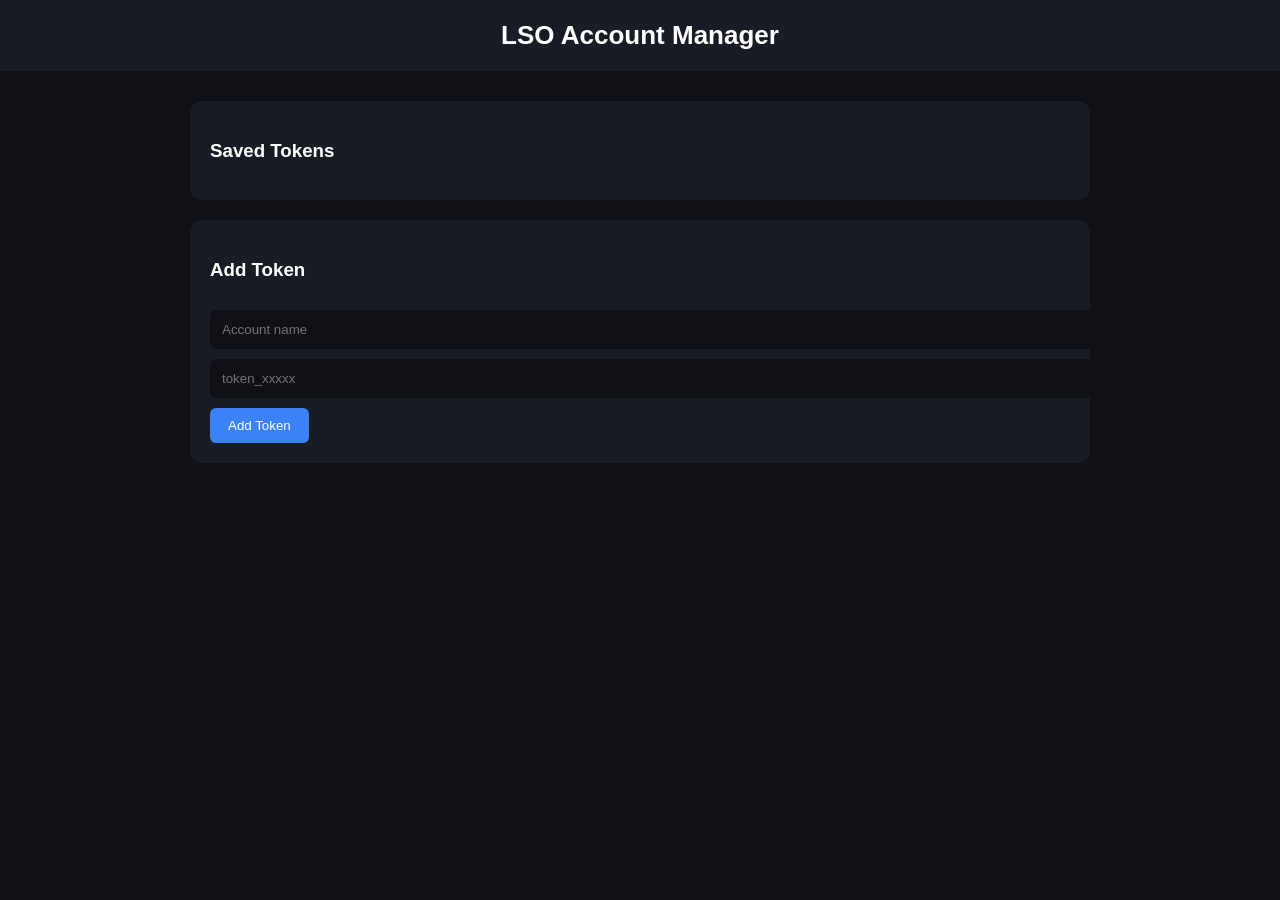
==== index.html @ 69affd27 "Update index.html" ====
<!DOCTYPE html>
<html>
<head>
<meta charset="utf-8">
<title>LSO Account Manager</title>

<style>
body{
background:#0f1116;
color:white;
font-family:Arial;
margin:0;
}

header{
background:#181c25;
padding:20px;
text-align:center;
font-size:26px;
font-weight:bold;
}

.container{
max-width:900px;
margin:auto;
padding:30px;
}

.card{
background:#181c25;
border-radius:12px;
padding:20px;
margin-bottom:20px;
}

input{
width:100%;
padding:12px;
margin-top:10px;
border:none;
border-radius:6px;
background:#0f1116;
color:white;
}

button{
padding:10px 18px;
border:none;
border-radius:6px;
background:#3b82f6;
color:white;
cursor:pointer;
margin-top:10px;
}

.token{
display:flex;
justify-content:space-between;
background:#0f1116;
padding:12px;
border-radius:8px;
margin-top:10px;
}
</style>
</head>

<body>

<header>LSO Account Manager</header>

<div class="container">

<div class="card">
<h3>Saved Tokens</h3>
<div id="list"></div>
</div>

<div class="card">
<h3>Add Token</h3>
<input id="name" placeholder="Account name">
<input id="token" placeholder="token_xxxxx">
<button onclick="addToken()">Add Token</button>
</div>

</div>

<script>

function getTokens(){
return JSON.parse(localStorage.getItem("tokens")||"[]");
}

function saveTokens(t){
localStorage.setItem("tokens",JSON.stringify(t));
}

function render(){

let tokens=getTokens();
let list=document.getElementById("list");
list.innerHTML="";

tokens.forEach((t,i)=>{

let div=document.createElement("div");
div.className="token";

div.innerHTML=`
<div>${t.name}</div>
<div>
<button onclick="activate(${i})">Activate</button>
<button onclick="del(${i})">Delete</button>
</div>
`;

list.appendChild(div);

});

}

function addToken(){

let name=document.getElementById("name").value;
let token=document.getElementById("token").value;

let tokens=getTokens();

tokens.push({name,token});

saveTokens(tokens);

render();

}

function del(i){

let tokens=getTokens();
tokens.splice(i,1);
saveTokens(tokens);

render();

}

function activate(i){

let tokens=getTokens();
let token=tokens[i].token;

/* start exploit */

startExploit(token);

}

render();

</script>

<script src="exploit.js"></script>

</body>
</html>
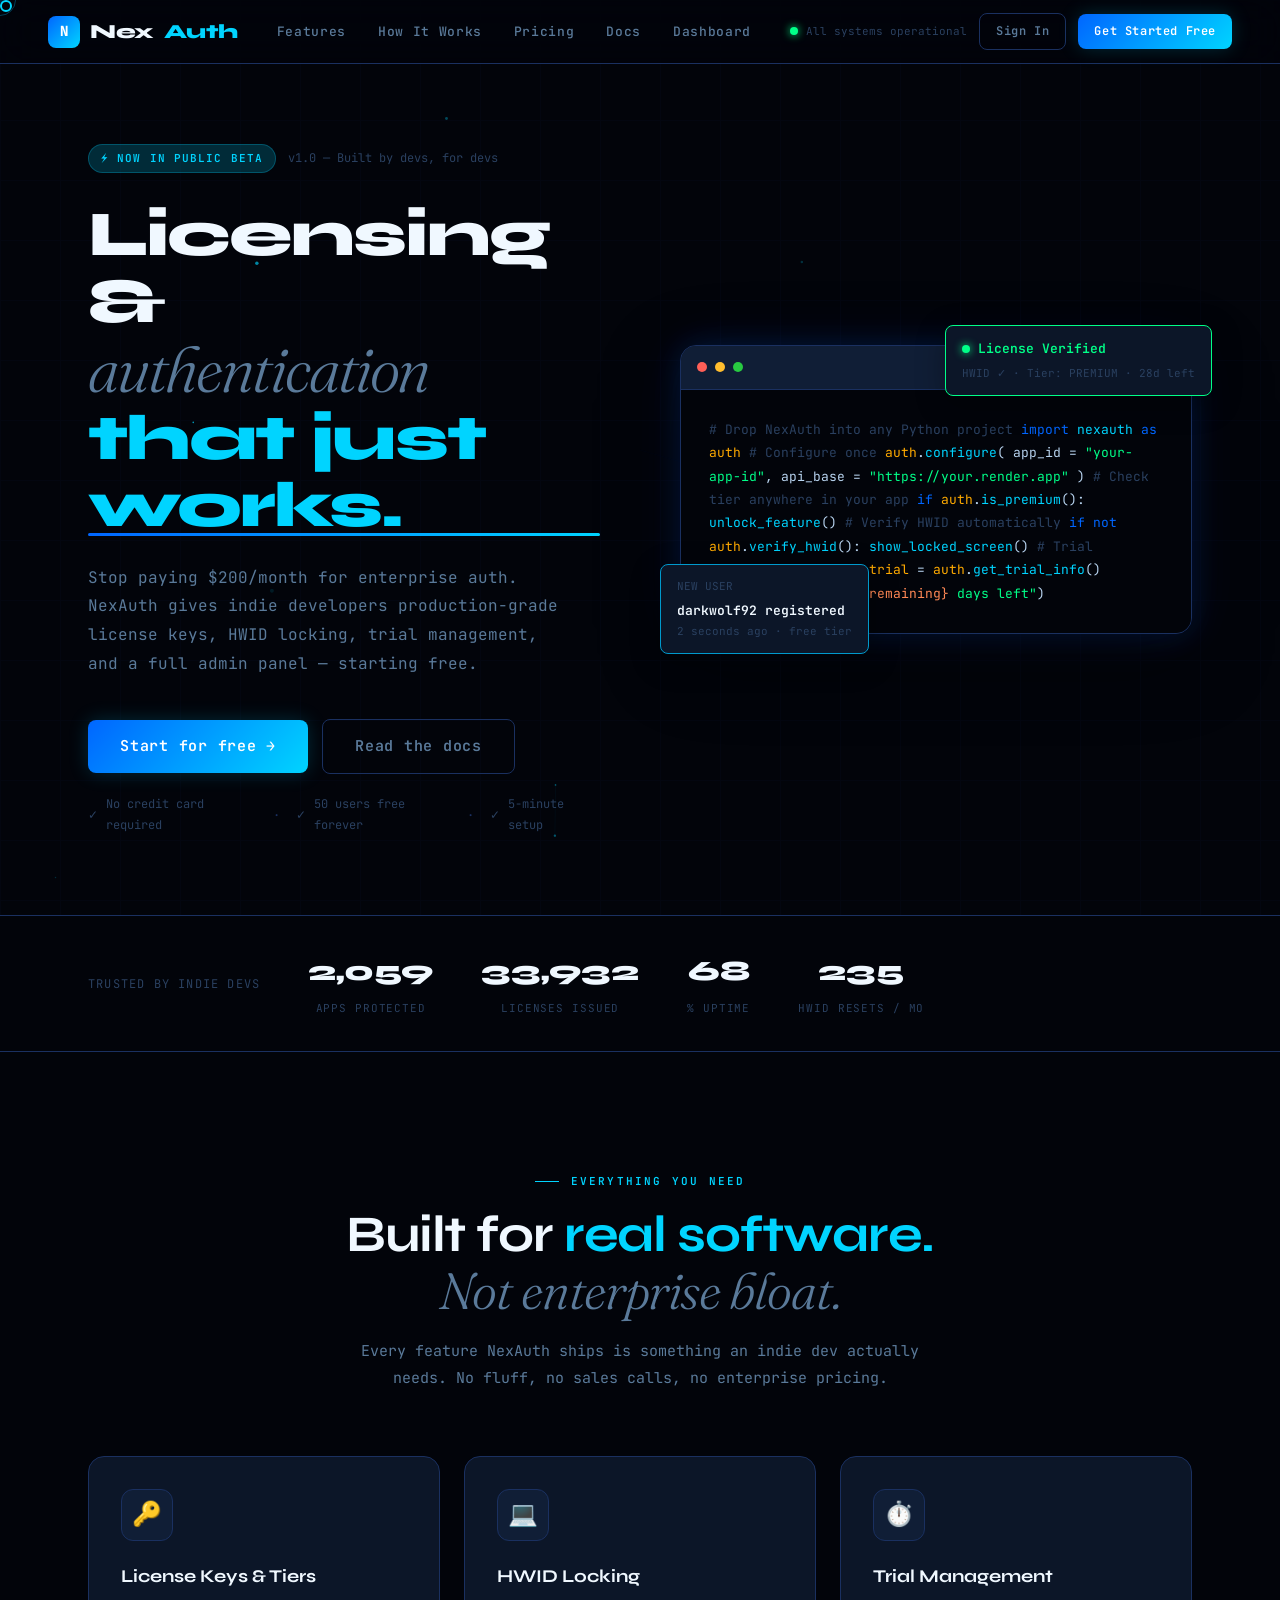
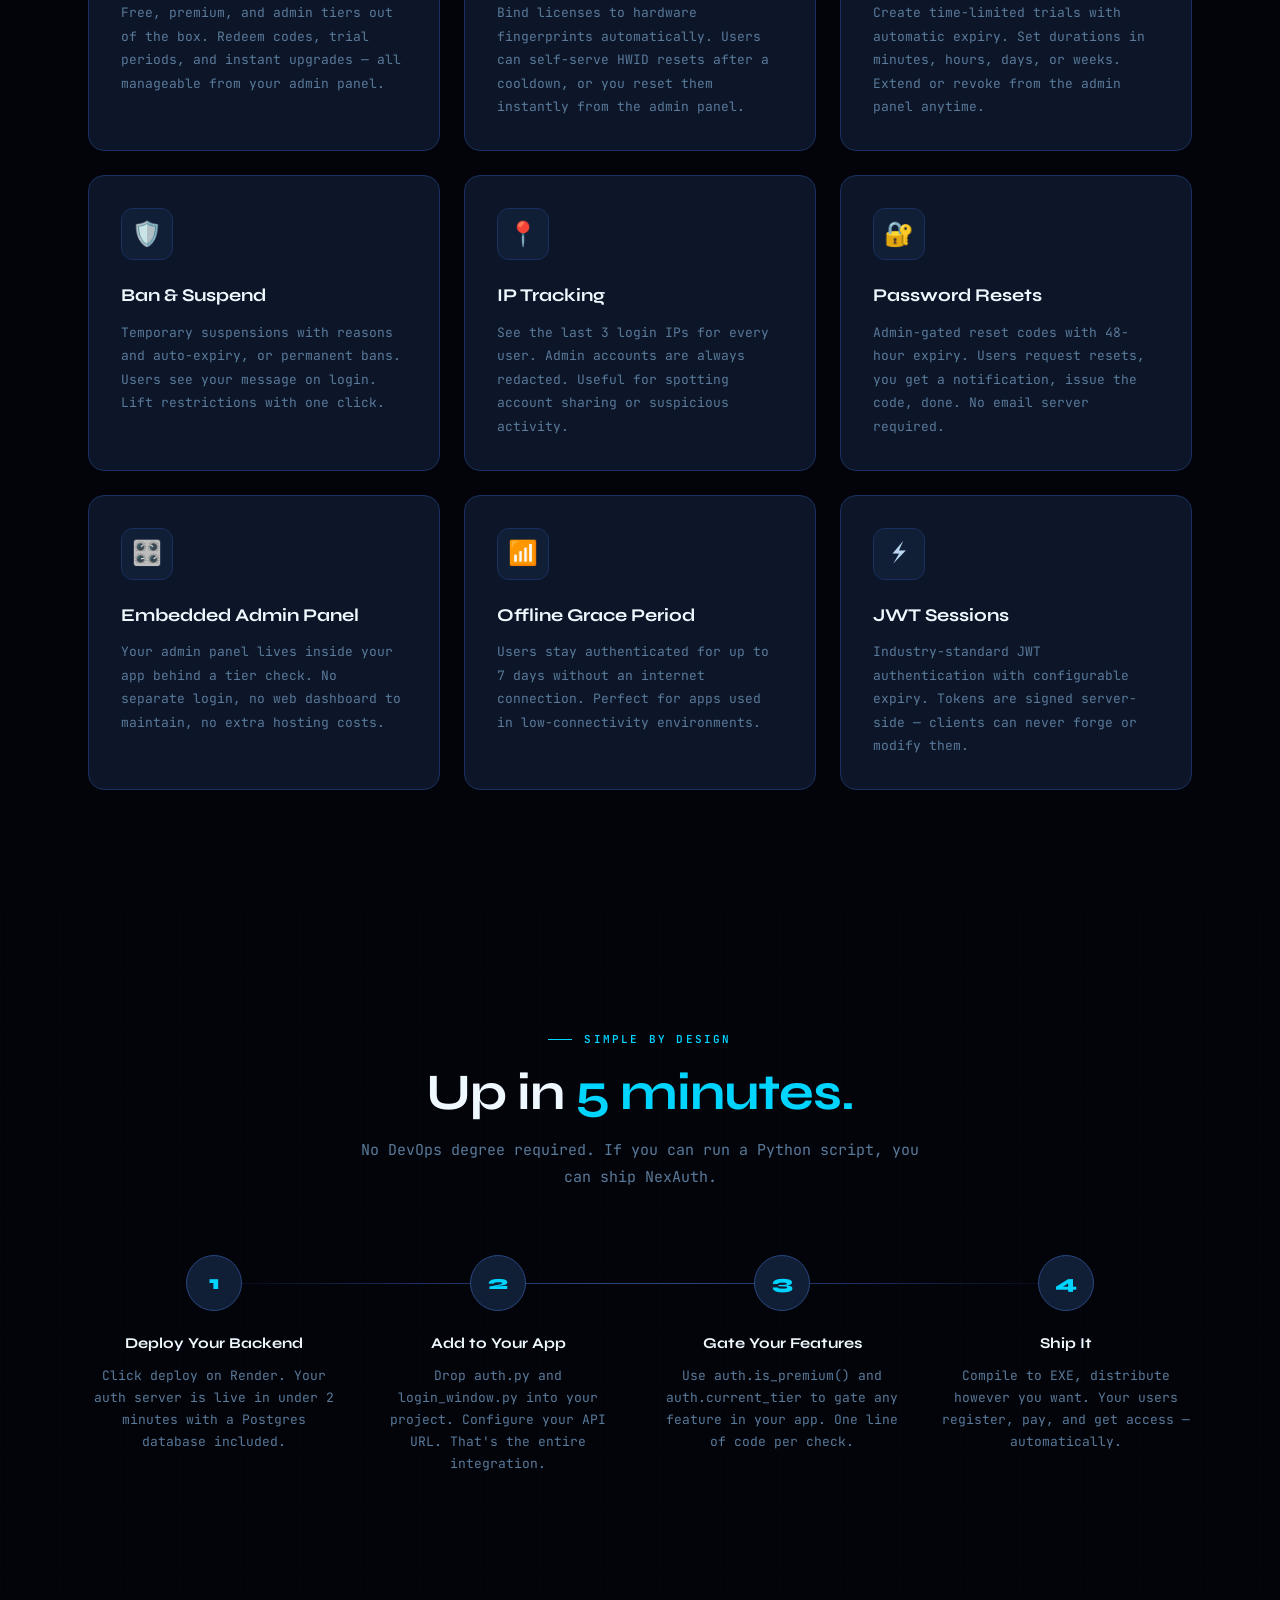
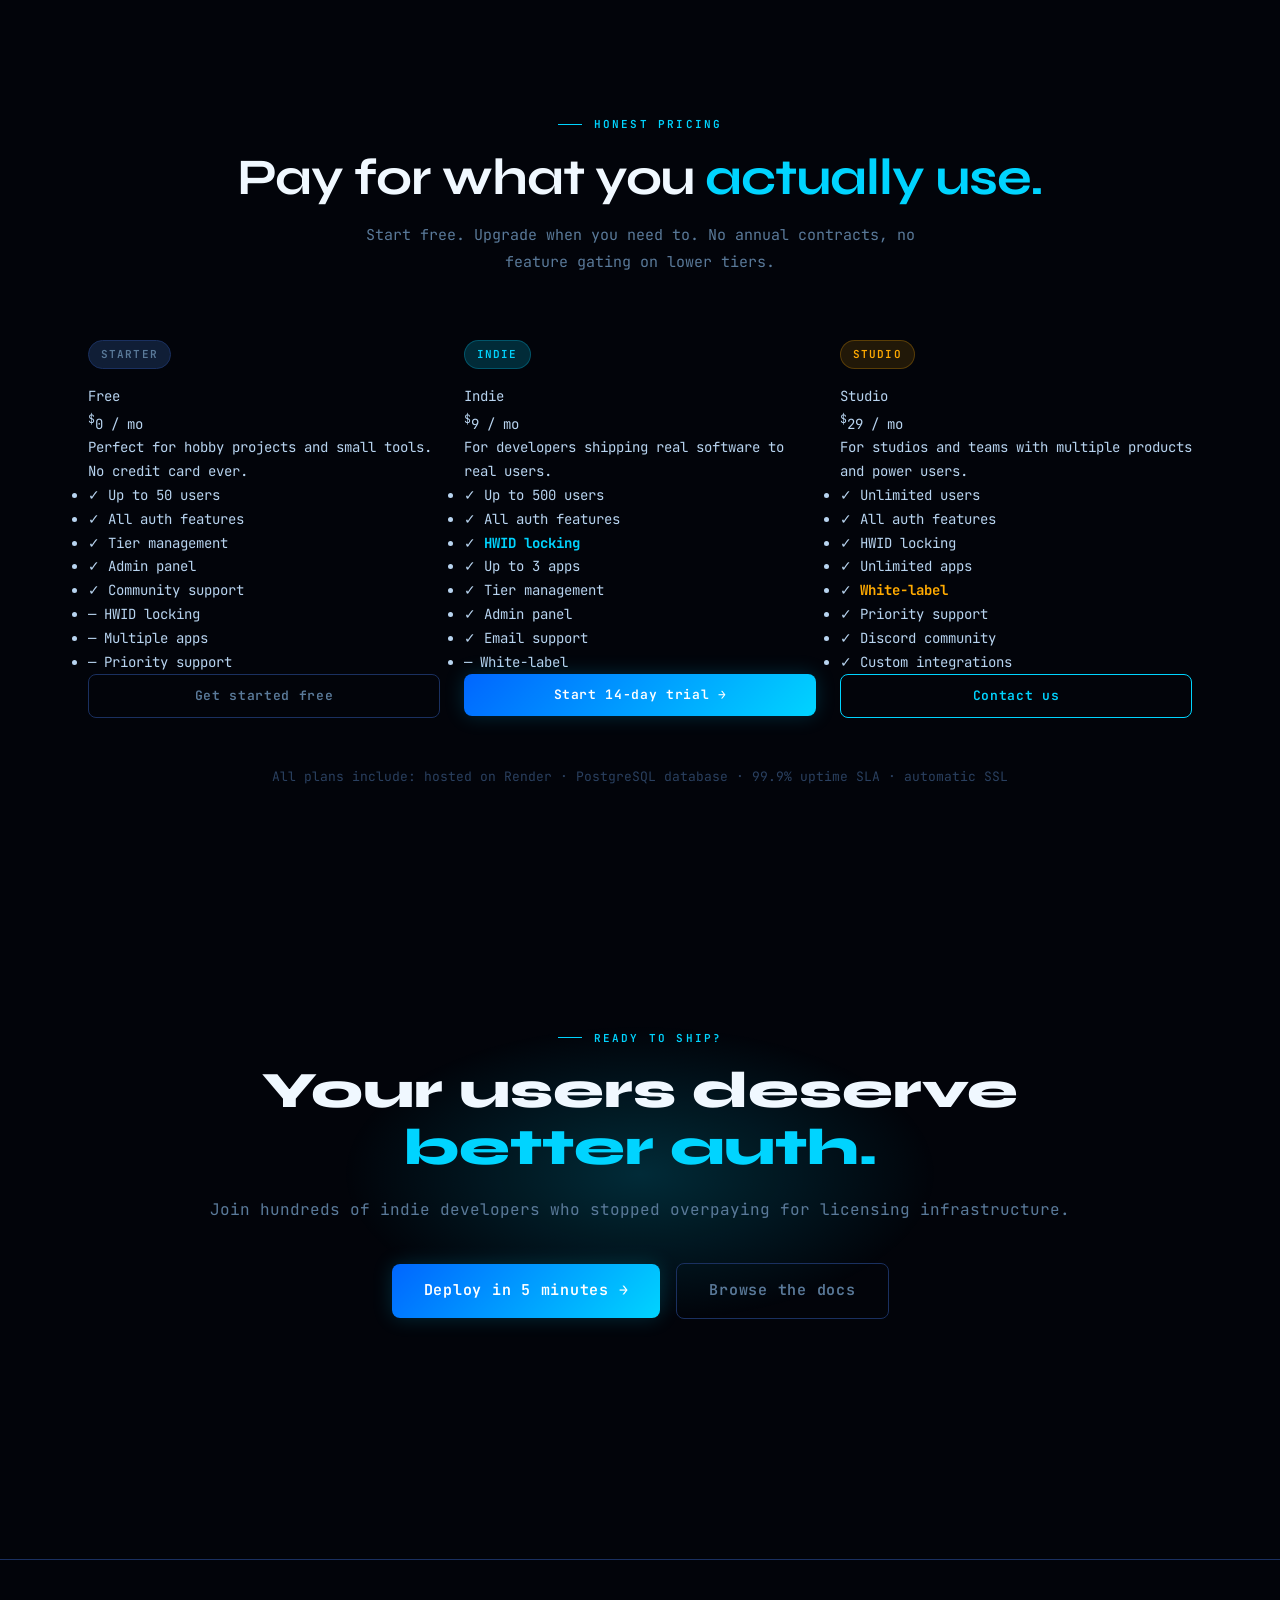
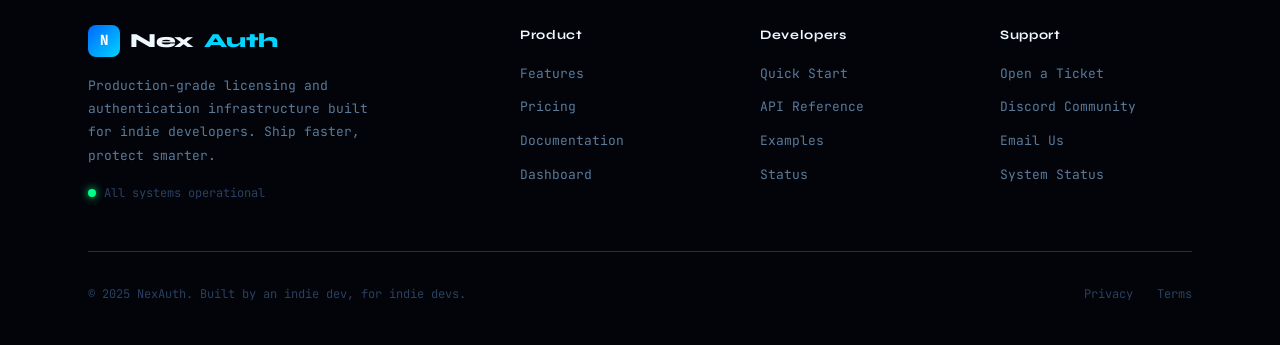
==== commit 7dd49016: "Init Commit" ====
--- a/index.html
+++ b/index.html
@@ -1,165 +1,669 @@
 <!DOCTYPE html>
-<html>
+<html lang="en">
 <head>
-<meta charset="utf-8">
-<title>LSO Account Manager</title>
-
-<style>
-body{
-background:#0f1116;
-color:white;
-font-family:Arial;
-margin:0;
-}
-
-header{
-background:#181c25;
-padding:20px;
-text-align:center;
-font-size:26px;
-font-weight:bold;
-}
-
-.container{
-max-width:900px;
-margin:auto;
-padding:30px;
-}
-
-.card{
-background:#181c25;
-border-radius:12px;
-padding:20px;
-margin-bottom:20px;
-}
-
-input{
-width:100%;
-padding:12px;
-margin-top:10px;
-border:none;
-border-radius:6px;
-background:#0f1116;
-color:white;
-}
-
-button{
-padding:10px 18px;
-border:none;
-border-radius:6px;
-background:#3b82f6;
-color:white;
-cursor:pointer;
-margin-top:10px;
-}
-
-.token{
-display:flex;
-justify-content:space-between;
-background:#0f1116;
-padding:12px;
-border-radius:8px;
-margin-top:10px;
-}
-</style>
+  <meta charset="UTF-8">
+  <meta name="viewport" content="width=device-width, initial-scale=1.0">
+  <title>NexAuth — Licensing & Auth Infrastructure for Indie Developers</title>
+  <link rel="stylesheet" href="css/style.css">
+  <style>
+    /* ── Hero ──────────────────────────────────────────── */
+    .hero {
+      min-height: 100vh;
+      display: flex;
+      align-items: center;
+      padding-top: 64px;
+      position: relative;
+      overflow: hidden;
+    }
+    .hero-inner {
+      display: grid;
+      grid-template-columns: 1fr 1fr;
+      gap: 80px;
+      align-items: center;
+      padding: 80px 0;
+    }
+    .hero-eyebrow {
+      display: flex;
+      align-items: center;
+      gap: 12px;
+      margin-bottom: 28px;
+    }
+    .hero-title {
+      font-family: var(--font-display);
+      font-size: clamp(40px, 5vw, 68px);
+      font-weight: 800;
+      color: var(--text-hi);
+      line-height: 1.05;
+      letter-spacing: -0.03em;
+      margin-bottom: 24px;
+    }
+    .hero-title .line-2 {
+      font-family: var(--font-serif);
+      font-style: italic;
+      font-weight: 300;
+      color: var(--text-dim);
+    }
+    .hero-title .line-3 {
+      color: var(--cyan);
+      position: relative;
+      display: inline-block;
+    }
+    .hero-title .line-3::after {
+      content: '';
+      position: absolute;
+      bottom: 4px; left: 0; right: 0;
+      height: 3px;
+      background: linear-gradient(90deg, var(--electric), var(--cyan));
+      border-radius: 2px;
+    }
+    .hero-sub {
+      font-size: 16px;
+      color: var(--text-dim);
+      line-height: 1.8;
+      margin-bottom: 40px;
+      max-width: 480px;
+    }
+    .hero-actions { display: flex; gap: 14px; align-items: center; flex-wrap: wrap; }
+    .hero-note {
+      margin-top: 20px;
+      font-size: 12px;
+      color: var(--text-muted);
+      display: flex;
+      align-items: center;
+      gap: 8px;
+    }
+    .hero-right { position: relative; }
+    .hero-code-window {
+      background: var(--bg-panel);
+      border: 1px solid var(--border);
+      border-radius: var(--radius-lg);
+      overflow: hidden;
+      box-shadow: 0 24px 80px #00000060, var(--glow-electric);
+      animation: fadeInUp 0.8s ease 0.3s both;
+    }
+    .hero-code-window .window-bar {
+      background: var(--bg-elevated);
+      padding: 12px 16px;
+      display: flex;
+      align-items: center;
+      gap: 8px;
+      border-bottom: 1px solid var(--border);
+    }
+    .window-bar .dot { width: 10px; height: 10px; border-radius: 50%; }
+    .dot-red   { background: #ff5f57; }
+    .dot-amber { background: #ffbd2e; }
+    .dot-green { background: #28c941; }
+    .window-bar .filename {
+      margin-left: auto;
+      font-size: 11px;
+      color: var(--text-muted);
+    }
+    .hero-floating-badge {
+      position: absolute;
+      background: var(--bg-panel);
+      border: 1px solid var(--border);
+      border-radius: var(--radius);
+      padding: 12px 16px;
+      font-size: 12px;
+      box-shadow: 0 8px 30px #00000050;
+      animation: fadeInUp 0.6s ease both;
+    }
+    .hero-floating-badge.top-right {
+      top: -20px; right: -20px;
+      border-color: var(--green);
+      animation-delay: 0.8s;
+    }
+    .hero-floating-badge.bottom-left {
+      bottom: -20px; left: -20px;
+      border-color: var(--cyan-dim);
+      animation-delay: 1s;
+    }
+
+    /* ── Social proof ──────────────────────────────────── */
+    .social-proof {
+      padding: 32px 0;
+      border-top: 1px solid var(--border);
+      border-bottom: 1px solid var(--border);
+      position: relative;
+      z-index: 1;
+    }
+    .social-proof-inner {
+      display: flex;
+      align-items: center;
+      gap: 48px;
+      flex-wrap: wrap;
+    }
+    .proof-label { font-size: 12px; color: var(--text-muted); letter-spacing: 0.1em; white-space: nowrap; }
+    .proof-stats { display: flex; gap: 48px; flex: 1; }
+    .proof-stat { text-align: center; }
+    .proof-stat .num {
+      font-family: var(--font-display);
+      font-size: 28px;
+      font-weight: 800;
+      color: var(--text-hi);
+      display: block;
+    }
+    .proof-stat .lbl { font-size: 11px; color: var(--text-muted); letter-spacing: 0.08em; }
+
+    /* ── Features ──────────────────────────────────────── */
+    .features { padding: 120px 0; }
+    .features-grid {
+      display: grid;
+      grid-template-columns: repeat(3, 1fr);
+      gap: 24px;
+      margin-top: 64px;
+    }
+    .feature-card {
+      background: var(--bg-panel);
+      border: 1px solid var(--border);
+      border-radius: var(--radius-lg);
+      padding: 32px;
+      position: relative;
+      overflow: hidden;
+      transition: all 0.3s;
+    }
+    .feature-card::before {
+      content: '';
+      position: absolute;
+      top: 0; left: 0; right: 0; bottom: 0;
+      background: radial-gradient(circle at top left, var(--cyan-glow), transparent 60%);
+      opacity: 0;
+      transition: opacity 0.3s;
+    }
+    .feature-card:hover { border-color: var(--border-bright); transform: translateY(-4px); }
+    .feature-card:hover::before { opacity: 1; }
+    .feature-icon {
+      width: 52px; height: 52px;
+      border-radius: 12px;
+      background: var(--bg-elevated);
+      border: 1px solid var(--border);
+      display: flex;
+      align-items: center;
+      justify-content: center;
+      font-size: 24px;
+      margin-bottom: 20px;
+    }
+    .feature-title {
+      font-family: var(--font-display);
+      font-size: 18px;
+      font-weight: 700;
+      color: var(--text-hi);
+      margin-bottom: 10px;
+    }
+    .feature-desc { font-size: 13px; color: var(--text-dim); line-height: 1.8; }
+
+    /* ── How it works ──────────────────────────────────── */
+    .how-it-works { padding: 120px 0; }
+    .steps {
+      display: grid;
+      grid-template-columns: repeat(4, 1fr);
+      gap: 32px;
+      margin-top: 64px;
+      position: relative;
+    }
+    .steps::before {
+      content: '';
+      position: absolute;
+      top: 28px;
+      left: 10%;
+      right: 10%;
+      height: 1px;
+      background: linear-gradient(90deg, transparent, var(--border), var(--border-bright), var(--border), transparent);
+    }
+    .step { text-align: center; position: relative; }
+    .step-num {
+      width: 56px; height: 56px;
+      border-radius: 50%;
+      background: var(--bg-elevated);
+      border: 1px solid var(--border-bright);
+      display: flex;
+      align-items: center;
+      justify-content: center;
+      font-family: var(--font-display);
+      font-size: 20px;
+      font-weight: 800;
+      color: var(--cyan);
+      margin: 0 auto 20px;
+      position: relative;
+      z-index: 1;
+    }
+    .step-title {
+      font-family: var(--font-display);
+      font-size: 15px;
+      font-weight: 700;
+      color: var(--text-hi);
+      margin-bottom: 8px;
+    }
+    .step-desc { font-size: 13px; color: var(--text-dim); line-height: 1.7; }
+
+    /* ── Pricing ───────────────────────────────────────── */
+    .pricing { padding: 120px 0; }
+    .pricing-grid {
+      display: grid;
+      grid-template-columns: repeat(3, 1fr);
+      gap: 24px;
+      margin-top: 64px;
+      align-items: start;
+    }
+
+    /* ── CTA ───────────────────────────────────────────── */
+    .cta-section {
+      padding: 120px 0;
+      text-align: center;
+      position: relative;
+    }
+    .cta-glow {
+      position: absolute;
+      width: 600px; height: 300px;
+      background: radial-gradient(ellipse, var(--cyan-glow), transparent 70%);
+      top: 50%; left: 50%;
+      transform: translate(-50%, -50%);
+      pointer-events: none;
+    }
+    .cta-title {
+      font-family: var(--font-display);
+      font-size: clamp(36px, 4vw, 56px);
+      font-weight: 800;
+      color: var(--text-hi);
+      line-height: 1.1;
+      margin-bottom: 20px;
+    }
+    .cta-sub {
+      font-size: 16px;
+      color: var(--text-dim);
+      margin-bottom: 40px;
+    }
+  </style>
 </head>
-
 <body>
-
-<header>LSO Account Manager</header>
-
-<div class="container">
-
-<div class="card">
-<h3>Saved Tokens</h3>
-<div id="list"></div>
-</div>
-
-<div class="card">
-<h3>Add Token</h3>
-<input id="name" placeholder="Account name">
-<input id="token" placeholder="token_xxxxx">
-<button onclick="addToken()">Add Token</button>
-</div>
-
-</div>
-
-<script>
-
-function getTokens(){
-return JSON.parse(localStorage.getItem("tokens")||"[]");
-}
-
-function saveTokens(t){
-localStorage.setItem("tokens",JSON.stringify(t));
-}
-
-function render(){
-
-let tokens=getTokens();
-let list=document.getElementById("list");
-list.innerHTML="";
-
-tokens.forEach((t,i)=>{
-
-let div=document.createElement("div");
-div.className="token";
-
-div.innerHTML=`
-<div>${t.name}</div>
-<div>
-<button onclick="activate(${i})">Activate</button>
-<button onclick="del(${i})">Delete</button>
-</div>
-`;
-
-list.appendChild(div);
-
-});
-
-}
-
-function addToken(){
-
-let name=document.getElementById("name").value;
-let token=document.getElementById("token").value;
-
-let tokens=getTokens();
-
-tokens.push({name,token});
-
-saveTokens(tokens);
-
-render();
-
-}
-
-function del(i){
-
-let tokens=getTokens();
-tokens.splice(i,1);
-saveTokens(tokens);
-
-render();
-
-}
-
-function activate(i){
-
-let tokens=getTokens();
-let token=tokens[i].token;
-
-/* start exploit */
-
-startExploit(token);
-
-}
-
-render();
-
-</script>
-
-<script src="exploit.js"></script>
-
+  <div id="cursor"></div>
+  <div id="cursor-trail"></div>
+  <canvas id="bg-canvas"></canvas>
+
+  <!-- ── Nav ──────────────────────────────────────────── -->
+  <nav>
+    <a href="index.html" class="nav-logo">
+      <div class="logo-mark">N</div>
+      Nex<span class="accent">Auth</span>
+    </a>
+    <ul class="nav-links">
+      <li><a href="#features">Features</a></li>
+      <li><a href="#how-it-works">How It Works</a></li>
+      <li><a href="#pricing">Pricing</a></li>
+      <li><a href="docs.html">Docs</a></li>
+      <li><a href="dashboard.html">Dashboard</a></li>
+    </ul>
+    <div class="nav-cta">
+      <div class="flex gap-8" style="align-items:center">
+        <div class="status-dot"></div>
+        <span style="font-size:11px;color:var(--text-muted)">All systems operational</span>
+      </div>
+      <a href="dashboard.html" class="btn btn-ghost btn-sm">Sign In</a>
+      <a href="dashboard.html" class="btn btn-primary btn-sm">Get Started Free</a>
+    </div>
+  </nav>
+
+  <!-- ── Hero ─────────────────────────────────────────── -->
+  <section class="hero">
+    <div class="grid-overlay"></div>
+    <div class="container">
+      <div class="hero-inner">
+        <div>
+          <div class="hero-eyebrow animate-up">
+            <span class="tag tag-cyan">⚡ Now in Public Beta</span>
+            <span style="font-size:12px;color:var(--text-muted)">v1.0 — Built by devs, for devs</span>
+          </div>
+          <h1 class="hero-title animate-up delay-1">
+            Licensing &amp;<br>
+            <span class="line-2">authentication</span><br>
+            <span class="line-3">that just works.</span>
+          </h1>
+          <p class="hero-sub animate-up delay-2">
+            Stop paying $200/month for enterprise auth. NexAuth gives indie developers
+            production-grade license keys, HWID locking, trial management, and
+            a full admin panel — starting free.
+          </p>
+          <div class="hero-actions animate-up delay-3">
+            <a href="dashboard.html" class="btn btn-primary btn-lg">Start for free →</a>
+            <a href="docs.html" class="btn btn-ghost btn-lg">Read the docs</a>
+          </div>
+          <div class="hero-note animate-up delay-4">
+            <span>✓</span> No credit card required
+            <span style="margin:0 8px;color:var(--border)">·</span>
+            <span>✓</span> 50 users free forever
+            <span style="margin:0 8px;color:var(--border)">·</span>
+            <span>✓</span> 5-minute setup
+          </div>
+        </div>
+
+        <div class="hero-right">
+          <div class="hero-code-window">
+            <div class="window-bar">
+              <div class="dot dot-red"></div>
+              <div class="dot dot-amber"></div>
+              <div class="dot dot-green"></div>
+              <span class="filename">auth.py</span>
+            </div>
+            <div class="code-block" style="border:none;border-radius:0;padding:28px">
+<span class="c-comment"># Drop NexAuth into any Python project</span>
+<span class="c-keyword">import</span> <span class="c-func">nexauth</span> <span class="c-keyword">as</span> <span class="c-var">auth</span>
+
+<span class="c-comment"># Configure once</span>
+<span class="c-var">auth</span>.<span class="c-func">configure</span>(
+  app_id   = <span class="c-string">"your-app-id"</span>,
+  api_base = <span class="c-string">"https://your.render.app"</span>
+)
+
+<span class="c-comment"># Check tier anywhere in your app</span>
+<span class="c-keyword">if</span> <span class="c-var">auth</span>.<span class="c-func">is_premium</span>():
+  <span class="c-func">unlock_feature</span>()
+
+<span class="c-comment"># Verify HWID automatically</span>
+<span class="c-keyword">if not</span> <span class="c-var">auth</span>.<span class="c-func">verify_hwid</span>():
+  <span class="c-func">show_locked_screen</span>()
+
+<span class="c-comment"># Trial management built-in</span>
+<span class="c-var">trial</span> = <span class="c-var">auth</span>.<span class="c-func">get_trial_info</span>()
+<span class="c-keyword">print</span>(<span class="c-string">f"</span><span class="c-num">{trial.days_remaining}</span><span class="c-string"> days left"</span>)
+            </div>
+          </div>
+          <div class="hero-floating-badge top-right">
+            <div class="flex gap-8" style="align-items:center;margin-bottom:4px">
+              <div class="status-dot"></div>
+              <span class="text-green" style="font-weight:600;font-size:13px">License Verified</span>
+            </div>
+            <div style="font-size:11px;color:var(--text-muted)">HWID ✓ · Tier: PREMIUM · 28d left</div>
+          </div>
+          <div class="hero-floating-badge bottom-left">
+            <div style="font-size:11px;color:var(--text-muted);margin-bottom:4px">NEW USER</div>
+            <div style="font-size:13px;color:var(--text-hi);font-weight:600">darkwolf92 registered</div>
+            <div style="font-size:11px;color:var(--text-muted)">2 seconds ago · free tier</div>
+          </div>
+        </div>
+      </div>
+    </div>
+  </section>
+
+  <!-- ── Social proof ──────────────────────────────────── -->
+  <section class="social-proof">
+    <div class="container">
+      <div class="social-proof-inner">
+        <div class="proof-label">TRUSTED BY INDIE DEVS</div>
+        <div class="proof-stats">
+          <div class="proof-stat">
+            <span class="num" data-count="2840">0</span>
+            <span class="lbl">APPS PROTECTED</span>
+          </div>
+          <div class="proof-stat">
+            <span class="num" data-count="48200">0</span>
+            <span class="lbl">LICENSES ISSUED</span>
+          </div>
+          <div class="proof-stat">
+            <span class="num" data-count="99">0</span>
+            <span class="lbl">% UPTIME</span>
+          </div>
+          <div class="proof-stat">
+            <span class="num" data-count="340">0</span>
+            <span class="lbl">HWID RESETS / MO</span>
+          </div>
+        </div>
+      </div>
+    </div>
+  </section>
+
+  <!-- ── Features ──────────────────────────────────────── -->
+  <section class="features" id="features">
+    <div class="container">
+      <div class="text-center scroll-reveal">
+        <div class="section-eyebrow" style="justify-content:center">Everything you need</div>
+        <h2 class="section-title mb-16">
+          Built for <span class="accent">real software.</span><br>
+          <span class="serif">Not enterprise bloat.</span>
+        </h2>
+        <p class="section-sub" style="margin:0 auto">
+          Every feature NexAuth ships is something an indie dev actually needs.
+          No fluff, no sales calls, no enterprise pricing.
+        </p>
+      </div>
+
+      <div class="features-grid">
+        <div class="feature-card scroll-reveal">
+          <div class="feature-icon">🔑</div>
+          <div class="feature-title">License Keys & Tiers</div>
+          <div class="feature-desc">Free, premium, and admin tiers out of the box. Redeem codes, trial periods, and instant upgrades — all manageable from your admin panel.</div>
+        </div>
+        <div class="feature-card scroll-reveal">
+          <div class="feature-icon">💻</div>
+          <div class="feature-title">HWID Locking</div>
+          <div class="feature-desc">Bind licenses to hardware fingerprints automatically. Users can self-serve HWID resets after a cooldown, or you reset them instantly from the admin panel.</div>
+        </div>
+        <div class="feature-card scroll-reveal">
+          <div class="feature-icon">⏱️</div>
+          <div class="feature-title">Trial Management</div>
+          <div class="feature-desc">Create time-limited trials with automatic expiry. Set durations in minutes, hours, days, or weeks. Extend or revoke from the admin panel anytime.</div>
+        </div>
+        <div class="feature-card scroll-reveal">
+          <div class="feature-icon">🛡️</div>
+          <div class="feature-title">Ban & Suspend</div>
+          <div class="feature-desc">Temporary suspensions with reasons and auto-expiry, or permanent bans. Users see your message on login. Lift restrictions with one click.</div>
+        </div>
+        <div class="feature-card scroll-reveal">
+          <div class="feature-icon">📍</div>
+          <div class="feature-title">IP Tracking</div>
+          <div class="feature-desc">See the last 3 login IPs for every user. Admin accounts are always redacted. Useful for spotting account sharing or suspicious activity.</div>
+        </div>
+        <div class="feature-card scroll-reveal">
+          <div class="feature-icon">🔐</div>
+          <div class="feature-title">Password Resets</div>
+          <div class="feature-desc">Admin-gated reset codes with 48-hour expiry. Users request resets, you get a notification, issue the code, done. No email server required.</div>
+        </div>
+        <div class="feature-card scroll-reveal">
+          <div class="feature-icon">🎛️</div>
+          <div class="feature-title">Embedded Admin Panel</div>
+          <div class="feature-desc">Your admin panel lives inside your app behind a tier check. No separate login, no web dashboard to maintain, no extra hosting costs.</div>
+        </div>
+        <div class="feature-card scroll-reveal">
+          <div class="feature-icon">📶</div>
+          <div class="feature-title">Offline Grace Period</div>
+          <div class="feature-desc">Users stay authenticated for up to 7 days without an internet connection. Perfect for apps used in low-connectivity environments.</div>
+        </div>
+        <div class="feature-card scroll-reveal">
+          <div class="feature-icon">⚡</div>
+          <div class="feature-title">JWT Sessions</div>
+          <div class="feature-desc">Industry-standard JWT authentication with configurable expiry. Tokens are signed server-side — clients can never forge or modify them.</div>
+        </div>
+      </div>
+    </div>
+  </section>
+
+  <!-- ── How it works ────────────────────────────────────── -->
+  <section class="how-it-works" id="how-it-works">
+    <div class="grid-overlay"></div>
+    <div class="container">
+      <div class="text-center scroll-reveal">
+        <div class="section-eyebrow" style="justify-content:center">Simple by design</div>
+        <h2 class="section-title mb-16">Up in <span class="accent">5 minutes.</span></h2>
+        <p class="section-sub" style="margin:0 auto">
+          No DevOps degree required. If you can run a Python script, you can ship NexAuth.
+        </p>
+      </div>
+      <div class="steps scroll-reveal">
+        <div class="step">
+          <div class="step-num">1</div>
+          <div class="step-title">Deploy Your Backend</div>
+          <div class="step-desc">Click deploy on Render. Your auth server is live in under 2 minutes with a Postgres database included.</div>
+        </div>
+        <div class="step">
+          <div class="step-num">2</div>
+          <div class="step-title">Add to Your App</div>
+          <div class="step-desc">Drop auth.py and login_window.py into your project. Configure your API URL. That's the entire integration.</div>
+        </div>
+        <div class="step">
+          <div class="step-num">3</div>
+          <div class="step-title">Gate Your Features</div>
+          <div class="step-desc">Use auth.is_premium() and auth.current_tier to gate any feature in your app. One line of code per check.</div>
+        </div>
+        <div class="step">
+          <div class="step-num">4</div>
+          <div class="step-title">Ship It</div>
+          <div class="step-desc">Compile to EXE, distribute however you want. Your users register, pay, and get access — automatically.</div>
+        </div>
+      </div>
+    </div>
+  </section>
+
+  <!-- ── Pricing ────────────────────────────────────────── -->
+  <section class="pricing" id="pricing">
+    <div class="container">
+      <div class="text-center scroll-reveal">
+        <div class="section-eyebrow" style="justify-content:center">Honest pricing</div>
+        <h2 class="section-title mb-16">
+          Pay for what you <span class="accent">actually use.</span>
+        </h2>
+        <p class="section-sub" style="margin:0 auto">
+          Start free. Upgrade when you need to. No annual contracts, no feature gating on lower tiers.
+        </p>
+      </div>
+
+      <div class="pricing-grid scroll-reveal" style="margin-top:64px">
+        <!-- Free -->
+        <div class="plan-card">
+          <div class="tag tag-dim mb-16">STARTER</div>
+          <div class="plan-name">Free</div>
+          <div class="plan-price"><sup>$</sup>0<span class="period"> / mo</span></div>
+          <div class="plan-desc">Perfect for hobby projects and small tools. No credit card ever.</div>
+          <ul class="plan-features">
+            <li><span class="check">✓</span> Up to 50 users</li>
+            <li><span class="check">✓</span> All auth features</li>
+            <li><span class="check">✓</span> Tier management</li>
+            <li><span class="check">✓</span> Admin panel</li>
+            <li><span class="check">✓</span> Community support</li>
+            <li class="dim"><span class="x">—</span> HWID locking</li>
+            <li class="dim"><span class="x">—</span> Multiple apps</li>
+            <li class="dim"><span class="x">—</span> Priority support</li>
+          </ul>
+          <a href="dashboard.html" class="btn btn-ghost w-full" style="justify-content:center">Get started free</a>
+        </div>
+
+        <!-- Indie -->
+        <div class="plan-card featured">
+          <div class="tag tag-cyan mb-16">INDIE</div>
+          <div class="plan-name">Indie</div>
+          <div class="plan-price"><sup>$</sup>9<span class="period"> / mo</span></div>
+          <div class="plan-desc">For developers shipping real software to real users.</div>
+          <ul class="plan-features">
+            <li><span class="check">✓</span> Up to 500 users</li>
+            <li><span class="check">✓</span> All auth features</li>
+            <li><span class="check">✓</span> <strong style="color:var(--cyan)">HWID locking</strong></li>
+            <li><span class="check">✓</span> Up to 3 apps</li>
+            <li><span class="check">✓</span> Tier management</li>
+            <li><span class="check">✓</span> Admin panel</li>
+            <li><span class="check">✓</span> Email support</li>
+            <li class="dim"><span class="x">—</span> White-label</li>
+          </ul>
+          <a href="dashboard.html" class="btn btn-primary w-full" style="justify-content:center">Start 14-day trial →</a>
+        </div>
+
+        <!-- Studio -->
+        <div class="plan-card">
+          <div class="tag tag-amber mb-16">STUDIO</div>
+          <div class="plan-name">Studio</div>
+          <div class="plan-price"><sup>$</sup>29<span class="period"> / mo</span></div>
+          <div class="plan-desc">For studios and teams with multiple products and power users.</div>
+          <ul class="plan-features">
+            <li><span class="check">✓</span> Unlimited users</li>
+            <li><span class="check">✓</span> All auth features</li>
+            <li><span class="check">✓</span> HWID locking</li>
+            <li><span class="check">✓</span> Unlimited apps</li>
+            <li><span class="check">✓</span> <strong style="color:var(--amber)">White-label</strong></li>
+            <li><span class="check">✓</span> Priority support</li>
+            <li><span class="check">✓</span> Discord community</li>
+            <li><span class="check">✓</span> Custom integrations</li>
+          </ul>
+          <a href="dashboard.html" class="btn btn-outline w-full" style="justify-content:center">Contact us</a>
+        </div>
+      </div>
+
+      <div class="text-center scroll-reveal" style="margin-top:48px">
+        <p style="font-size:13px;color:var(--text-muted)">
+          All plans include: hosted on Render · PostgreSQL database · 99.9% uptime SLA · automatic SSL
+        </p>
+      </div>
+    </div>
+  </section>
+
+  <!-- ── CTA ───────────────────────────────────────────── -->
+  <section class="cta-section">
+    <div class="cta-glow"></div>
+    <div class="container" style="position:relative;z-index:1">
+      <div class="scroll-reveal">
+        <div class="section-eyebrow" style="justify-content:center">Ready to ship?</div>
+        <h2 class="cta-title">
+          Your users deserve<br>
+          <span style="color:var(--cyan)">better auth.</span>
+        </h2>
+        <p class="cta-sub">Join hundreds of indie developers who stopped overpaying for licensing infrastructure.</p>
+        <div class="flex-center gap-16" style="flex-wrap:wrap">
+          <a href="dashboard.html" class="btn btn-primary btn-lg">Deploy in 5 minutes →</a>
+          <a href="docs.html" class="btn btn-ghost btn-lg">Browse the docs</a>
+        </div>
+      </div>
+    </div>
+  </section>
+
+  <!-- ── Footer ────────────────────────────────────────── -->
+  <footer>
+    <div class="container">
+      <div class="footer-grid">
+        <div class="footer-brand">
+          <a href="index.html" class="nav-logo" style="margin-bottom:0">
+            <div class="logo-mark">N</div>
+            Nex<span class="accent">Auth</span>
+          </a>
+          <p>Production-grade licensing and authentication infrastructure built for indie developers. Ship faster, protect smarter.</p>
+          <div class="flex gap-8 mt-16" style="align-items:center">
+            <div class="status-dot"></div>
+            <span style="font-size:12px;color:var(--text-muted)">All systems operational</span>
+          </div>
+        </div>
+        <div class="footer-col">
+          <h4>Product</h4>
+          <ul>
+            <li><a href="#features">Features</a></li>
+            <li><a href="#pricing">Pricing</a></li>
+            <li><a href="docs.html">Documentation</a></li>
+            <li><a href="dashboard.html">Dashboard</a></li>
+          </ul>
+        </div>
+        <div class="footer-col">
+          <h4>Developers</h4>
+          <ul>
+            <li><a href="docs.html">Quick Start</a></li>
+            <li><a href="docs.html#api">API Reference</a></li>
+            <li><a href="docs.html#examples">Examples</a></li>
+            <li><a href="dashboard.html">Status</a></li>
+          </ul>
+        </div>
+        <div class="footer-col">
+          <h4>Support</h4>
+          <ul>
+            <li><a href="dashboard.html">Open a Ticket</a></li>
+            <li><a href="#">Discord Community</a></li>
+            <li><a href="#">Email Us</a></li>
+            <li><a href="#">System Status</a></li>
+          </ul>
+        </div>
+      </div>
+      <div class="footer-bottom">
+        <span>© 2025 NexAuth. Built by an indie dev, for indie devs.</span>
+        <div class="flex gap-24">
+          <a href="#" style="color:var(--text-muted);text-decoration:none">Privacy</a>
+          <a href="#" style="color:var(--text-muted);text-decoration:none">Terms</a>
+        </div>
+      </div>
+    </div>
+  </footer>
+
+  <script src="js/main.js"></script>
 </body>
 </html>
--- a/css/style.css
+++ b/css/style.css
@@ -0,0 +1,511 @@
+/* ═══════════════════════════════════════════════════════
+   NexAuth  —  Global Styles
+   Aesthetic: Dark technical premium / cyberpunk minimal
+═══════════════════════════════════════════════════════ */
+
+@import url('https://fonts.googleapis.com/css2?family=Syne:wght@400;500;600;700;800&family=JetBrains+Mono:wght@300;400;500;600&family=Fraunces:ital,wght@0,300;0,400;1,300;1,400&display=swap');
+
+/* ── Variables ─────────────────────────────────────── */
+:root {
+  --bg-void:      #02040a;
+  --bg-deep:      #050b18;
+  --bg-dark:      #080f1f;
+  --bg-panel:     #0c1628;
+  --bg-elevated:  #101e36;
+  --bg-surface:   #142240;
+
+  --border:       #1a3060;
+  --border-bright:#2a4880;
+  --border-glow:  #0066ff40;
+
+  --cyan:         #00d4ff;
+  --cyan-dim:     #0099cc;
+  --cyan-glow:    #00d4ff30;
+  --electric:     #0066ff;
+  --electric-dim: #0044cc;
+  --green:        #00ff88;
+  --green-dim:    #00cc66;
+  --amber:        #ffaa00;
+  --red:          #ff3355;
+
+  --text-hi:      #f0f8ff;
+  --text:         #b8d4f0;
+  --text-dim:     #5a7a9a;
+  --text-muted:   #2a4060;
+
+  --font-display: 'Syne', sans-serif;
+  --font-mono:    'JetBrains Mono', monospace;
+  --font-serif:   'Fraunces', serif;
+
+  --radius:       8px;
+  --radius-lg:    16px;
+  --glow-cyan:    0 0 30px #00d4ff30, 0 0 60px #00d4ff15;
+  --glow-electric:0 0 30px #0066ff30, 0 0 60px #0066ff15;
+}
+
+/* ── Reset ─────────────────────────────────────────── */
+*, *::before, *::after { box-sizing: border-box; margin: 0; padding: 0; }
+html { scroll-behavior: smooth; }
+
+body {
+  background: var(--bg-void);
+  color: var(--text);
+  font-family: var(--font-mono);
+  font-size: 14px;
+  line-height: 1.7;
+  overflow-x: hidden;
+  cursor: none;
+}
+
+/* ── Custom cursor ─────────────────────────────────── */
+#cursor {
+  width: 12px; height: 12px;
+  border: 2px solid var(--cyan);
+  border-radius: 50%;
+  position: fixed;
+  pointer-events: none;
+  z-index: 99999;
+  transition: transform 0.1s, border-color 0.2s;
+  mix-blend-mode: screen;
+}
+#cursor-trail {
+  width: 32px; height: 32px;
+  border: 1px solid var(--cyan-dim);
+  border-radius: 50%;
+  position: fixed;
+  pointer-events: none;
+  z-index: 99998;
+  opacity: 0.4;
+  transition: all 0.15s ease;
+}
+body:hover #cursor { transform: scale(1); }
+a:hover ~ #cursor, button:hover ~ #cursor { transform: scale(2); }
+
+/* ── Scrollbar ─────────────────────────────────────── */
+::-webkit-scrollbar { width: 6px; }
+::-webkit-scrollbar-track { background: var(--bg-deep); }
+::-webkit-scrollbar-thumb { background: var(--border); border-radius: 3px; }
+::-webkit-scrollbar-thumb:hover { background: var(--border-bright); }
+
+/* ── Canvas background ─────────────────────────────── */
+#bg-canvas {
+  position: fixed;
+  top: 0; left: 0;
+  width: 100%; height: 100%;
+  z-index: 0;
+  pointer-events: none;
+}
+
+/* ── Nav ────────────────────────────────────────────── */
+nav {
+  position: fixed;
+  top: 0; left: 0; right: 0;
+  z-index: 1000;
+  padding: 0 48px;
+  height: 64px;
+  display: flex;
+  align-items: center;
+  justify-content: space-between;
+  background: #02040acc;
+  backdrop-filter: blur(20px);
+  border-bottom: 1px solid var(--border);
+}
+
+.nav-logo {
+  font-family: var(--font-display);
+  font-size: 20px;
+  font-weight: 800;
+  color: var(--text-hi);
+  text-decoration: none;
+  display: flex;
+  align-items: center;
+  gap: 10px;
+  letter-spacing: -0.5px;
+}
+.nav-logo .logo-mark {
+  width: 32px; height: 32px;
+  background: linear-gradient(135deg, var(--electric), var(--cyan));
+  border-radius: 8px;
+  display: flex;
+  align-items: center;
+  justify-content: center;
+  font-size: 14px;
+  font-weight: 900;
+  color: white;
+  font-family: var(--font-mono);
+}
+.nav-logo span.accent { color: var(--cyan); }
+
+.nav-links {
+  display: flex;
+  align-items: center;
+  gap: 32px;
+  list-style: none;
+}
+.nav-links a {
+  color: var(--text-dim);
+  text-decoration: none;
+  font-size: 13px;
+  font-weight: 500;
+  letter-spacing: 0.05em;
+  transition: color 0.2s;
+  position: relative;
+}
+.nav-links a::after {
+  content: '';
+  position: absolute;
+  bottom: -4px; left: 0;
+  width: 0; height: 1px;
+  background: var(--cyan);
+  transition: width 0.3s;
+}
+.nav-links a:hover { color: var(--cyan); }
+.nav-links a:hover::after { width: 100%; }
+
+.nav-cta {
+  display: flex;
+  align-items: center;
+  gap: 12px;
+}
+
+/* ── Buttons ────────────────────────────────────────── */
+.btn {
+  display: inline-flex;
+  align-items: center;
+  gap: 8px;
+  padding: 10px 22px;
+  border-radius: var(--radius);
+  font-family: var(--font-mono);
+  font-size: 13px;
+  font-weight: 600;
+  letter-spacing: 0.05em;
+  text-decoration: none;
+  border: none;
+  cursor: pointer;
+  transition: all 0.2s;
+  position: relative;
+  overflow: hidden;
+}
+.btn::before {
+  content: '';
+  position: absolute;
+  top: 0; left: -100%;
+  width: 100%; height: 100%;
+  background: linear-gradient(90deg, transparent, #ffffff15, transparent);
+  transition: left 0.4s;
+}
+.btn:hover::before { left: 100%; }
+
+.btn-ghost {
+  background: transparent;
+  color: var(--text-dim);
+  border: 1px solid var(--border);
+}
+.btn-ghost:hover {
+  color: var(--text-hi);
+  border-color: var(--border-bright);
+  background: var(--bg-elevated);
+}
+
+.btn-primary {
+  background: linear-gradient(135deg, var(--electric), var(--cyan));
+  color: white;
+  box-shadow: 0 0 20px var(--cyan-glow);
+}
+.btn-primary:hover {
+  transform: translateY(-1px);
+  box-shadow: var(--glow-cyan);
+}
+
+.btn-outline {
+  background: transparent;
+  color: var(--cyan);
+  border: 1px solid var(--cyan);
+}
+.btn-outline:hover {
+  background: var(--cyan-glow);
+  box-shadow: var(--glow-cyan);
+}
+
+.btn-sm { padding: 7px 16px; font-size: 12px; }
+.btn-lg { padding: 14px 32px; font-size: 15px; }
+
+.btn-green {
+  background: linear-gradient(135deg, #00aa55, var(--green));
+  color: #001a0d;
+  font-weight: 700;
+}
+.btn-green:hover { transform: translateY(-1px); box-shadow: 0 0 20px #00ff8830; }
+
+.btn-red {
+  background: transparent;
+  color: var(--red);
+  border: 1px solid var(--red);
+}
+.btn-red:hover { background: #ff335520; }
+
+/* ── Section layout ────────────────────────────────── */
+section {
+  position: relative;
+  z-index: 1;
+}
+
+.container {
+  max-width: 1200px;
+  margin: 0 auto;
+  padding: 0 48px;
+}
+
+/* ── Grid pattern overlay ──────────────────────────── */
+.grid-overlay {
+  position: absolute;
+  inset: 0;
+  background-image:
+    linear-gradient(var(--border) 1px, transparent 1px),
+    linear-gradient(90deg, var(--border) 1px, transparent 1px);
+  background-size: 60px 60px;
+  opacity: 0.08;
+  pointer-events: none;
+}
+
+/* ── Tags / badges ─────────────────────────────────── */
+.tag {
+  display: inline-flex;
+  align-items: center;
+  gap: 6px;
+  padding: 4px 12px;
+  border-radius: 100px;
+  font-size: 11px;
+  font-weight: 600;
+  letter-spacing: 0.1em;
+  text-transform: uppercase;
+}
+.tag-cyan { background: var(--cyan-glow); color: var(--cyan); border: 1px solid #00d4ff40; }
+.tag-green { background: #00ff8820; color: var(--green); border: 1px solid #00ff8840; }
+.tag-amber { background: #ffaa0020; color: var(--amber); border: 1px solid #ffaa0040; }
+.tag-red { background: #ff335520; color: var(--red); border: 1px solid #ff335540; }
+.tag-dim { background: var(--bg-elevated); color: var(--text-dim); border: 1px solid var(--border); }
+
+/* ── Cards ─────────────────────────────────────────── */
+.card {
+  background: var(--bg-panel);
+  border: 1px solid var(--border);
+  border-radius: var(--radius-lg);
+  padding: 28px;
+  transition: border-color 0.3s, box-shadow 0.3s;
+}
+.card:hover {
+  border-color: var(--border-bright);
+  box-shadow: 0 8px 40px #00000040;
+}
+.card-glow:hover {
+  border-color: var(--cyan-dim);
+  box-shadow: var(--glow-cyan);
+}
+
+/* ── Section headers ───────────────────────────────── */
+.section-eyebrow {
+  font-size: 11px;
+  font-weight: 600;
+  letter-spacing: 0.2em;
+  text-transform: uppercase;
+  color: var(--cyan);
+  margin-bottom: 16px;
+  display: flex;
+  align-items: center;
+  gap: 12px;
+}
+.section-eyebrow::before {
+  content: '';
+  width: 24px; height: 1px;
+  background: var(--cyan);
+}
+
+.section-title {
+  font-family: var(--font-display);
+  font-size: clamp(32px, 4vw, 52px);
+  font-weight: 700;
+  color: var(--text-hi);
+  line-height: 1.1;
+  letter-spacing: -0.02em;
+}
+.section-title .accent { color: var(--cyan); }
+.section-title .serif {
+  font-family: var(--font-serif);
+  font-style: italic;
+  font-weight: 300;
+  color: var(--text-dim);
+}
+
+.section-sub {
+  font-size: 15px;
+  color: var(--text-dim);
+  line-height: 1.8;
+  max-width: 560px;
+}
+
+/* ── Code blocks ───────────────────────────────────── */
+.code-block {
+  background: var(--bg-void);
+  border: 1px solid var(--border);
+  border-radius: var(--radius);
+  padding: 20px 24px;
+  font-family: var(--font-mono);
+  font-size: 13px;
+  line-height: 1.8;
+  overflow-x: auto;
+  position: relative;
+}
+.code-block .c-comment { color: var(--text-muted); }
+.code-block .c-keyword { color: var(--electric); }
+.code-block .c-string  { color: var(--green); }
+.code-block .c-func    { color: var(--cyan); }
+.code-block .c-var     { color: var(--amber); }
+.code-block .c-num     { color: #ff8855; }
+
+.code-header {
+  display: flex;
+  align-items: center;
+  gap: 8px;
+  margin-bottom: 16px;
+  padding-bottom: 16px;
+  border-bottom: 1px solid var(--border);
+}
+.code-dot {
+  width: 10px; height: 10px;
+  border-radius: 50%;
+}
+
+/* ── Dividers ───────────────────────────────────────── */
+.divider {
+  height: 1px;
+  background: linear-gradient(90deg, transparent, var(--border), transparent);
+  margin: 80px 0;
+}
+
+/* ── Footer ────────────────────────────────────────── */
+footer {
+  position: relative;
+  z-index: 1;
+  border-top: 1px solid var(--border);
+  padding: 64px 0 40px;
+  margin-top: 120px;
+}
+.footer-grid {
+  display: grid;
+  grid-template-columns: 2fr 1fr 1fr 1fr;
+  gap: 48px;
+  margin-bottom: 48px;
+}
+.footer-brand p {
+  color: var(--text-dim);
+  font-size: 13px;
+  line-height: 1.8;
+  margin-top: 16px;
+  max-width: 280px;
+}
+.footer-col h4 {
+  font-family: var(--font-display);
+  font-size: 13px;
+  font-weight: 700;
+  color: var(--text-hi);
+  margin-bottom: 16px;
+  letter-spacing: 0.05em;
+}
+.footer-col ul { list-style: none; }
+.footer-col ul li { margin-bottom: 10px; }
+.footer-col ul li a {
+  color: var(--text-dim);
+  text-decoration: none;
+  font-size: 13px;
+  transition: color 0.2s;
+}
+.footer-col ul li a:hover { color: var(--cyan); }
+.footer-bottom {
+  display: flex;
+  justify-content: space-between;
+  align-items: center;
+  padding-top: 32px;
+  border-top: 1px solid var(--border);
+  color: var(--text-muted);
+  font-size: 12px;
+}
+
+/* ── Status indicator ──────────────────────────────── */
+.status-dot {
+  width: 8px; height: 8px;
+  border-radius: 50%;
+  background: var(--green);
+  box-shadow: 0 0 8px var(--green);
+  animation: pulse-green 2s infinite;
+}
+@keyframes pulse-green {
+  0%, 100% { opacity: 1; }
+  50% { opacity: 0.4; }
+}
+
+/* ── Animations ────────────────────────────────────── */
+@keyframes fadeInUp {
+  from { opacity: 0; transform: translateY(30px); }
+  to   { opacity: 1; transform: translateY(0); }
+}
+@keyframes fadeIn {
+  from { opacity: 0; }
+  to   { opacity: 1; }
+}
+@keyframes slideInLeft {
+  from { opacity: 0; transform: translateX(-30px); }
+  to   { opacity: 1; transform: translateX(0); }
+}
+@keyframes glow-pulse {
+  0%, 100% { box-shadow: 0 0 20px var(--cyan-glow); }
+  50%       { box-shadow: var(--glow-cyan); }
+}
+@keyframes scan {
+  0%   { transform: translateY(-100%); }
+  100% { transform: translateY(100vh); }
+}
+
+.animate-up { animation: fadeInUp 0.6s ease both; }
+.animate-in { animation: fadeIn 0.6s ease both; }
+.delay-1 { animation-delay: 0.1s; }
+.delay-2 { animation-delay: 0.2s; }
+.delay-3 { animation-delay: 0.3s; }
+.delay-4 { animation-delay: 0.4s; }
+.delay-5 { animation-delay: 0.5s; }
+.delay-6 { animation-delay: 0.6s; }
+
+/* ── Utility ────────────────────────────────────────── */
+.flex { display: flex; }
+.flex-center { display: flex; align-items: center; justify-content: center; }
+.gap-8  { gap: 8px; }
+.gap-12 { gap: 12px; }
+.gap-16 { gap: 16px; }
+.gap-24 { gap: 24px; }
+.text-center { text-align: center; }
+.text-hi { color: var(--text-hi); }
+.text-dim { color: var(--text-dim); }
+.text-cyan { color: var(--cyan); }
+.text-green { color: var(--green); }
+.text-amber { color: var(--amber); }
+.text-red { color: var(--red); }
+.font-display { font-family: var(--font-display); }
+.font-serif { font-family: var(--font-serif); }
+.mb-8  { margin-bottom: 8px; }
+.mb-16 { margin-bottom: 16px; }
+.mb-24 { margin-bottom: 24px; }
+.mb-32 { margin-bottom: 32px; }
+.mb-48 { margin-bottom: 48px; }
+.mt-8  { margin-top: 8px; }
+.mt-16 { margin-top: 16px; }
+.mt-24 { margin-top: 24px; }
+.mt-32 { margin-top: 32px; }
+.w-full { width: 100%; }
+
+/* ── Responsive ────────────────────────────────────── */
+@media (max-width: 768px) {
+  nav { padding: 0 20px; }
+  .nav-links { display: none; }
+  .container { padding: 0 20px; }
+  .footer-grid { grid-template-columns: 1fr 1fr; }
+}
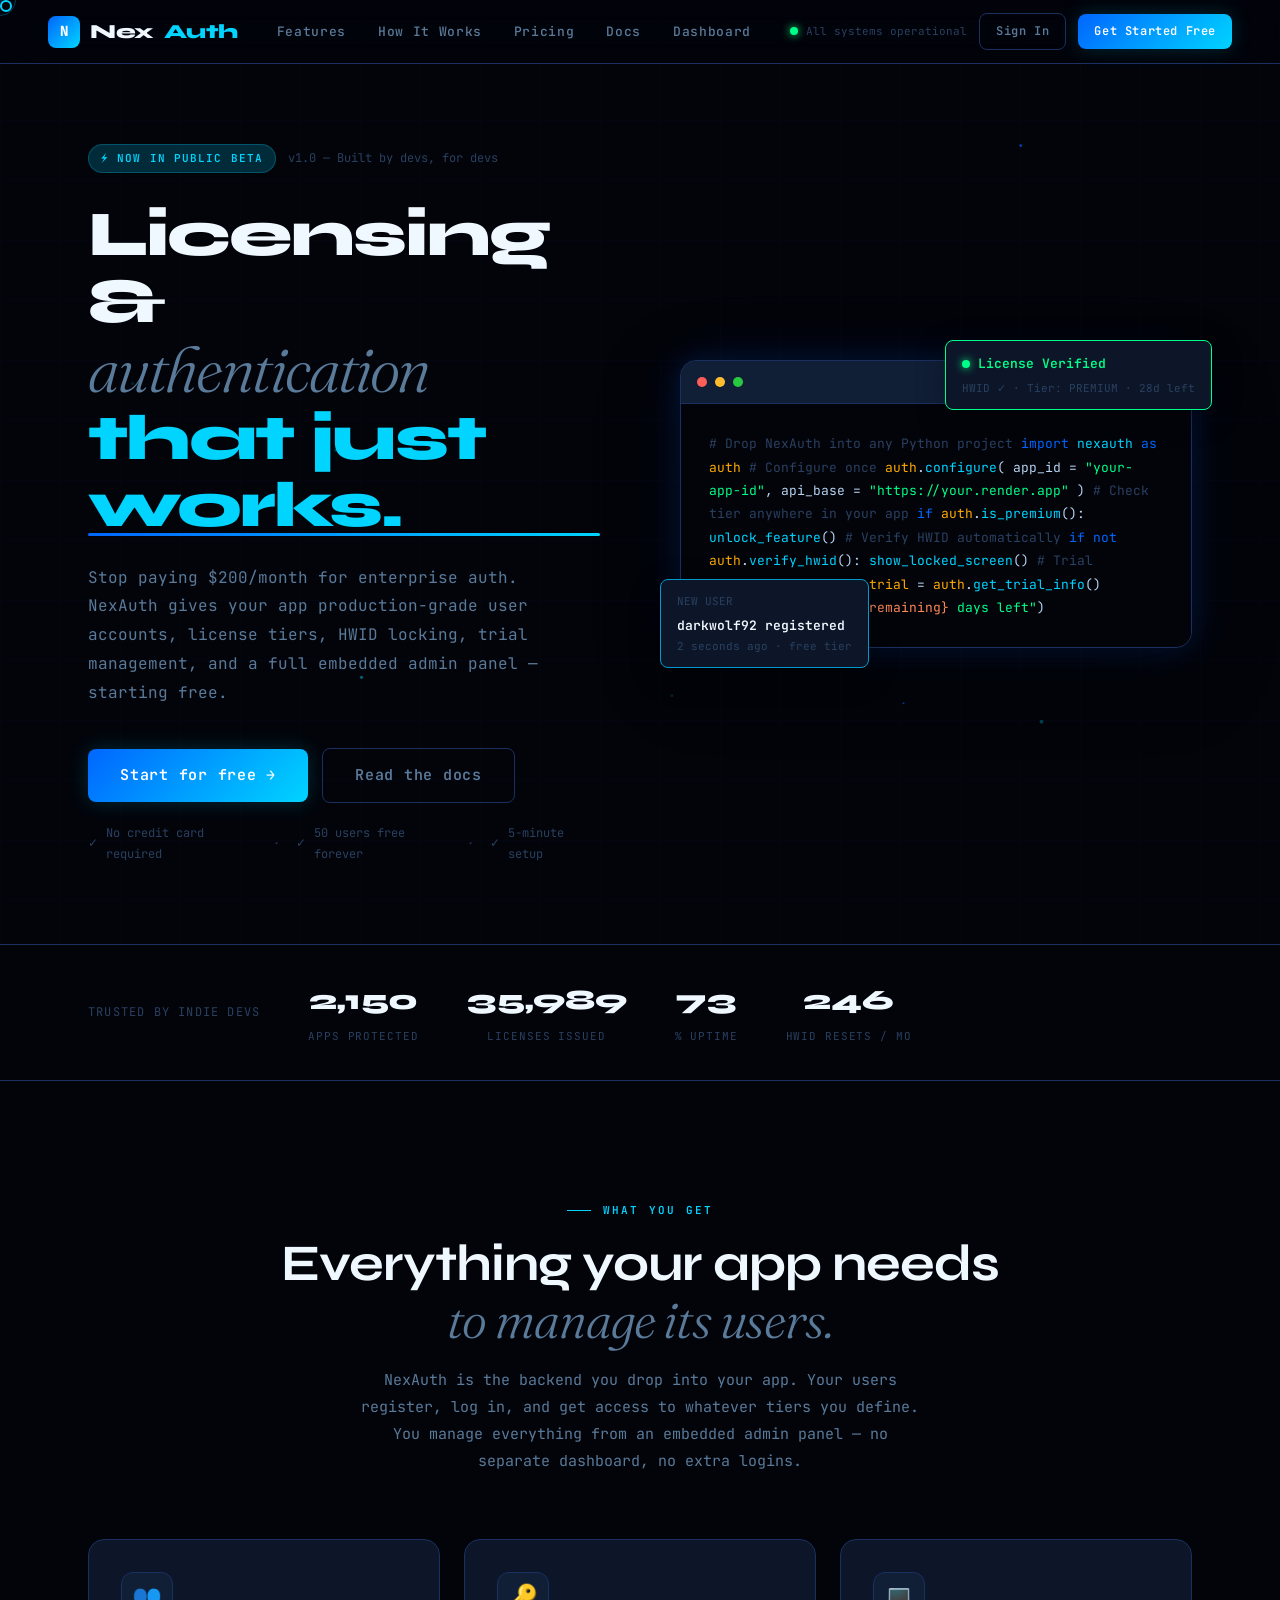
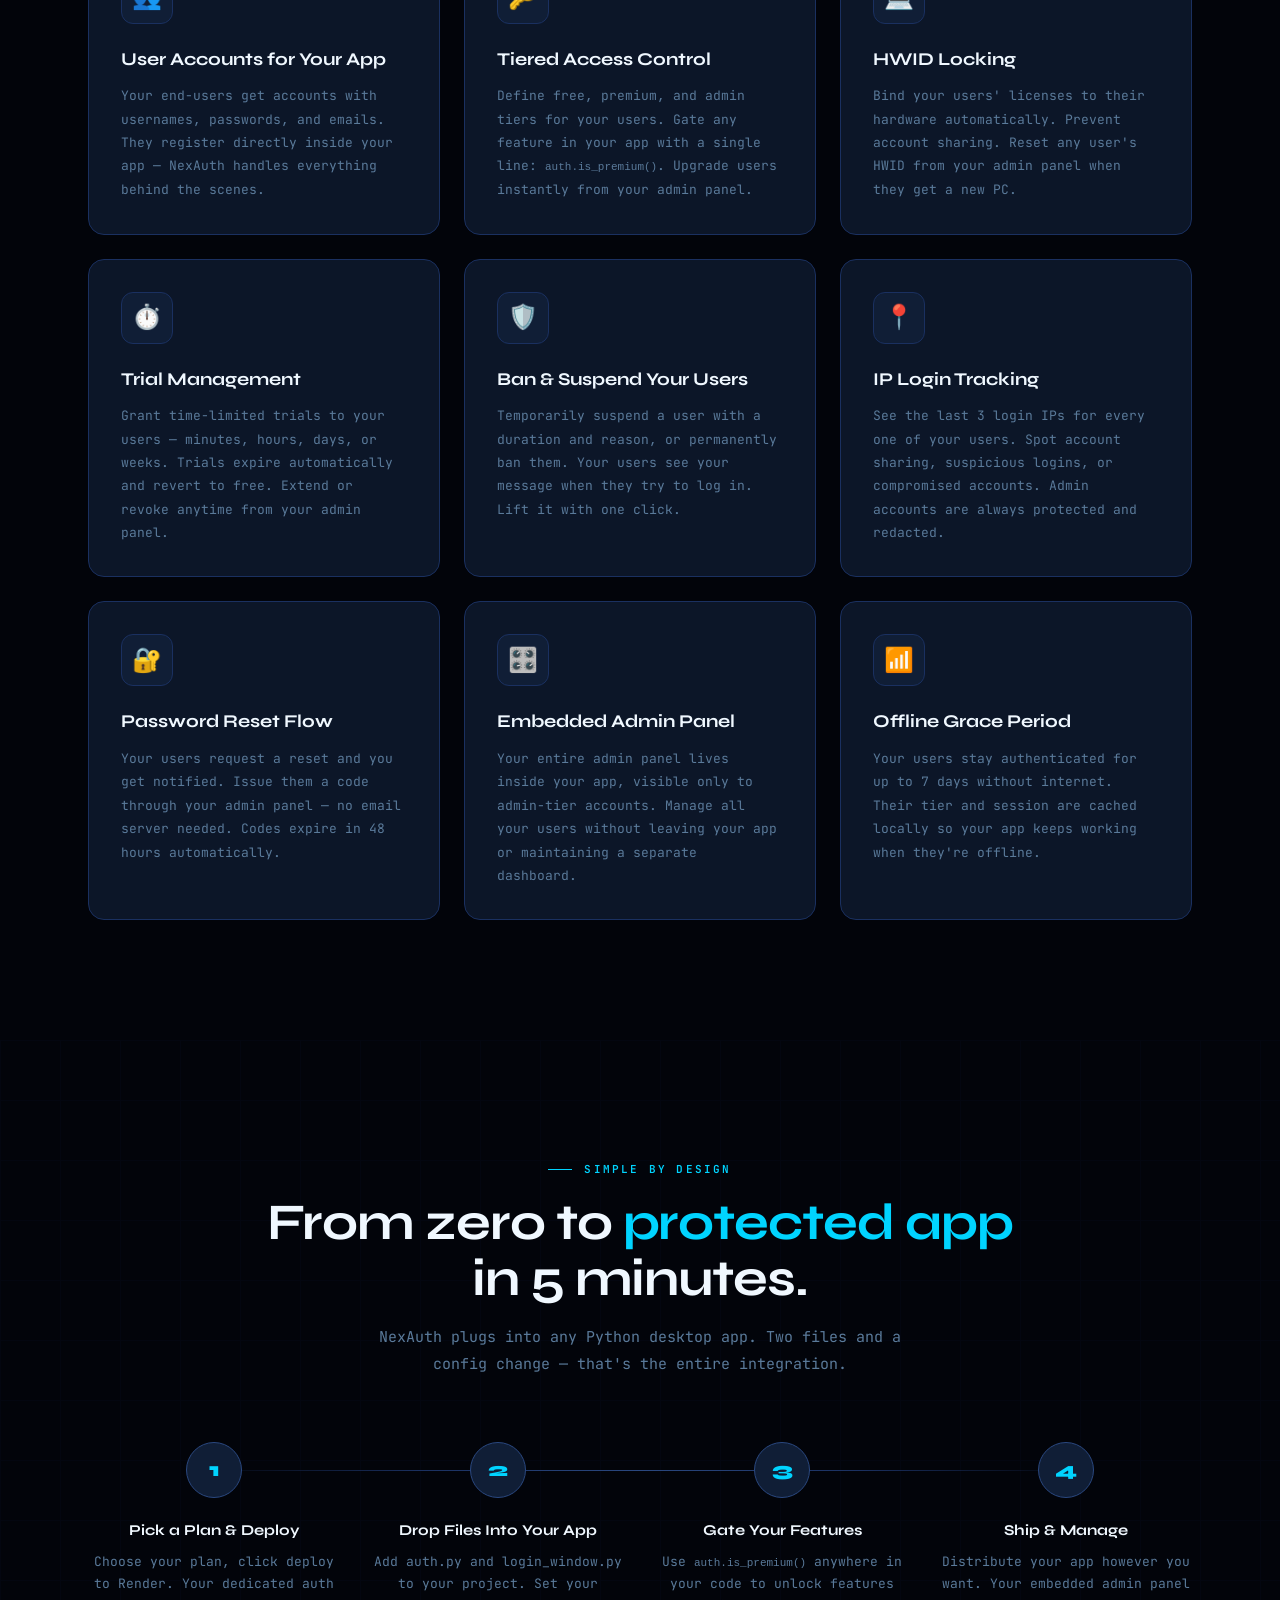
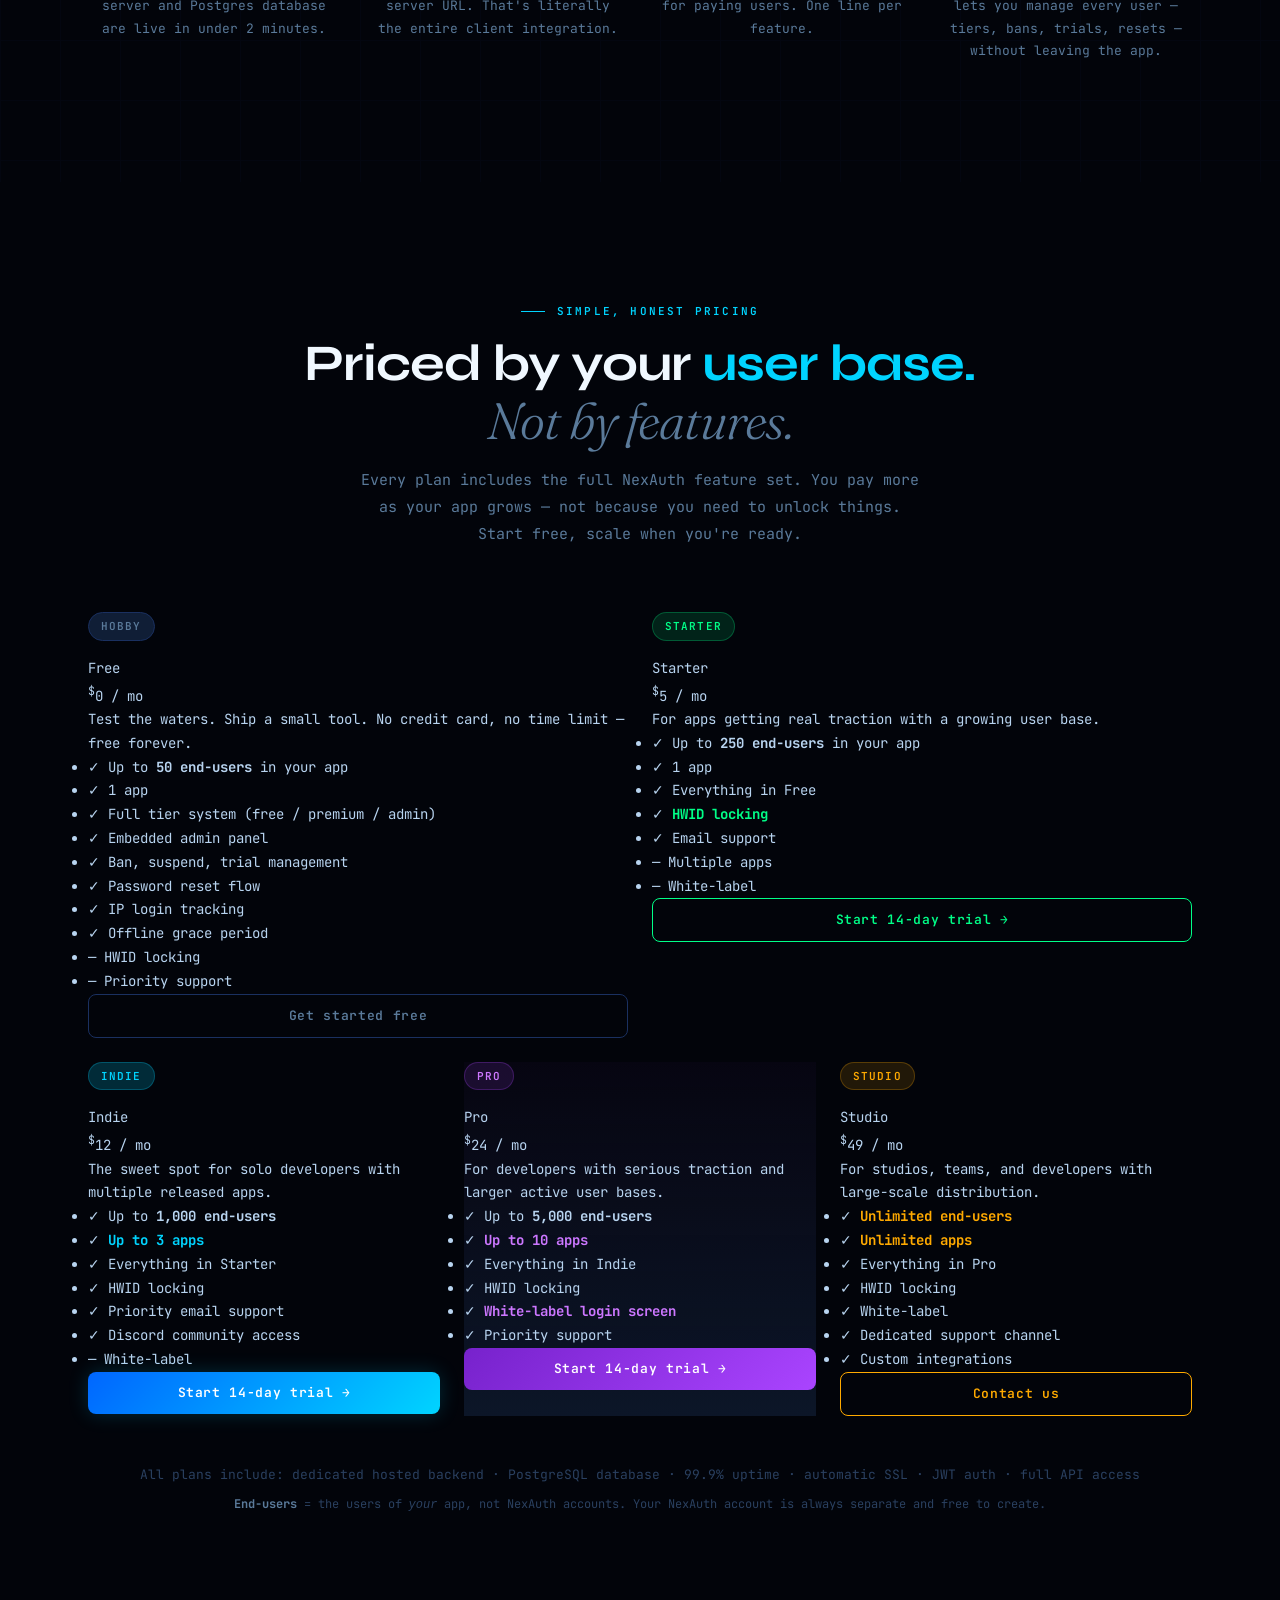
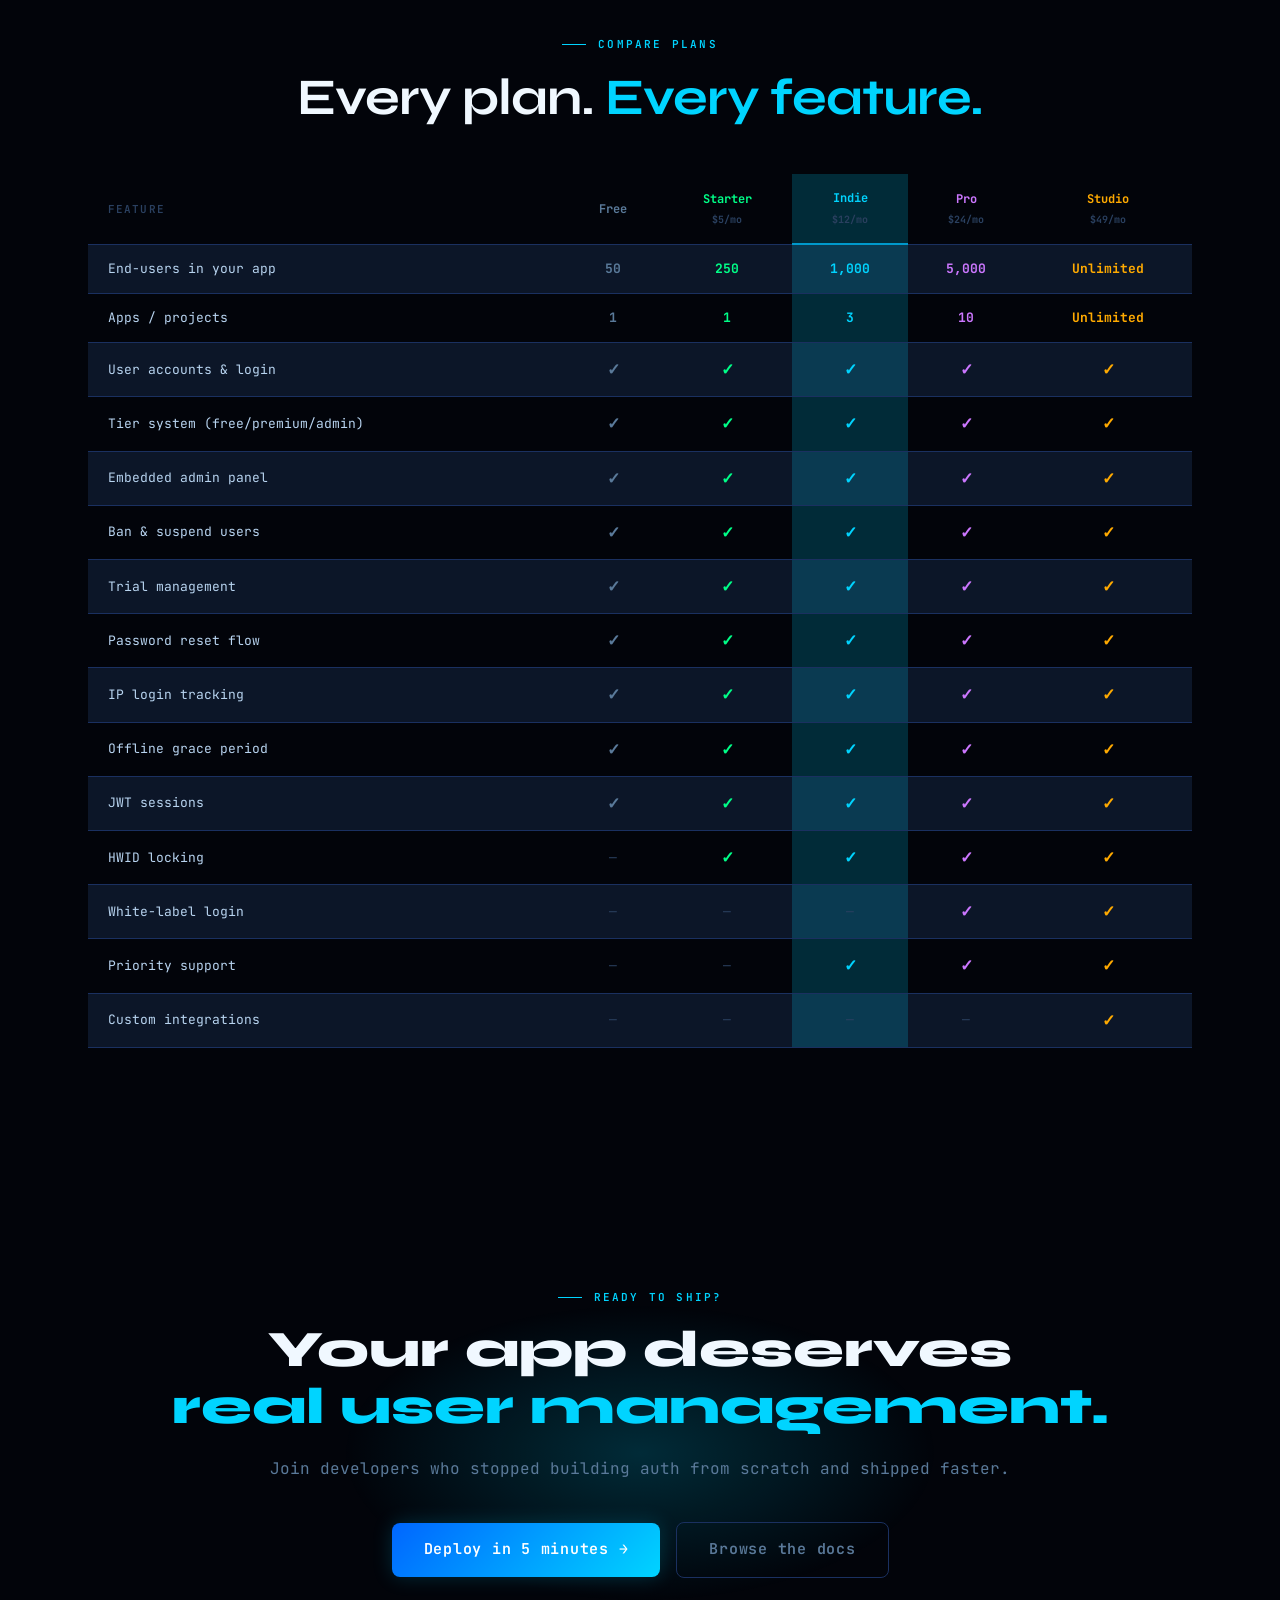
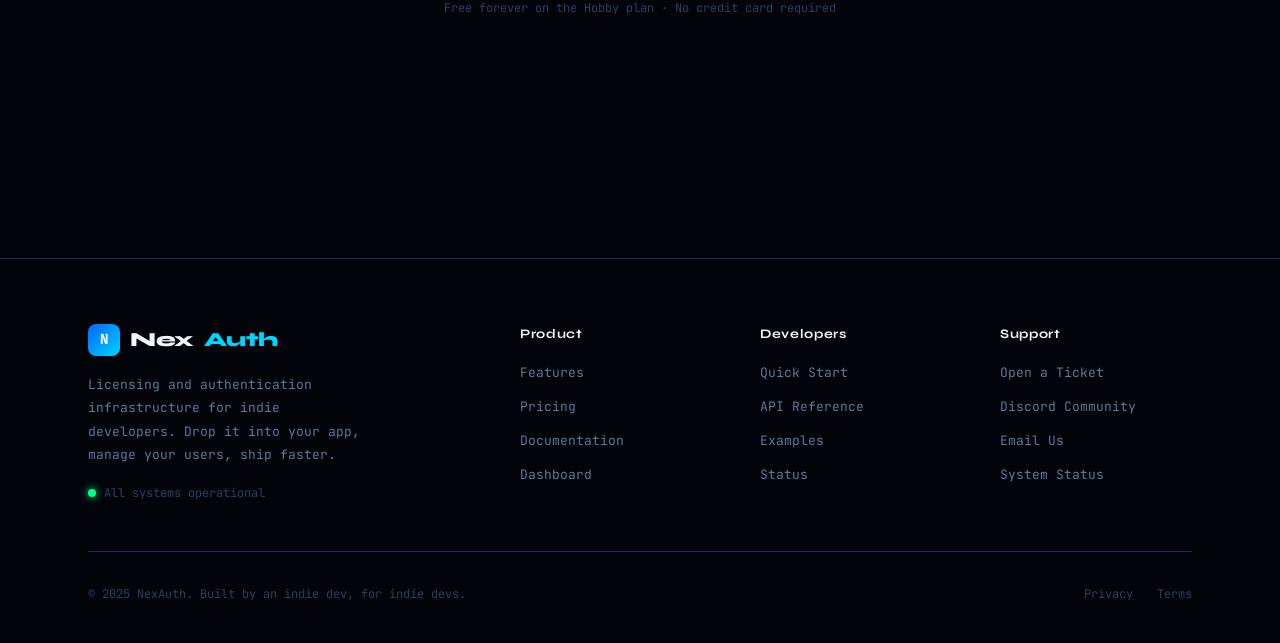
==== commit 49c03865: "Update index.html" ====
--- a/index.html
+++ b/index.html
@@ -319,9 +319,9 @@
             <span class="line-3">that just works.</span>
           </h1>
           <p class="hero-sub animate-up delay-2">
-            Stop paying $200/month for enterprise auth. NexAuth gives indie developers
-            production-grade license keys, HWID locking, trial management, and
-            a full admin panel — starting free.
+            Stop paying $200/month for enterprise auth. NexAuth gives your app
+            production-grade user accounts, license tiers, HWID locking, trial management,
+            and a full embedded admin panel — starting free.
           </p>
           <div class="hero-actions animate-up delay-3">
             <a href="dashboard.html" class="btn btn-primary btn-lg">Start for free →</a>
@@ -415,62 +415,63 @@
   <section class="features" id="features">
     <div class="container">
       <div class="text-center scroll-reveal">
-        <div class="section-eyebrow" style="justify-content:center">Everything you need</div>
+        <div class="section-eyebrow" style="justify-content:center">What you get</div>
         <h2 class="section-title mb-16">
-          Built for <span class="accent">real software.</span><br>
-          <span class="serif">Not enterprise bloat.</span>
+          Everything your app needs<br>
+          <span class="serif">to manage its users.</span>
         </h2>
         <p class="section-sub" style="margin:0 auto">
-          Every feature NexAuth ships is something an indie dev actually needs.
-          No fluff, no sales calls, no enterprise pricing.
+          NexAuth is the backend you drop into your app. Your users register, log in, and get
+          access to whatever tiers you define. You manage everything from an embedded admin panel
+          — no separate dashboard, no extra logins.
         </p>
       </div>
 
       <div class="features-grid">
         <div class="feature-card scroll-reveal">
+          <div class="feature-icon">👥</div>
+          <div class="feature-title">User Accounts for Your App</div>
+          <div class="feature-desc">Your end-users get accounts with usernames, passwords, and emails. They register directly inside your app — NexAuth handles everything behind the scenes.</div>
+        </div>
+        <div class="feature-card scroll-reveal">
           <div class="feature-icon">🔑</div>
-          <div class="feature-title">License Keys & Tiers</div>
-          <div class="feature-desc">Free, premium, and admin tiers out of the box. Redeem codes, trial periods, and instant upgrades — all manageable from your admin panel.</div>
+          <div class="feature-title">Tiered Access Control</div>
+          <div class="feature-desc">Define free, premium, and admin tiers for your users. Gate any feature in your app with a single line: <code style="font-size:11px">auth.is_premium()</code>. Upgrade users instantly from your admin panel.</div>
         </div>
         <div class="feature-card scroll-reveal">
           <div class="feature-icon">💻</div>
           <div class="feature-title">HWID Locking</div>
-          <div class="feature-desc">Bind licenses to hardware fingerprints automatically. Users can self-serve HWID resets after a cooldown, or you reset them instantly from the admin panel.</div>
+          <div class="feature-desc">Bind your users' licenses to their hardware automatically. Prevent account sharing. Reset any user's HWID from your admin panel when they get a new PC.</div>
         </div>
         <div class="feature-card scroll-reveal">
           <div class="feature-icon">⏱️</div>
           <div class="feature-title">Trial Management</div>
-          <div class="feature-desc">Create time-limited trials with automatic expiry. Set durations in minutes, hours, days, or weeks. Extend or revoke from the admin panel anytime.</div>
+          <div class="feature-desc">Grant time-limited trials to your users — minutes, hours, days, or weeks. Trials expire automatically and revert to free. Extend or revoke anytime from your admin panel.</div>
         </div>
         <div class="feature-card scroll-reveal">
           <div class="feature-icon">🛡️</div>
-          <div class="feature-title">Ban & Suspend</div>
-          <div class="feature-desc">Temporary suspensions with reasons and auto-expiry, or permanent bans. Users see your message on login. Lift restrictions with one click.</div>
+          <div class="feature-title">Ban &amp; Suspend Your Users</div>
+          <div class="feature-desc">Temporarily suspend a user with a duration and reason, or permanently ban them. Your users see your message when they try to log in. Lift it with one click.</div>
         </div>
         <div class="feature-card scroll-reveal">
           <div class="feature-icon">📍</div>
-          <div class="feature-title">IP Tracking</div>
-          <div class="feature-desc">See the last 3 login IPs for every user. Admin accounts are always redacted. Useful for spotting account sharing or suspicious activity.</div>
+          <div class="feature-title">IP Login Tracking</div>
+          <div class="feature-desc">See the last 3 login IPs for every one of your users. Spot account sharing, suspicious logins, or compromised accounts. Admin accounts are always protected and redacted.</div>
         </div>
         <div class="feature-card scroll-reveal">
           <div class="feature-icon">🔐</div>
-          <div class="feature-title">Password Resets</div>
-          <div class="feature-desc">Admin-gated reset codes with 48-hour expiry. Users request resets, you get a notification, issue the code, done. No email server required.</div>
+          <div class="feature-title">Password Reset Flow</div>
+          <div class="feature-desc">Your users request a reset and you get notified. Issue them a code through your admin panel — no email server needed. Codes expire in 48 hours automatically.</div>
         </div>
         <div class="feature-card scroll-reveal">
           <div class="feature-icon">🎛️</div>
           <div class="feature-title">Embedded Admin Panel</div>
-          <div class="feature-desc">Your admin panel lives inside your app behind a tier check. No separate login, no web dashboard to maintain, no extra hosting costs.</div>
+          <div class="feature-desc">Your entire admin panel lives inside your app, visible only to admin-tier accounts. Manage all your users without leaving your app or maintaining a separate dashboard.</div>
         </div>
         <div class="feature-card scroll-reveal">
           <div class="feature-icon">📶</div>
           <div class="feature-title">Offline Grace Period</div>
-          <div class="feature-desc">Users stay authenticated for up to 7 days without an internet connection. Perfect for apps used in low-connectivity environments.</div>
-        </div>
-        <div class="feature-card scroll-reveal">
-          <div class="feature-icon">⚡</div>
-          <div class="feature-title">JWT Sessions</div>
-          <div class="feature-desc">Industry-standard JWT authentication with configurable expiry. Tokens are signed server-side — clients can never forge or modify them.</div>
+          <div class="feature-desc">Your users stay authenticated for up to 7 days without internet. Their tier and session are cached locally so your app keeps working when they're offline.</div>
         </div>
       </div>
     </div>
@@ -482,31 +483,31 @@
     <div class="container">
       <div class="text-center scroll-reveal">
         <div class="section-eyebrow" style="justify-content:center">Simple by design</div>
-        <h2 class="section-title mb-16">Up in <span class="accent">5 minutes.</span></h2>
+        <h2 class="section-title mb-16">From zero to <span class="accent">protected app</span><br>in 5 minutes.</h2>
         <p class="section-sub" style="margin:0 auto">
-          No DevOps degree required. If you can run a Python script, you can ship NexAuth.
+          NexAuth plugs into any Python desktop app. Two files and a config change — that's the entire integration.
         </p>
       </div>
       <div class="steps scroll-reveal">
         <div class="step">
           <div class="step-num">1</div>
-          <div class="step-title">Deploy Your Backend</div>
-          <div class="step-desc">Click deploy on Render. Your auth server is live in under 2 minutes with a Postgres database included.</div>
+          <div class="step-title">Pick a Plan &amp; Deploy</div>
+          <div class="step-desc">Choose your plan, click deploy to Render. Your dedicated auth server and Postgres database are live in under 2 minutes.</div>
         </div>
         <div class="step">
           <div class="step-num">2</div>
-          <div class="step-title">Add to Your App</div>
-          <div class="step-desc">Drop auth.py and login_window.py into your project. Configure your API URL. That's the entire integration.</div>
+          <div class="step-title">Drop Files Into Your App</div>
+          <div class="step-desc">Add auth.py and login_window.py to your project. Set your server URL. That's literally the entire client integration.</div>
         </div>
         <div class="step">
           <div class="step-num">3</div>
           <div class="step-title">Gate Your Features</div>
-          <div class="step-desc">Use auth.is_premium() and auth.current_tier to gate any feature in your app. One line of code per check.</div>
+          <div class="step-desc">Use <code style="font-size:11px">auth.is_premium()</code> anywhere in your code to unlock features for paying users. One line per feature.</div>
         </div>
         <div class="step">
           <div class="step-num">4</div>
-          <div class="step-title">Ship It</div>
-          <div class="step-desc">Compile to EXE, distribute however you want. Your users register, pay, and get access — automatically.</div>
+          <div class="step-title">Ship &amp; Manage</div>
+          <div class="step-desc">Distribute your app however you want. Your embedded admin panel lets you manage every user — tiers, bans, trials, resets — without leaving the app.</div>
         </div>
       </div>
     </div>
@@ -516,78 +517,155 @@
   <section class="pricing" id="pricing">
     <div class="container">
       <div class="text-center scroll-reveal">
-        <div class="section-eyebrow" style="justify-content:center">Honest pricing</div>
+        <div class="section-eyebrow" style="justify-content:center">Simple, honest pricing</div>
         <h2 class="section-title mb-16">
-          Pay for what you <span class="accent">actually use.</span>
+          Priced by your <span class="accent">user base.</span><br>
+          <span class="serif">Not by features.</span>
         </h2>
         <p class="section-sub" style="margin:0 auto">
-          Start free. Upgrade when you need to. No annual contracts, no feature gating on lower tiers.
+          Every plan includes the full NexAuth feature set. You pay more as your app grows —
+          not because you need to unlock things. Start free, scale when you're ready.
         </p>
       </div>
 
-      <div class="pricing-grid scroll-reveal" style="margin-top:64px">
-        <!-- Free -->
-        <div class="plan-card">
-          <div class="tag tag-dim mb-16">STARTER</div>
-          <div class="plan-name">Free</div>
-          <div class="plan-price"><sup>$</sup>0<span class="period"> / mo</span></div>
-          <div class="plan-desc">Perfect for hobby projects and small tools. No credit card ever.</div>
-          <ul class="plan-features">
-            <li><span class="check">✓</span> Up to 50 users</li>
-            <li><span class="check">✓</span> All auth features</li>
-            <li><span class="check">✓</span> Tier management</li>
-            <li><span class="check">✓</span> Admin panel</li>
-            <li><span class="check">✓</span> Community support</li>
-            <li class="dim"><span class="x">—</span> HWID locking</li>
-            <li class="dim"><span class="x">—</span> Multiple apps</li>
-            <li class="dim"><span class="x">—</span> Priority support</li>
-          </ul>
-          <a href="dashboard.html" class="btn btn-ghost w-full" style="justify-content:center">Get started free</a>
-        </div>
-
-        <!-- Indie -->
-        <div class="plan-card featured">
-          <div class="tag tag-cyan mb-16">INDIE</div>
-          <div class="plan-name">Indie</div>
-          <div class="plan-price"><sup>$</sup>9<span class="period"> / mo</span></div>
-          <div class="plan-desc">For developers shipping real software to real users.</div>
-          <ul class="plan-features">
-            <li><span class="check">✓</span> Up to 500 users</li>
-            <li><span class="check">✓</span> All auth features</li>
-            <li><span class="check">✓</span> <strong style="color:var(--cyan)">HWID locking</strong></li>
-            <li><span class="check">✓</span> Up to 3 apps</li>
-            <li><span class="check">✓</span> Tier management</li>
-            <li><span class="check">✓</span> Admin panel</li>
-            <li><span class="check">✓</span> Email support</li>
-            <li class="dim"><span class="x">—</span> White-label</li>
-          </ul>
-          <a href="dashboard.html" class="btn btn-primary w-full" style="justify-content:center">Start 14-day trial →</a>
-        </div>
-
-        <!-- Studio -->
-        <div class="plan-card">
-          <div class="tag tag-amber mb-16">STUDIO</div>
-          <div class="plan-name">Studio</div>
-          <div class="plan-price"><sup>$</sup>29<span class="period"> / mo</span></div>
-          <div class="plan-desc">For studios and teams with multiple products and power users.</div>
-          <ul class="plan-features">
-            <li><span class="check">✓</span> Unlimited users</li>
-            <li><span class="check">✓</span> All auth features</li>
-            <li><span class="check">✓</span> HWID locking</li>
-            <li><span class="check">✓</span> Unlimited apps</li>
-            <li><span class="check">✓</span> <strong style="color:var(--amber)">White-label</strong></li>
-            <li><span class="check">✓</span> Priority support</li>
-            <li><span class="check">✓</span> Discord community</li>
-            <li><span class="check">✓</span> Custom integrations</li>
-          </ul>
-          <a href="dashboard.html" class="btn btn-outline w-full" style="justify-content:center">Contact us</a>
+      <!-- 5-plan grid — 2+3 layout -->
+      <div class="scroll-reveal" style="margin-top:64px">
+
+        <!-- Row 1: Free + Starter -->
+        <div style="display:grid;grid-template-columns:1fr 1fr;gap:24px;margin-bottom:24px">
+
+          <!-- Free -->
+          <div class="plan-card">
+            <div class="tag tag-dim mb-16">HOBBY</div>
+            <div class="plan-name">Free</div>
+            <div class="plan-price"><sup>$</sup>0<span class="period"> / mo</span></div>
+            <div class="plan-desc">Test the waters. Ship a small tool. No credit card, no time limit — free forever.</div>
+            <ul class="plan-features">
+              <li><span class="check">✓</span> Up to <strong>50 end-users</strong> in your app</li>
+              <li><span class="check">✓</span> 1 app</li>
+              <li><span class="check">✓</span> Full tier system (free / premium / admin)</li>
+              <li><span class="check">✓</span> Embedded admin panel</li>
+              <li><span class="check">✓</span> Ban, suspend, trial management</li>
+              <li><span class="check">✓</span> Password reset flow</li>
+              <li><span class="check">✓</span> IP login tracking</li>
+              <li><span class="check">✓</span> Offline grace period</li>
+              <li class="dim"><span class="x">—</span> HWID locking</li>
+              <li class="dim"><span class="x">—</span> Priority support</li>
+            </ul>
+            <a href="dashboard.html" class="btn btn-ghost w-full" style="justify-content:center">Get started free</a>
+          </div>
+
+          <!-- Starter -->
+          <div class="plan-card">
+            <div class="tag tag-green mb-16">STARTER</div>
+            <div class="plan-name">Starter</div>
+            <div class="plan-price"><sup>$</sup>5<span class="period"> / mo</span></div>
+            <div class="plan-desc">For apps getting real traction with a growing user base.</div>
+            <ul class="plan-features">
+              <li><span class="check">✓</span> Up to <strong>250 end-users</strong> in your app</li>
+              <li><span class="check">✓</span> 1 app</li>
+              <li><span class="check">✓</span> Everything in Free</li>
+              <li><span class="check">✓</span> <strong style="color:var(--green)">HWID locking</strong></li>
+              <li><span class="check">✓</span> Email support</li>
+              <li class="dim"><span class="x">—</span> Multiple apps</li>
+              <li class="dim"><span class="x">—</span> White-label</li>
+            </ul>
+            <a href="dashboard.html" class="btn btn-outline w-full" style="justify-content:center;border-color:var(--green);color:var(--green)">Start 14-day trial →</a>
+          </div>
+        </div>
+
+        <!-- Row 2: Indie + Pro + Studio -->
+        <div style="display:grid;grid-template-columns:repeat(3,1fr);gap:24px">
+
+          <!-- Indie -->
+          <div class="plan-card featured">
+            <div class="tag tag-cyan mb-16">INDIE</div>
+            <div class="plan-name">Indie</div>
+            <div class="plan-price"><sup>$</sup>12<span class="period"> / mo</span></div>
+            <div class="plan-desc">The sweet spot for solo developers with multiple released apps.</div>
+            <ul class="plan-features">
+              <li><span class="check">✓</span> Up to <strong>1,000 end-users</strong></li>
+              <li><span class="check">✓</span> <strong style="color:var(--cyan)">Up to 3 apps</strong></li>
+              <li><span class="check">✓</span> Everything in Starter</li>
+              <li><span class="check">✓</span> HWID locking</li>
+              <li><span class="check">✓</span> Priority email support</li>
+              <li><span class="check">✓</span> Discord community access</li>
+              <li class="dim"><span class="x">—</span> White-label</li>
+            </ul>
+            <a href="dashboard.html" class="btn btn-primary w-full" style="justify-content:center">Start 14-day trial →</a>
+          </div>
+
+          <!-- Pro -->
+          <div class="plan-card" style="border-color:#aa44ff60;background:linear-gradient(180deg,#aa44ff08 0%,var(--bg-panel) 100%)">
+            <div class="tag mb-16" style="background:#aa44ff20;color:#cc77ff;border:1px solid #aa44ff40">PRO</div>
+            <div class="plan-name">Pro</div>
+            <div class="plan-price"><sup>$</sup>24<span class="period"> / mo</span></div>
+            <div class="plan-desc">For developers with serious traction and larger active user bases.</div>
+            <ul class="plan-features">
+              <li><span class="check">✓</span> Up to <strong>5,000 end-users</strong></li>
+              <li><span class="check">✓</span> <strong style="color:#cc77ff">Up to 10 apps</strong></li>
+              <li><span class="check">✓</span> Everything in Indie</li>
+              <li><span class="check">✓</span> HWID locking</li>
+              <li><span class="check">✓</span> <strong style="color:#cc77ff">White-label login screen</strong></li>
+              <li><span class="check">✓</span> Priority support</li>
+            </ul>
+            <a href="dashboard.html" class="btn w-full" style="justify-content:center;background:linear-gradient(135deg,#7722cc,#aa44ff);color:white;border:none">Start 14-day trial →</a>
+          </div>
+
+          <!-- Studio -->
+          <div class="plan-card">
+            <div class="tag tag-amber mb-16">STUDIO</div>
+            <div class="plan-name">Studio</div>
+            <div class="plan-price"><sup>$</sup>49<span class="period"> / mo</span></div>
+            <div class="plan-desc">For studios, teams, and developers with large-scale distribution.</div>
+            <ul class="plan-features">
+              <li><span class="check">✓</span> <strong style="color:var(--amber)">Unlimited end-users</strong></li>
+              <li><span class="check">✓</span> <strong style="color:var(--amber)">Unlimited apps</strong></li>
+              <li><span class="check">✓</span> Everything in Pro</li>
+              <li><span class="check">✓</span> HWID locking</li>
+              <li><span class="check">✓</span> White-label</li>
+              <li><span class="check">✓</span> Dedicated support channel</li>
+              <li><span class="check">✓</span> Custom integrations</li>
+            </ul>
+            <a href="dashboard.html" class="btn btn-outline w-full" style="justify-content:center;border-color:var(--amber);color:var(--amber)">Contact us</a>
+          </div>
         </div>
       </div>
 
       <div class="text-center scroll-reveal" style="margin-top:48px">
         <p style="font-size:13px;color:var(--text-muted)">
-          All plans include: hosted on Render · PostgreSQL database · 99.9% uptime SLA · automatic SSL
+          All plans include: dedicated hosted backend · PostgreSQL database · 99.9% uptime · automatic SSL · JWT auth · full API access
         </p>
+        <p style="font-size:12px;color:var(--text-muted);margin-top:8px">
+          <strong style="color:var(--text-dim)">End-users</strong> = the users of <em>your</em> app, not NexAuth accounts.
+          Your NexAuth account is always separate and free to create.
+        </p>
+      </div>
+    </div>
+  </section>
+
+  <!-- ── Compare table ──────────────────────────────────── -->
+  <section style="padding:0 0 120px;position:relative;z-index:1">
+    <div class="container">
+      <div class="text-center scroll-reveal mb-48">
+        <div class="section-eyebrow" style="justify-content:center">Compare plans</div>
+        <h2 class="section-title">Every plan. <span class="accent">Every feature.</span></h2>
+      </div>
+      <div class="scroll-reveal" style="overflow-x:auto">
+        <table style="width:100%;border-collapse:collapse;font-size:13px">
+          <thead>
+            <tr>
+              <th style="text-align:left;padding:14px 20px;color:var(--text-muted);font-size:11px;letter-spacing:0.1em;text-transform:uppercase;border-bottom:1px solid var(--border);font-weight:600">Feature</th>
+              <th style="text-align:center;padding:14px 16px;color:var(--text-dim);font-size:12px;border-bottom:1px solid var(--border);font-weight:700">Free</th>
+              <th style="text-align:center;padding:14px 16px;color:var(--green);font-size:12px;border-bottom:1px solid var(--border);font-weight:700">Starter<br><span style="color:var(--text-muted);font-size:10px">$5/mo</span></th>
+              <th style="text-align:center;padding:14px 16px;color:var(--cyan);font-size:12px;border-bottom:2px solid var(--cyan-dim);font-weight:700;background:var(--cyan-glow)">Indie<br><span style="color:var(--text-muted);font-size:10px">$12/mo</span></th>
+              <th style="text-align:center;padding:14px 16px;color:#cc77ff;font-size:12px;border-bottom:1px solid var(--border);font-weight:700">Pro<br><span style="color:var(--text-muted);font-size:10px">$24/mo</span></th>
+              <th style="text-align:center;padding:14px 16px;color:var(--amber);font-size:12px;border-bottom:1px solid var(--border);font-weight:700">Studio<br><span style="color:var(--text-muted);font-size:10px">$49/mo</span></th>
+            </tr>
+          </thead>
+          <tbody id="compare-table">
+          </tbody>
+        </table>
       </div>
     </div>
   </section>
@@ -599,14 +677,15 @@
       <div class="scroll-reveal">
         <div class="section-eyebrow" style="justify-content:center">Ready to ship?</div>
         <h2 class="cta-title">
-          Your users deserve<br>
-          <span style="color:var(--cyan)">better auth.</span>
+          Your app deserves<br>
+          <span style="color:var(--cyan)">real user management.</span>
         </h2>
-        <p class="cta-sub">Join hundreds of indie developers who stopped overpaying for licensing infrastructure.</p>
+        <p class="cta-sub">Join developers who stopped building auth from scratch and shipped faster.</p>
         <div class="flex-center gap-16" style="flex-wrap:wrap">
           <a href="dashboard.html" class="btn btn-primary btn-lg">Deploy in 5 minutes →</a>
           <a href="docs.html" class="btn btn-ghost btn-lg">Browse the docs</a>
         </div>
+        <p style="margin-top:20px;font-size:12px;color:var(--text-muted)">Free forever on the Hobby plan · No credit card required</p>
       </div>
     </div>
   </section>
@@ -620,7 +699,7 @@
             <div class="logo-mark">N</div>
             Nex<span class="accent">Auth</span>
           </a>
-          <p>Production-grade licensing and authentication infrastructure built for indie developers. Ship faster, protect smarter.</p>
+          <p>Licensing and authentication infrastructure for indie developers. Drop it into your app, manage your users, ship faster.</p>
           <div class="flex gap-8 mt-16" style="align-items:center">
             <div class="status-dot"></div>
             <span style="font-size:12px;color:var(--text-muted)">All systems operational</span>
@@ -665,5 +744,54 @@
   </footer>
 
   <script src="js/main.js"></script>
+  <script>
+  // Compare table data
+  const rows = [
+    ['End-users in your app', '50', '250', '1,000', '5,000', 'Unlimited'],
+    ['Apps / projects',        '1',  '1',   '3',    '10',    'Unlimited'],
+    ['User accounts & login',  '✓',  '✓',   '✓',    '✓',     '✓'],
+    ['Tier system (free/premium/admin)', '✓', '✓', '✓', '✓', '✓'],
+    ['Embedded admin panel',   '✓',  '✓',   '✓',    '✓',     '✓'],
+    ['Ban & suspend users',    '✓',  '✓',   '✓',    '✓',     '✓'],
+    ['Trial management',       '✓',  '✓',   '✓',    '✓',     '✓'],
+    ['Password reset flow',    '✓',  '✓',   '✓',    '✓',     '✓'],
+    ['IP login tracking',      '✓',  '✓',   '✓',    '✓',     '✓'],
+    ['Offline grace period',   '✓',  '✓',   '✓',    '✓',     '✓'],
+    ['JWT sessions',           '✓',  '✓',   '✓',    '✓',     '✓'],
+    ['HWID locking',           '—',  '✓',   '✓',    '✓',     '✓'],
+    ['White-label login',      '—',  '—',   '—',    '✓',     '✓'],
+    ['Priority support',       '—',  '—',   '✓',    '✓',     '✓'],
+    ['Custom integrations',    '—',  '—',   '—',    '—',     '✓'],
+  ];
+  const colColors = ['var(--text-dim)', 'var(--green)', 'var(--cyan)', '#cc77ff', 'var(--amber)'];
+  const tbody = document.getElementById('compare-table');
+  rows.forEach((row, ri) => {
+    const tr = document.createElement('tr');
+    const bg = ri % 2 === 0 ? 'var(--bg-panel)' : 'transparent';
+    tr.style.background = bg;
+    row.forEach((cell, ci) => {
+      const td = document.createElement(ci === 0 ? 'td' : 'td');
+      td.style.padding = '13px ' + (ci === 0 ? '20px' : '16px');
+      td.style.borderBottom = '1px solid var(--border)';
+      td.style.textAlign = ci === 0 ? 'left' : 'center';
+      if (ci === 0) {
+        td.style.color = 'var(--text)';
+        td.textContent = cell;
+      } else {
+        const col = colColors[ci - 1];
+        if (ci === 3) td.style.background = 'var(--cyan-glow)'; // highlight Indie col
+        if (cell === '✓') {
+          td.innerHTML = `<span style="color:${col};font-size:16px;font-weight:700">✓</span>`;
+        } else if (cell === '—') {
+          td.innerHTML = `<span style="color:var(--text-muted)">—</span>`;
+        } else {
+          td.innerHTML = `<span style="color:${col};font-weight:700">${cell}</span>`;
+        }
+      }
+      tr.appendChild(td);
+    });
+    tbody.appendChild(tr);
+  });
+  </script>
 </body>
 </html>
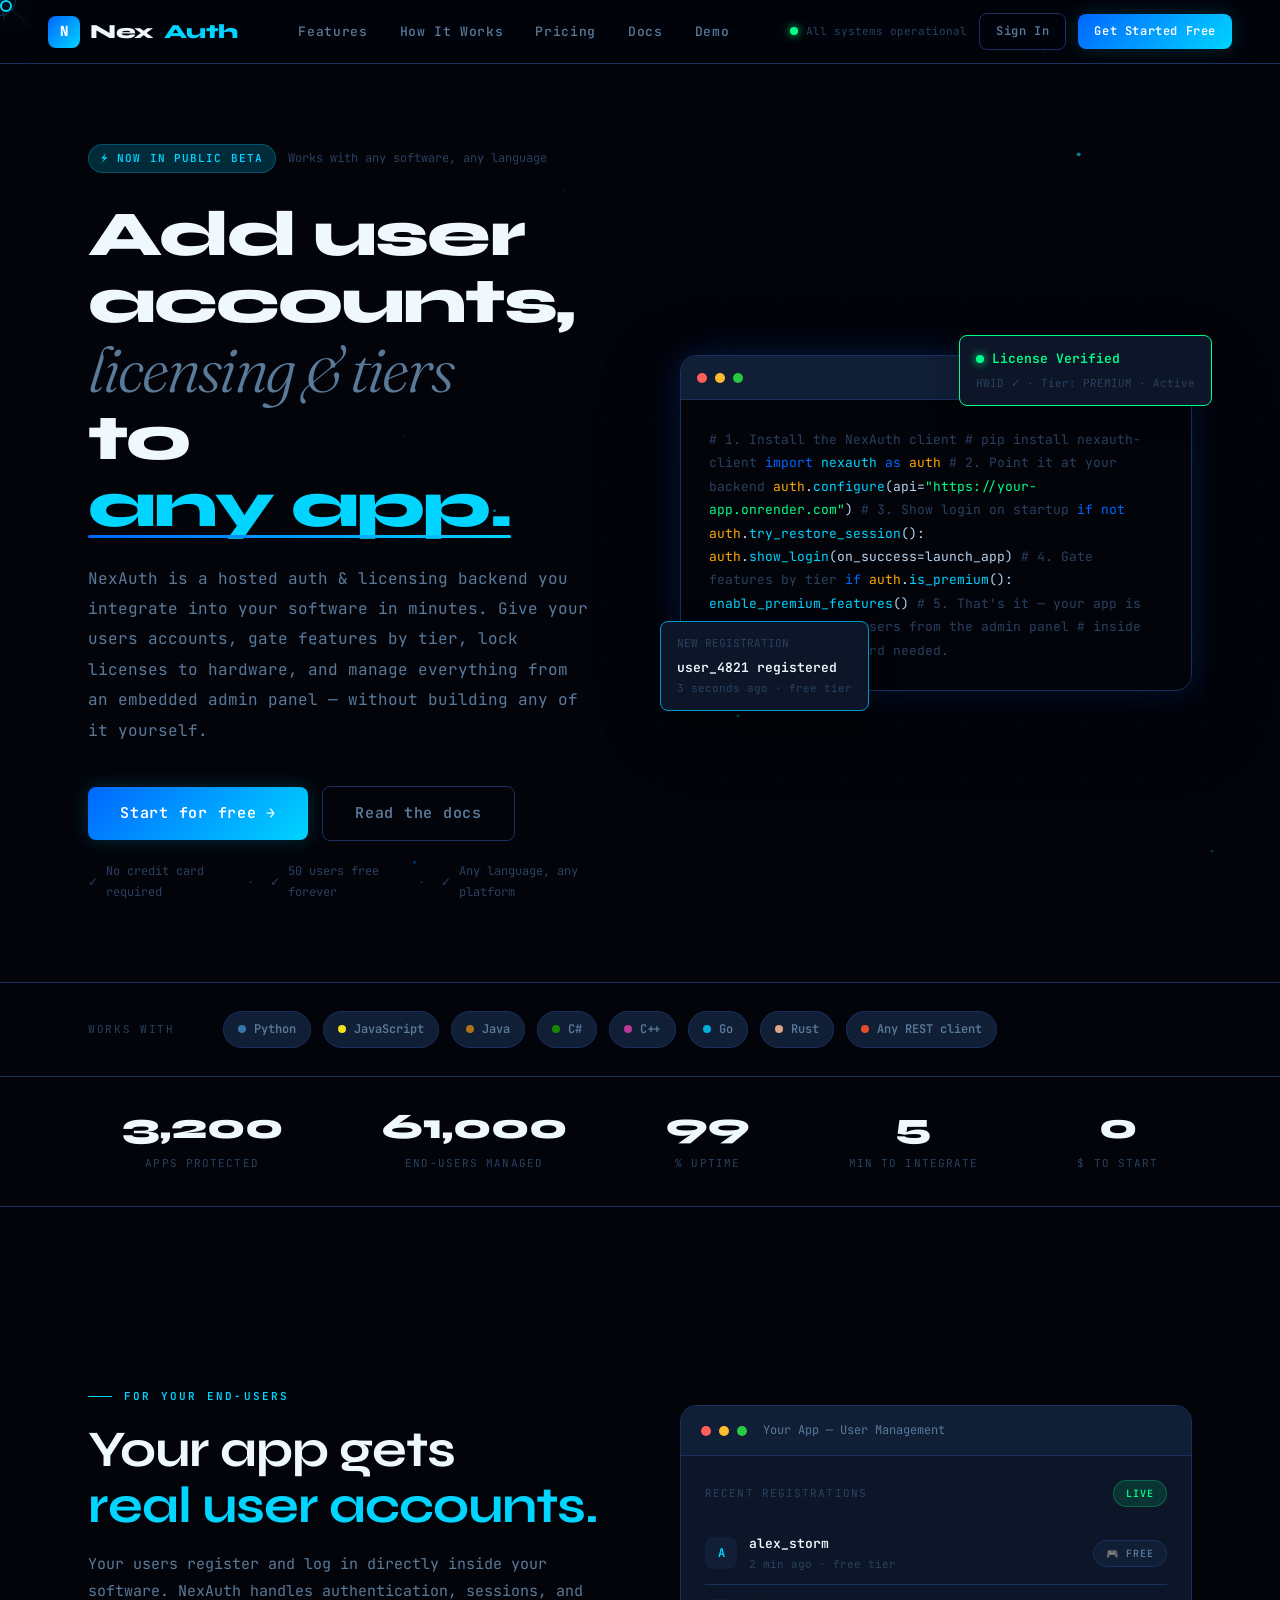
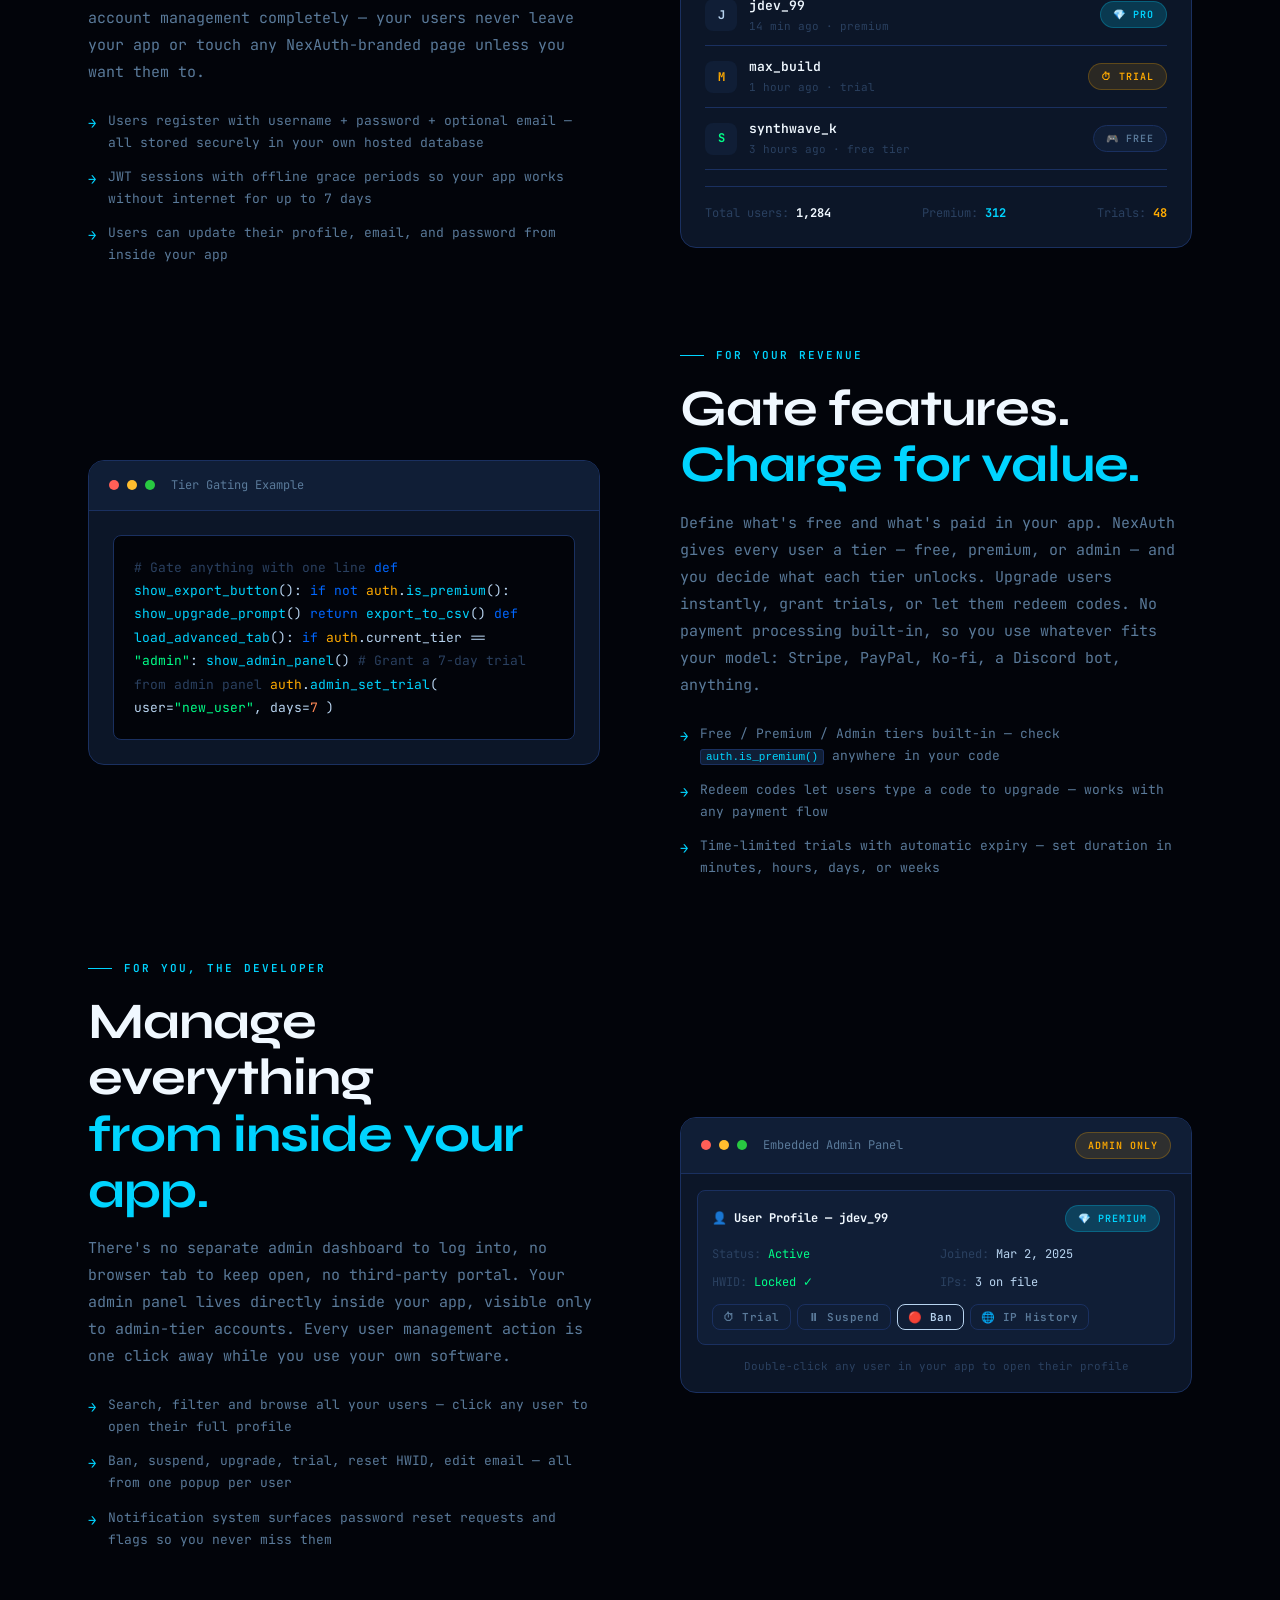
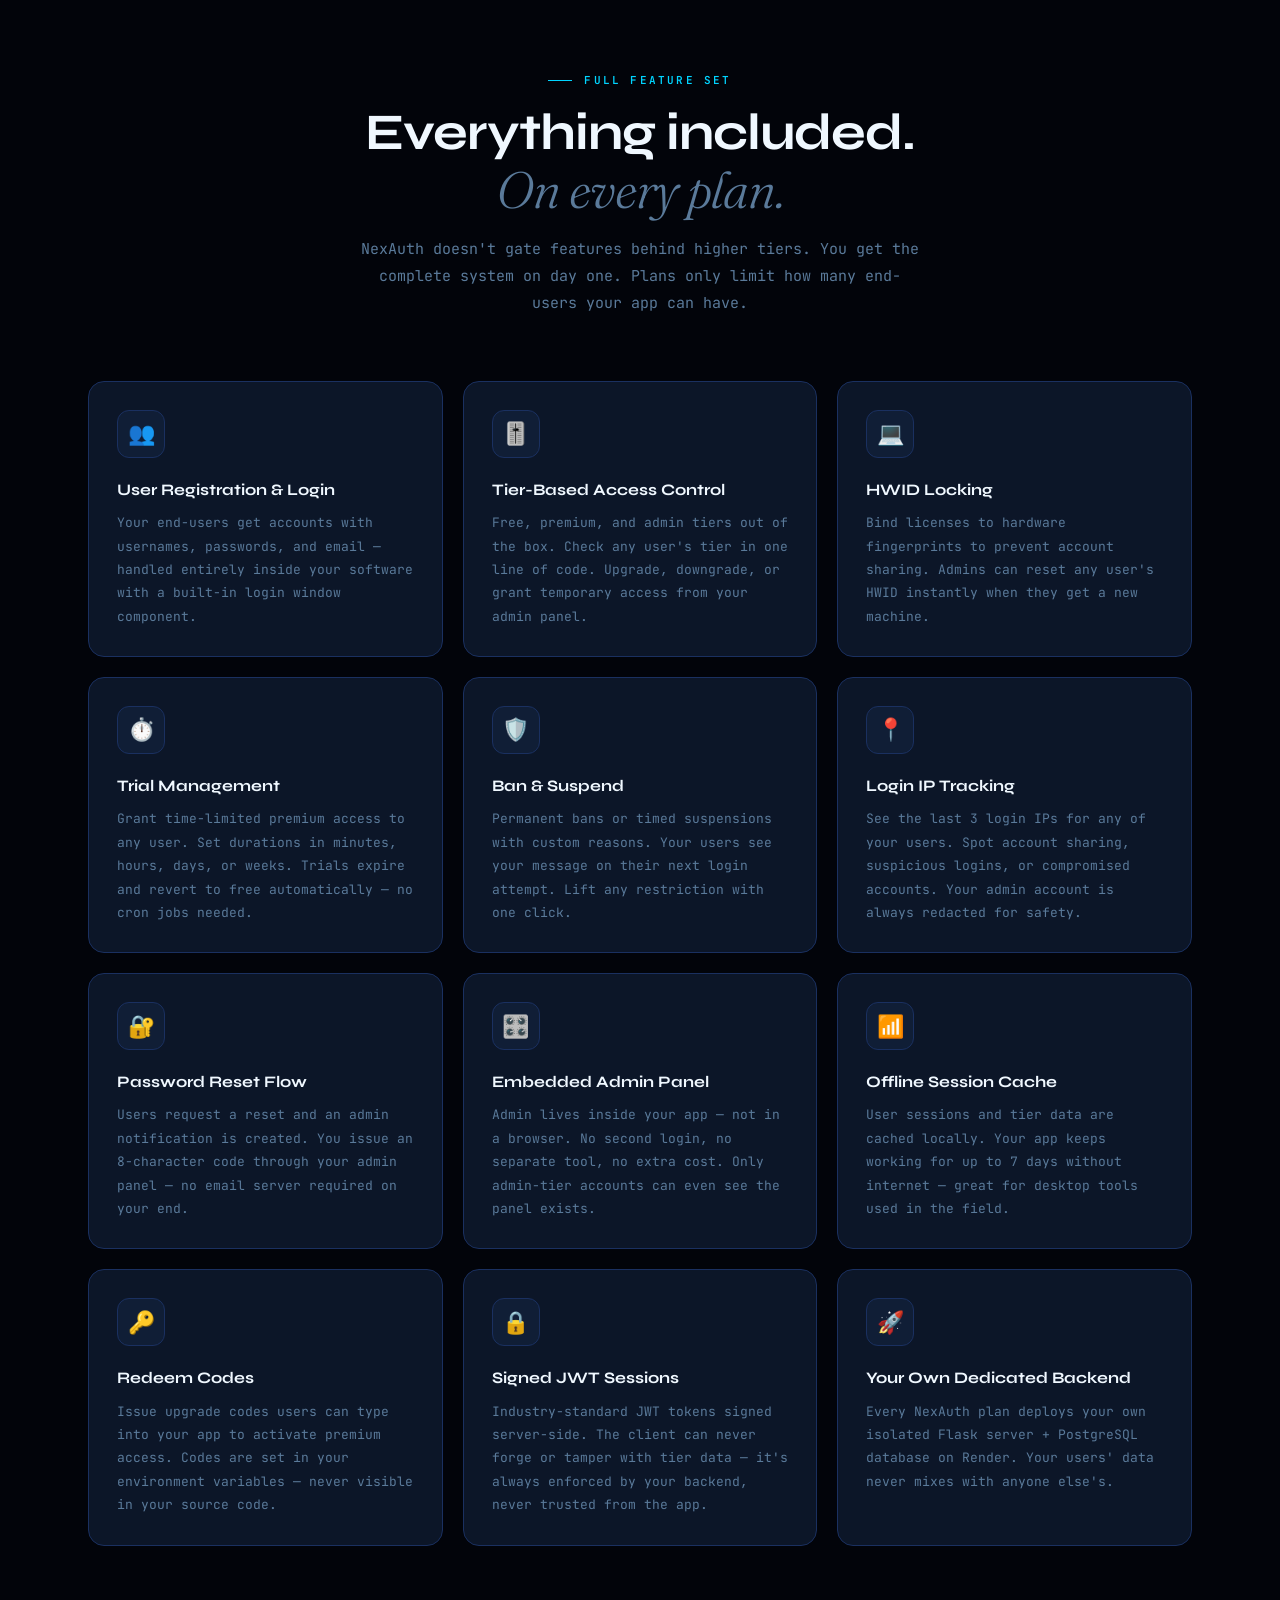
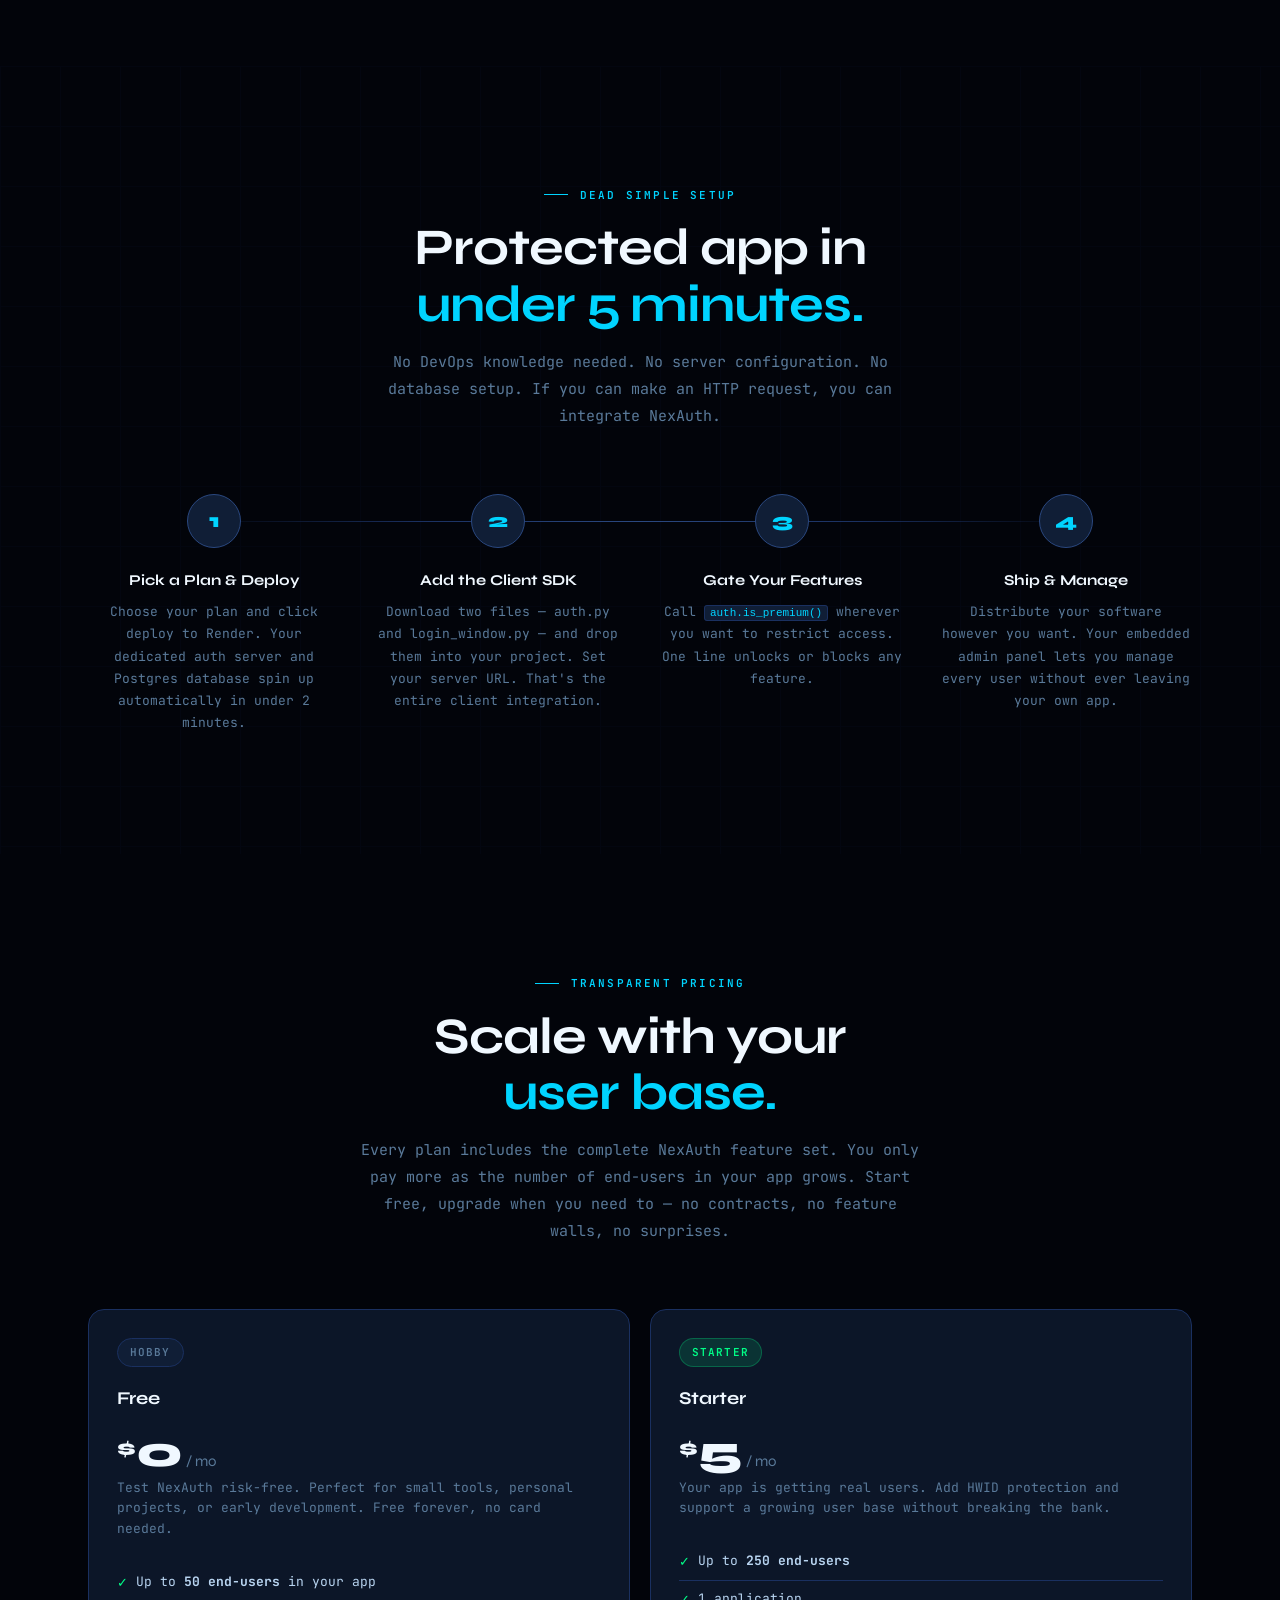
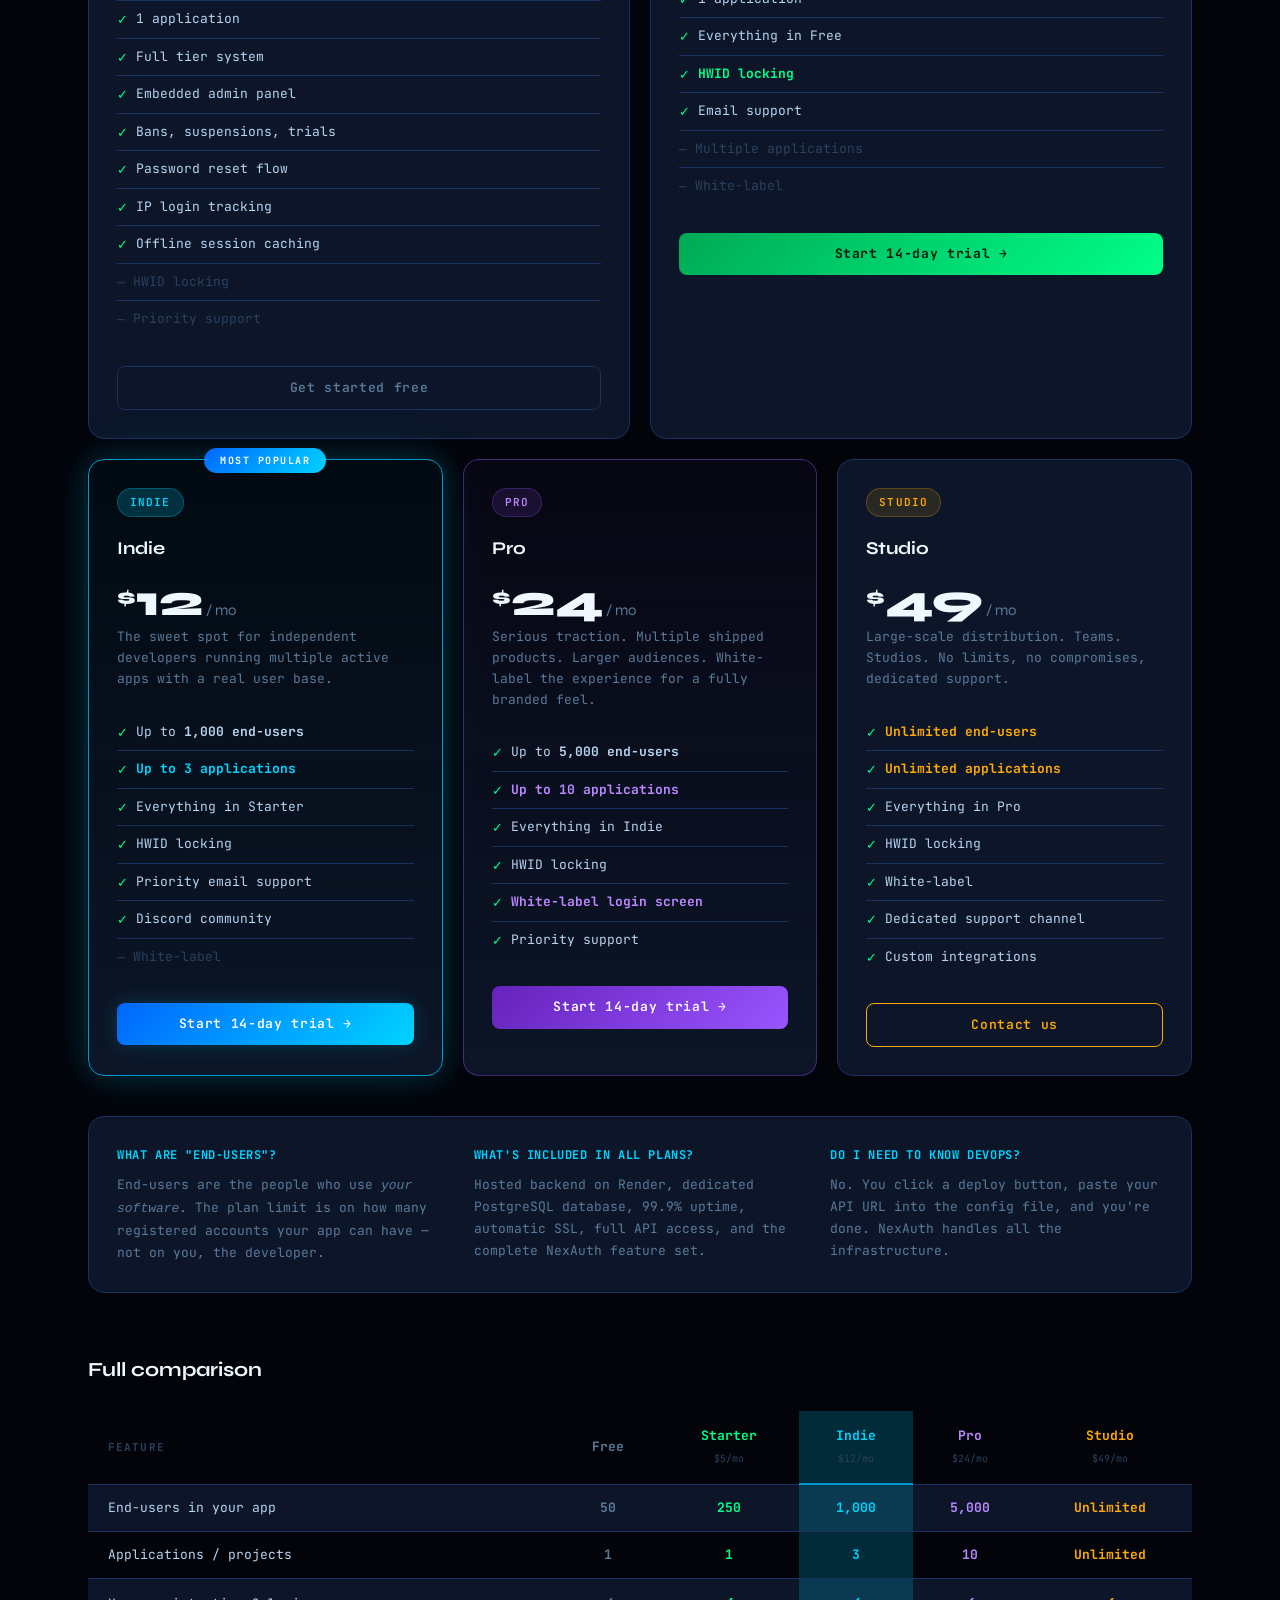
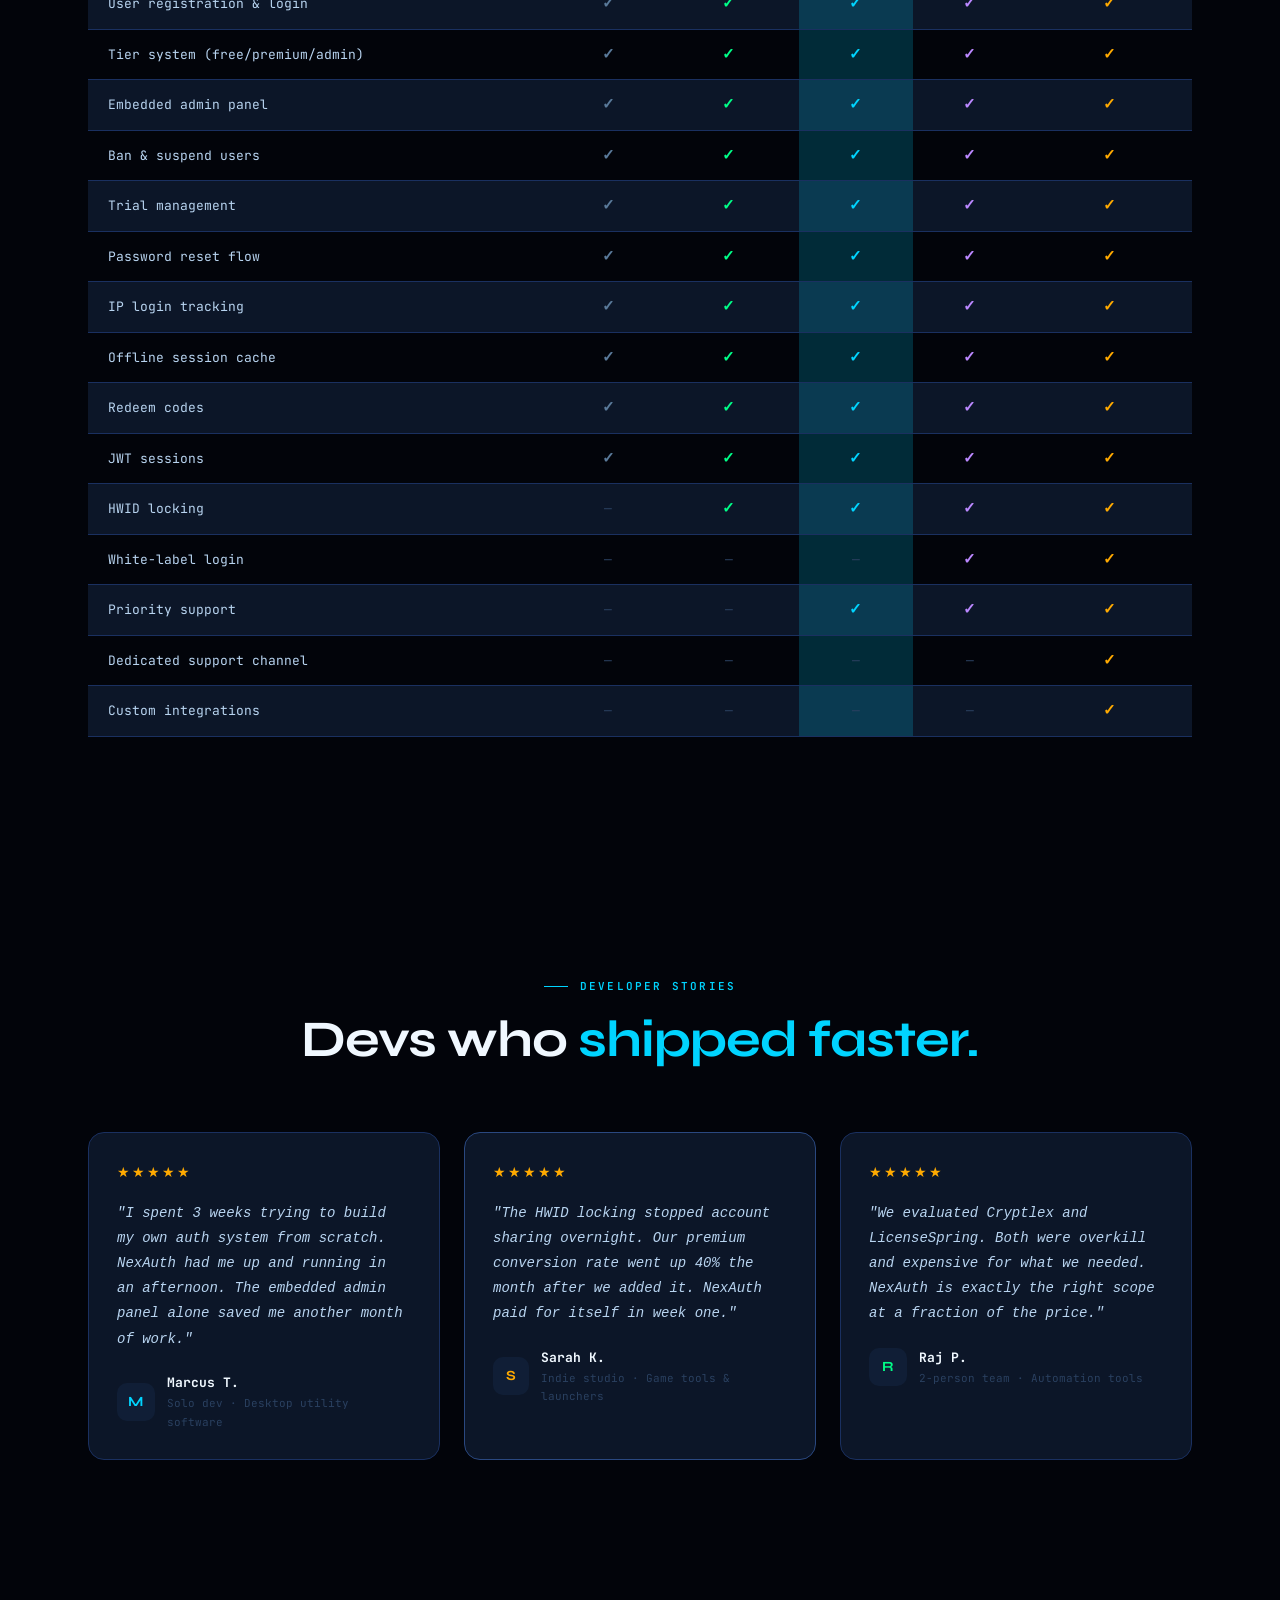
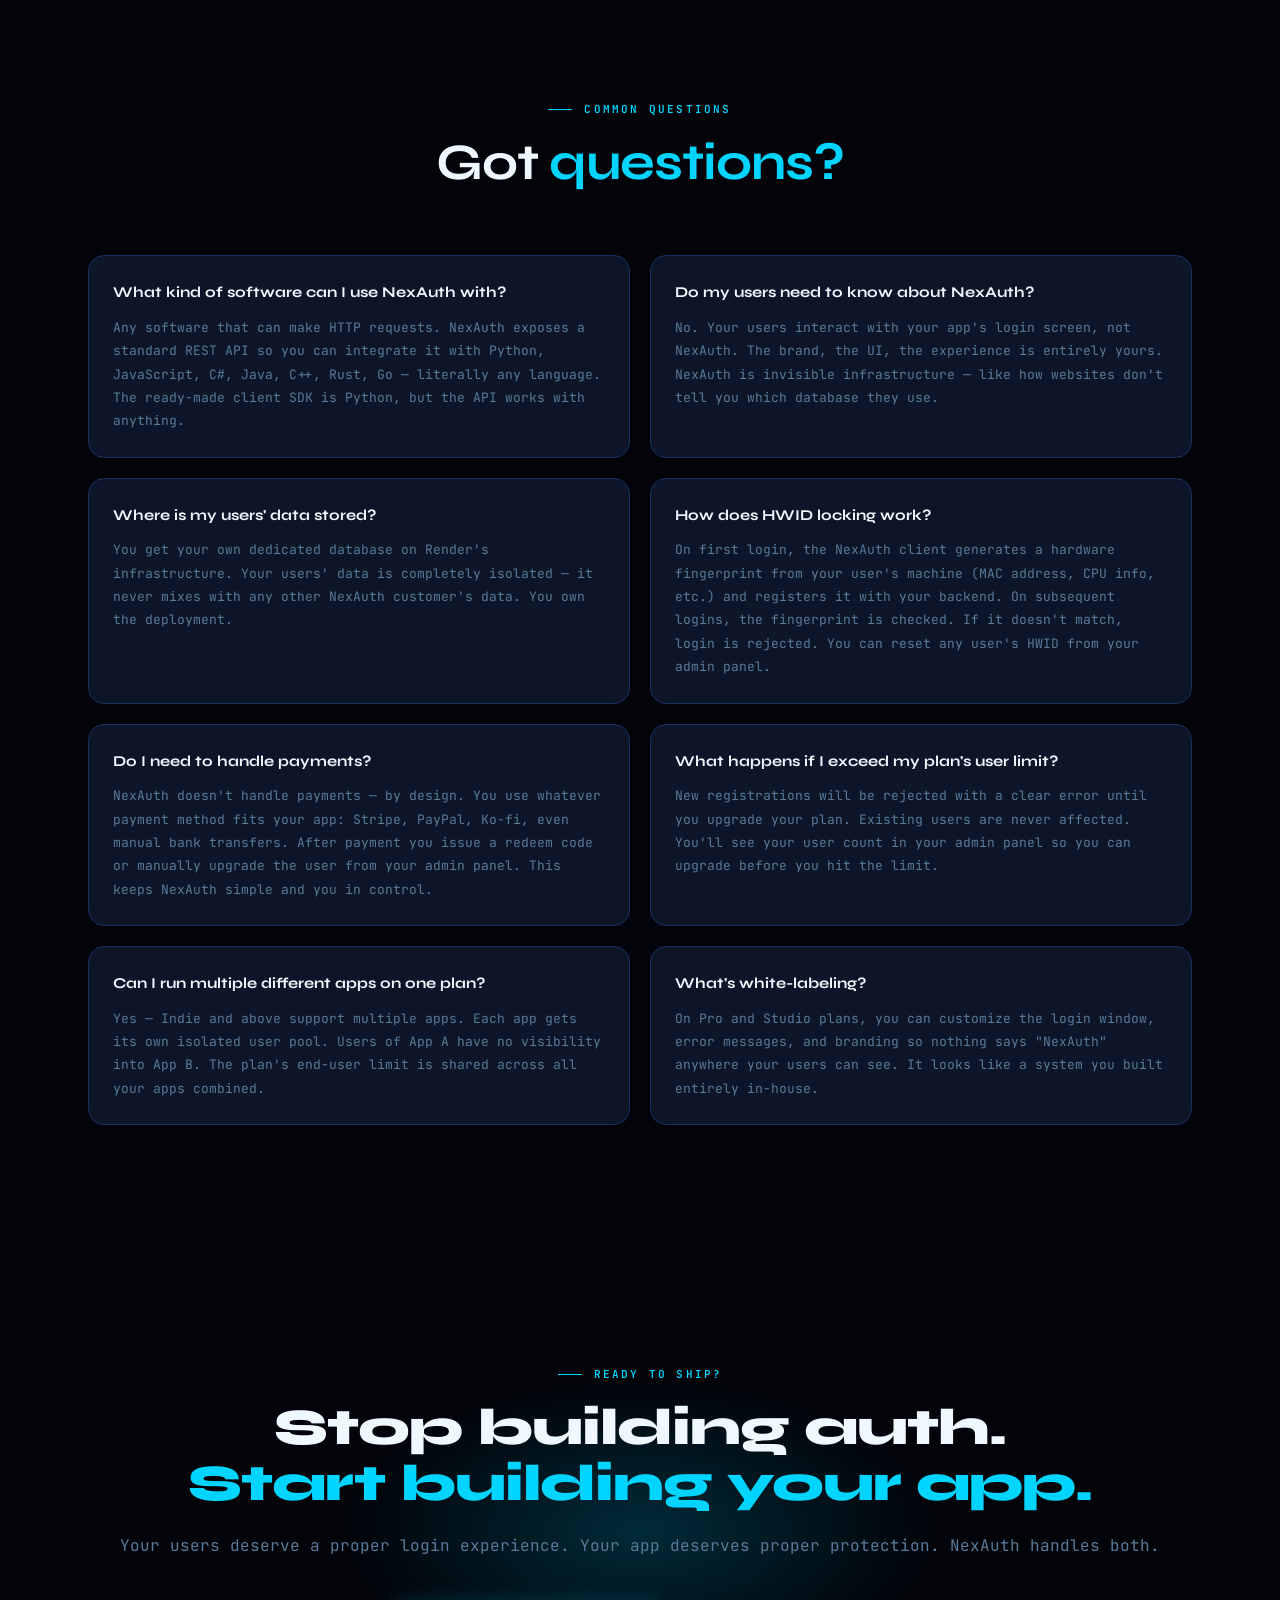
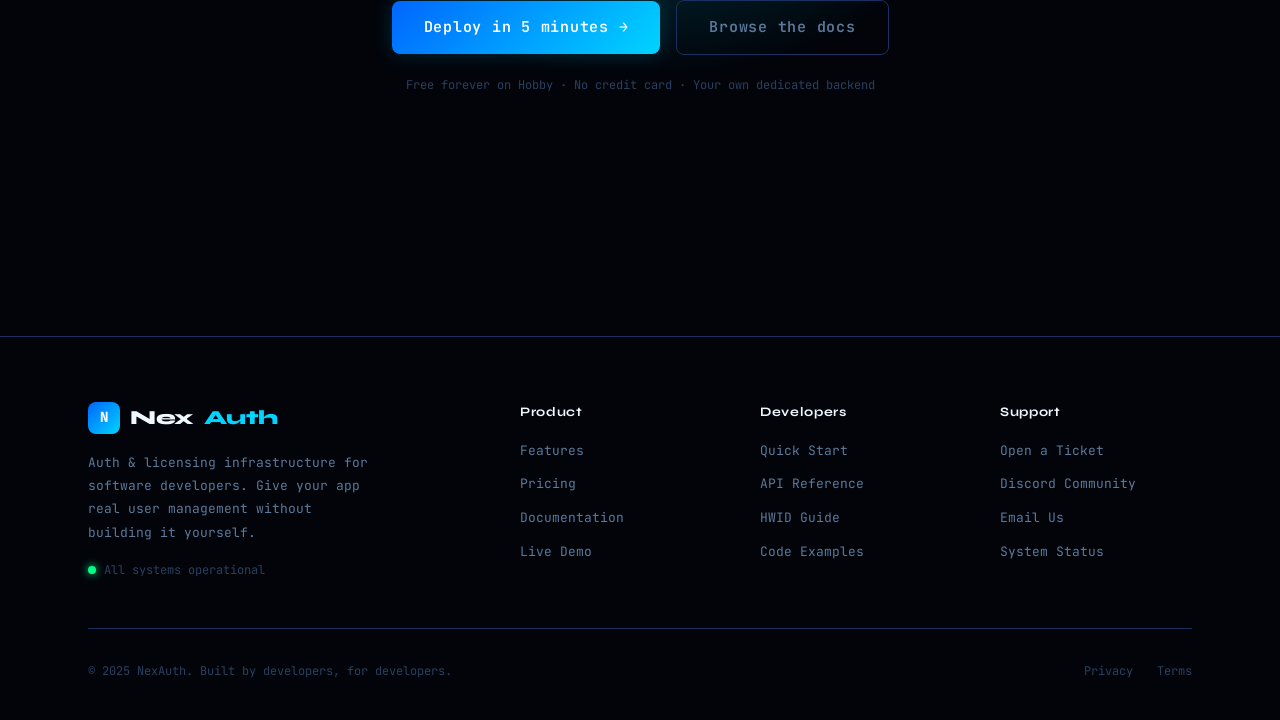
==== commit 18e16390: "Update" ====
--- a/index.html
+++ b/index.html
@@ -3,10 +3,10 @@
 <head>
   <meta charset="UTF-8">
   <meta name="viewport" content="width=device-width, initial-scale=1.0">
-  <title>NexAuth — Licensing & Auth Infrastructure for Indie Developers</title>
+  <title>NexAuth — Auth & Licensing Infrastructure for Software Developers</title>
   <link rel="stylesheet" href="css/style.css">
   <style>
-    /* ── Hero ──────────────────────────────────────────── */
+    /* ── Hero ─────────────────────────────────────────── */
     .hero {
       min-height: 100vh;
       display: flex;
@@ -22,57 +22,35 @@
       align-items: center;
       padding: 80px 0;
     }
-    .hero-eyebrow {
-      display: flex;
-      align-items: center;
-      gap: 12px;
-      margin-bottom: 28px;
-    }
+    .hero-eyebrow { display: flex; align-items: center; gap: 12px; margin-bottom: 28px; }
     .hero-title {
       font-family: var(--font-display);
-      font-size: clamp(40px, 5vw, 68px);
+      font-size: clamp(40px, 5vw, 64px);
       font-weight: 800;
       color: var(--text-hi);
       line-height: 1.05;
       letter-spacing: -0.03em;
       margin-bottom: 24px;
     }
-    .hero-title .line-2 {
-      font-family: var(--font-serif);
-      font-style: italic;
-      font-weight: 300;
-      color: var(--text-dim);
-    }
-    .hero-title .line-3 {
+    .hero-title .hl {
       color: var(--cyan);
       position: relative;
       display: inline-block;
     }
-    .hero-title .line-3::after {
+    .hero-title .hl::after {
       content: '';
       position: absolute;
-      bottom: 4px; left: 0; right: 0;
+      bottom: 2px; left: 0; right: 0;
       height: 3px;
       background: linear-gradient(90deg, var(--electric), var(--cyan));
       border-radius: 2px;
     }
-    .hero-sub {
-      font-size: 16px;
-      color: var(--text-dim);
-      line-height: 1.8;
-      margin-bottom: 40px;
-      max-width: 480px;
-    }
+    .hero-title .dim { font-family: var(--font-serif); font-style: italic; font-weight: 300; color: var(--text-dim); }
+    .hero-sub { font-size: 16px; color: var(--text-dim); line-height: 1.9; margin-bottom: 40px; max-width: 500px; }
     .hero-actions { display: flex; gap: 14px; align-items: center; flex-wrap: wrap; }
-    .hero-note {
-      margin-top: 20px;
-      font-size: 12px;
-      color: var(--text-muted);
-      display: flex;
-      align-items: center;
-      gap: 8px;
-    }
+    .hero-note { margin-top: 20px; font-size: 12px; color: var(--text-muted); display: flex; align-items: center; gap: 8px; }
     .hero-right { position: relative; }
+
     .hero-code-window {
       background: var(--bg-panel);
       border: 1px solid var(--border);
@@ -81,7 +59,7 @@
       box-shadow: 0 24px 80px #00000060, var(--glow-electric);
       animation: fadeInUp 0.8s ease 0.3s both;
     }
-    .hero-code-window .window-bar {
+    .window-bar {
       background: var(--bg-elevated);
       padding: 12px 16px;
       display: flex;
@@ -89,16 +67,13 @@
       gap: 8px;
       border-bottom: 1px solid var(--border);
     }
-    .window-bar .dot { width: 10px; height: 10px; border-radius: 50%; }
-    .dot-red   { background: #ff5f57; }
-    .dot-amber { background: #ffbd2e; }
-    .dot-green { background: #28c941; }
-    .window-bar .filename {
-      margin-left: auto;
-      font-size: 11px;
-      color: var(--text-muted);
-    }
-    .hero-floating-badge {
+    .dot { width: 10px; height: 10px; border-radius: 50%; }
+    .dot-r { background: #ff5f57; }
+    .dot-a { background: #ffbd2e; }
+    .dot-g { background: #28c941; }
+    .window-filename { margin-left: auto; font-size: 11px; color: var(--text-muted); }
+
+    .hero-badge {
       position: absolute;
       background: var(--bg-panel);
       border: 1px solid var(--border);
@@ -108,56 +83,126 @@
       box-shadow: 0 8px 30px #00000050;
       animation: fadeInUp 0.6s ease both;
     }
-    .hero-floating-badge.top-right {
-      top: -20px; right: -20px;
-      border-color: var(--green);
-      animation-delay: 0.8s;
-    }
-    .hero-floating-badge.bottom-left {
-      bottom: -20px; left: -20px;
-      border-color: var(--cyan-dim);
-      animation-delay: 1s;
-    }
-
-    /* ── Social proof ──────────────────────────────────── */
-    .social-proof {
-      padding: 32px 0;
+    .hero-badge.br { top: -20px; right: -20px; border-color: var(--green); animation-delay: 0.8s; }
+    .hero-badge.bl { bottom: -20px; left: -20px; border-color: var(--cyan-dim); animation-delay: 1s; }
+
+    /* ── Lang badges ───────────────────────────────────── */
+    .lang-strip {
+      padding: 28px 0;
       border-top: 1px solid var(--border);
       border-bottom: 1px solid var(--border);
       position: relative;
       z-index: 1;
-    }
-    .social-proof-inner {
+      overflow: hidden;
+    }
+    .lang-strip-inner {
       display: flex;
       align-items: center;
       gap: 48px;
       flex-wrap: wrap;
     }
-    .proof-label { font-size: 12px; color: var(--text-muted); letter-spacing: 0.1em; white-space: nowrap; }
-    .proof-stats { display: flex; gap: 48px; flex: 1; }
-    .proof-stat { text-align: center; }
-    .proof-stat .num {
+    .lang-label { font-size: 11px; color: var(--text-muted); letter-spacing: 0.15em; text-transform: uppercase; white-space: nowrap; }
+    .lang-badges { display: flex; gap: 12px; flex-wrap: wrap; align-items: center; }
+    .lang-badge {
+      display: flex;
+      align-items: center;
+      gap: 8px;
+      padding: 7px 14px;
+      background: var(--bg-elevated);
+      border: 1px solid var(--border);
+      border-radius: 100px;
+      font-size: 12px;
+      font-weight: 600;
+      color: var(--text-dim);
+      transition: all 0.2s;
+    }
+    .lang-badge:hover { border-color: var(--border-bright); color: var(--text-hi); }
+    .lang-badge .dot2 { width: 8px; height: 8px; border-radius: 50%; }
+
+    /* ── Stats ─────────────────────────────────────────── */
+    .stats-strip {
+      padding: 32px 0;
+      border-bottom: 1px solid var(--border);
+      position: relative;
+      z-index: 1;
+    }
+    .stats-strip-inner { display: flex; justify-content: space-around; flex-wrap: wrap; gap: 32px; }
+    .strip-stat { text-align: center; }
+    .strip-stat .num {
       font-family: var(--font-display);
-      font-size: 28px;
+      font-size: 36px;
       font-weight: 800;
       color: var(--text-hi);
       display: block;
-    }
-    .proof-stat .lbl { font-size: 11px; color: var(--text-muted); letter-spacing: 0.08em; }
+      line-height: 1;
+      margin-bottom: 6px;
+    }
+    .strip-stat .lbl { font-size: 11px; color: var(--text-muted); letter-spacing: 0.1em; text-transform: uppercase; }
+
+    /* ── Value props ───────────────────────────────────── */
+    .value-props { padding: 100px 0 0; }
+    .value-grid {
+      display: grid;
+      grid-template-columns: 1fr 1fr;
+      gap: 80px;
+      align-items: center;
+      padding: 80px 0;
+    }
+    .value-grid.flip { direction: rtl; }
+    .value-grid.flip > * { direction: ltr; }
+    .value-visual {
+      background: var(--bg-panel);
+      border: 1px solid var(--border);
+      border-radius: var(--radius-lg);
+      overflow: hidden;
+    }
+    .value-visual-header {
+      background: var(--bg-elevated);
+      padding: 14px 20px;
+      border-bottom: 1px solid var(--border);
+      display: flex;
+      align-items: center;
+      gap: 8px;
+      font-size: 12px;
+      color: var(--text-dim);
+    }
+    .value-visual-body { padding: 24px; }
+    .mini-user-row {
+      display: flex;
+      align-items: center;
+      gap: 12px;
+      padding: 10px 0;
+      border-bottom: 1px solid var(--border);
+    }
+    .mini-user-row:last-child { border-bottom: none; }
+    .mini-avatar {
+      width: 32px; height: 32px;
+      border-radius: 8px;
+      background: var(--bg-elevated);
+      display: flex;
+      align-items: center;
+      justify-content: center;
+      font-size: 12px;
+      font-weight: 700;
+      color: var(--cyan);
+      flex-shrink: 0;
+    }
+    .mini-name { font-size: 13px; color: var(--text-hi); font-weight: 600; flex: 1; }
+    .mini-meta { font-size: 11px; color: var(--text-muted); }
 
     /* ── Features ──────────────────────────────────────── */
     .features { padding: 120px 0; }
     .features-grid {
       display: grid;
       grid-template-columns: repeat(3, 1fr);
-      gap: 24px;
+      gap: 20px;
       margin-top: 64px;
     }
     .feature-card {
       background: var(--bg-panel);
       border: 1px solid var(--border);
       border-radius: var(--radius-lg);
-      padding: 32px;
+      padding: 28px;
       position: relative;
       overflow: hidden;
       transition: all 0.3s;
@@ -165,31 +210,15 @@
     .feature-card::before {
       content: '';
       position: absolute;
-      top: 0; left: 0; right: 0; bottom: 0;
+      inset: 0;
       background: radial-gradient(circle at top left, var(--cyan-glow), transparent 60%);
       opacity: 0;
       transition: opacity 0.3s;
     }
-    .feature-card:hover { border-color: var(--border-bright); transform: translateY(-4px); }
+    .feature-card:hover { border-color: var(--border-bright); transform: translateY(-3px); }
     .feature-card:hover::before { opacity: 1; }
-    .feature-icon {
-      width: 52px; height: 52px;
-      border-radius: 12px;
-      background: var(--bg-elevated);
-      border: 1px solid var(--border);
-      display: flex;
-      align-items: center;
-      justify-content: center;
-      font-size: 24px;
-      margin-bottom: 20px;
-    }
-    .feature-title {
-      font-family: var(--font-display);
-      font-size: 18px;
-      font-weight: 700;
-      color: var(--text-hi);
-      margin-bottom: 10px;
-    }
+    .feature-icon { width: 48px; height: 48px; border-radius: 12px; background: var(--bg-elevated); border: 1px solid var(--border); display: flex; align-items: center; justify-content: center; font-size: 22px; margin-bottom: 18px; }
+    .feature-title { font-family: var(--font-display); font-size: 16px; font-weight: 700; color: var(--text-hi); margin-bottom: 8px; }
     .feature-desc { font-size: 13px; color: var(--text-dim); line-height: 1.8; }
 
     /* ── How it works ──────────────────────────────────── */
@@ -204,15 +233,13 @@
     .steps::before {
       content: '';
       position: absolute;
-      top: 28px;
-      left: 10%;
-      right: 10%;
+      top: 27px; left: 10%; right: 10%;
       height: 1px;
       background: linear-gradient(90deg, transparent, var(--border), var(--border-bright), var(--border), transparent);
     }
     .step { text-align: center; position: relative; }
     .step-num {
-      width: 56px; height: 56px;
+      width: 54px; height: 54px;
       border-radius: 50%;
       background: var(--bg-elevated);
       border: 1px solid var(--border-bright);
@@ -227,52 +254,78 @@
       position: relative;
       z-index: 1;
     }
-    .step-title {
-      font-family: var(--font-display);
-      font-size: 15px;
-      font-weight: 700;
-      color: var(--text-hi);
-      margin-bottom: 8px;
-    }
+    .step-title { font-family: var(--font-display); font-size: 15px; font-weight: 700; color: var(--text-hi); margin-bottom: 8px; }
     .step-desc { font-size: 13px; color: var(--text-dim); line-height: 1.7; }
 
     /* ── Pricing ───────────────────────────────────────── */
     .pricing { padding: 120px 0; }
-    .pricing-grid {
-      display: grid;
-      grid-template-columns: repeat(3, 1fr);
-      gap: 24px;
-      margin-top: 64px;
-      align-items: start;
-    }
+    .plan-card {
+      background: var(--bg-panel);
+      border: 1px solid var(--border);
+      border-radius: var(--radius-lg);
+      padding: 28px;
+      position: relative;
+      transition: all 0.3s;
+    }
+    .plan-card.featured {
+      border-color: var(--cyan-dim);
+      background: linear-gradient(180deg, #00d4ff08 0%, var(--bg-panel) 100%);
+      box-shadow: var(--glow-cyan);
+    }
+    .plan-card.featured::before {
+      content: 'MOST POPULAR';
+      position: absolute;
+      top: -12px; left: 50%;
+      transform: translateX(-50%);
+      background: linear-gradient(135deg, var(--electric), var(--cyan));
+      color: white;
+      font-size: 10px;
+      font-weight: 700;
+      letter-spacing: 0.15em;
+      padding: 4px 16px;
+      border-radius: 100px;
+    }
+    .plan-name { font-family: var(--font-display); font-size: 18px; font-weight: 700; color: var(--text-hi); margin-bottom: 6px; }
+    .plan-price { font-family: var(--font-display); font-size: 44px; font-weight: 800; color: var(--text-hi); line-height: 1; margin: 16px 0 4px; }
+    .plan-price sup { font-size: 22px; vertical-align: top; margin-top: 8px; display: inline-block; }
+    .plan-price .period { font-size: 15px; font-weight: 400; color: var(--text-dim); }
+    .plan-desc { color: var(--text-dim); font-size: 13px; margin-bottom: 24px; line-height: 1.6; }
+    .plan-features { list-style: none; margin-bottom: 28px; }
+    .plan-features li { display: flex; align-items: flex-start; gap: 8px; padding: 8px 0; font-size: 13px; color: var(--text); border-bottom: 1px solid var(--border); line-height: 1.5; }
+    .plan-features li:last-child { border-bottom: none; }
+    .plan-features .check { color: var(--green); font-size: 13px; flex-shrink: 0; margin-top: 1px; }
+    .plan-features .x { color: var(--text-muted); flex-shrink: 0; margin-top: 1px; }
+    .plan-features li.dim { color: var(--text-muted); }
+
+    /* ── Testimonial ───────────────────────────────────── */
+    .testimonials { padding: 120px 0; }
+    .testi-grid { display: grid; grid-template-columns: repeat(3, 1fr); gap: 24px; margin-top: 64px; }
+    .testi-card {
+      background: var(--bg-panel);
+      border: 1px solid var(--border);
+      border-radius: var(--radius-lg);
+      padding: 28px;
+    }
+    .testi-stars { color: var(--amber); font-size: 14px; margin-bottom: 16px; letter-spacing: 2px; }
+    .testi-text { font-size: 14px; color: var(--text); line-height: 1.8; margin-bottom: 20px; font-style: italic; }
+    .testi-author { display: flex; align-items: center; gap: 12px; }
+    .testi-avatar { width: 38px; height: 38px; border-radius: 10px; background: var(--bg-elevated); display: flex; align-items: center; justify-content: center; font-weight: 700; color: var(--cyan); font-family: var(--font-display); }
+    .testi-name { font-size: 13px; font-weight: 700; color: var(--text-hi); }
+    .testi-role { font-size: 11px; color: var(--text-muted); }
+
+    /* ── FAQ ───────────────────────────────────────────── */
+    .faq { padding: 120px 0; }
+    .faq-grid { display: grid; grid-template-columns: 1fr 1fr; gap: 20px; margin-top: 64px; }
+    .faq-item { background: var(--bg-panel); border: 1px solid var(--border); border-radius: var(--radius-lg); padding: 24px; }
+    .faq-q { font-family: var(--font-display); font-size: 15px; font-weight: 700; color: var(--text-hi); margin-bottom: 10px; }
+    .faq-a { font-size: 13px; color: var(--text-dim); line-height: 1.8; }
+    .faq-a code { background: var(--bg-elevated); border: 1px solid var(--border); border-radius: 4px; padding: 1px 6px; font-size: 12px; color: var(--cyan); }
 
     /* ── CTA ───────────────────────────────────────────── */
-    .cta-section {
-      padding: 120px 0;
-      text-align: center;
-      position: relative;
-    }
-    .cta-glow {
-      position: absolute;
-      width: 600px; height: 300px;
-      background: radial-gradient(ellipse, var(--cyan-glow), transparent 70%);
-      top: 50%; left: 50%;
-      transform: translate(-50%, -50%);
-      pointer-events: none;
-    }
-    .cta-title {
-      font-family: var(--font-display);
-      font-size: clamp(36px, 4vw, 56px);
-      font-weight: 800;
-      color: var(--text-hi);
-      line-height: 1.1;
-      margin-bottom: 20px;
-    }
-    .cta-sub {
-      font-size: 16px;
-      color: var(--text-dim);
-      margin-bottom: 40px;
-    }
+    .cta-section { padding: 120px 0; text-align: center; position: relative; }
+    .cta-glow { position: absolute; width: 600px; height: 300px; background: radial-gradient(ellipse, var(--cyan-glow), transparent 70%); top: 50%; left: 50%; transform: translate(-50%, -50%); pointer-events: none; }
+    .cta-title { font-family: var(--font-display); font-size: clamp(36px, 4vw, 54px); font-weight: 800; color: var(--text-hi); line-height: 1.1; margin-bottom: 20px; letter-spacing: -0.02em; }
+    .cta-sub { font-size: 16px; color: var(--text-dim); margin-bottom: 40px; }
   </style>
 </head>
 <body>
@@ -291,7 +344,7 @@
       <li><a href="#how-it-works">How It Works</a></li>
       <li><a href="#pricing">Pricing</a></li>
       <li><a href="docs.html">Docs</a></li>
-      <li><a href="dashboard.html">Dashboard</a></li>
+      <li><a href="dashboard.html">Demo</a></li>
     </ul>
     <div class="nav-cta">
       <div class="flex gap-8" style="align-items:center">
@@ -299,7 +352,7 @@
         <span style="font-size:11px;color:var(--text-muted)">All systems operational</span>
       </div>
       <a href="dashboard.html" class="btn btn-ghost btn-sm">Sign In</a>
-      <a href="dashboard.html" class="btn btn-primary btn-sm">Get Started Free</a>
+      <a href="#pricing" class="btn btn-primary btn-sm">Get Started Free</a>
     </div>
   </nav>
 
@@ -311,20 +364,21 @@
         <div>
           <div class="hero-eyebrow animate-up">
             <span class="tag tag-cyan">⚡ Now in Public Beta</span>
-            <span style="font-size:12px;color:var(--text-muted)">v1.0 — Built by devs, for devs</span>
+            <span style="font-size:12px;color:var(--text-muted)">Works with any software, any language</span>
           </div>
           <h1 class="hero-title animate-up delay-1">
-            Licensing &amp;<br>
-            <span class="line-2">authentication</span><br>
-            <span class="line-3">that just works.</span>
+            Add user accounts,<br>
+            <span class="dim">licensing &amp; tiers</span><br>
+            to <span class="hl">any app.</span>
           </h1>
           <p class="hero-sub animate-up delay-2">
-            Stop paying $200/month for enterprise auth. NexAuth gives your app
-            production-grade user accounts, license tiers, HWID locking, trial management,
-            and a full embedded admin panel — starting free.
+            NexAuth is a hosted auth &amp; licensing backend you integrate into your software
+            in minutes. Give your users accounts, gate features by tier, lock licenses to
+            hardware, and manage everything from an embedded admin panel — without building
+            any of it yourself.
           </p>
           <div class="hero-actions animate-up delay-3">
-            <a href="dashboard.html" class="btn btn-primary btn-lg">Start for free →</a>
+            <a href="#pricing" class="btn btn-primary btn-lg">Start for free →</a>
             <a href="docs.html" class="btn btn-ghost btn-lg">Read the docs</a>
           </div>
           <div class="hero-note animate-up delay-4">
@@ -332,146 +386,347 @@
             <span style="margin:0 8px;color:var(--border)">·</span>
             <span>✓</span> 50 users free forever
             <span style="margin:0 8px;color:var(--border)">·</span>
-            <span>✓</span> 5-minute setup
-          </div>
-        </div>
-
-        <div class="hero-right">
+            <span>✓</span> Any language, any platform
+          </div>
+        </div>
+
+        <div class="hero-right animate-up delay-2">
           <div class="hero-code-window">
             <div class="window-bar">
-              <div class="dot dot-red"></div>
-              <div class="dot dot-amber"></div>
-              <div class="dot dot-green"></div>
-              <span class="filename">auth.py</span>
+              <div class="dot dot-r"></div>
+              <div class="dot dot-a"></div>
+              <div class="dot dot-g"></div>
+              <span class="window-filename">integrate.py</span>
             </div>
             <div class="code-block" style="border:none;border-radius:0;padding:28px">
-<span class="c-comment"># Drop NexAuth into any Python project</span>
+<span class="c-comment"># 1. Install the NexAuth client</span>
+<span class="c-comment">#    pip install nexauth-client</span>
+
 <span class="c-keyword">import</span> <span class="c-func">nexauth</span> <span class="c-keyword">as</span> <span class="c-var">auth</span>
 
-<span class="c-comment"># Configure once</span>
-<span class="c-var">auth</span>.<span class="c-func">configure</span>(
-  app_id   = <span class="c-string">"your-app-id"</span>,
-  api_base = <span class="c-string">"https://your.render.app"</span>
-)
-
-<span class="c-comment"># Check tier anywhere in your app</span>
+<span class="c-comment"># 2. Point it at your backend</span>
+<span class="c-var">auth</span>.<span class="c-func">configure</span>(api=<span class="c-string">"https://your-app.onrender.com"</span>)
+
+<span class="c-comment"># 3. Show login on startup</span>
+<span class="c-keyword">if not</span> <span class="c-var">auth</span>.<span class="c-func">try_restore_session</span>():
+    <span class="c-var">auth</span>.<span class="c-func">show_login</span>(on_success=launch_app)
+
+<span class="c-comment"># 4. Gate features by tier</span>
 <span class="c-keyword">if</span> <span class="c-var">auth</span>.<span class="c-func">is_premium</span>():
-  <span class="c-func">unlock_feature</span>()
-
-<span class="c-comment"># Verify HWID automatically</span>
-<span class="c-keyword">if not</span> <span class="c-var">auth</span>.<span class="c-func">verify_hwid</span>():
-  <span class="c-func">show_locked_screen</span>()
-
-<span class="c-comment"># Trial management built-in</span>
-<span class="c-var">trial</span> = <span class="c-var">auth</span>.<span class="c-func">get_trial_info</span>()
-<span class="c-keyword">print</span>(<span class="c-string">f"</span><span class="c-num">{trial.days_remaining}</span><span class="c-string"> days left"</span>)
+    <span class="c-func">enable_premium_features</span>()
+
+<span class="c-comment"># 5. That's it — your app is protected</span>
+<span class="c-comment">#    Manage users from the admin panel</span>
+<span class="c-comment">#    inside your app. No dashboard needed.</span>
             </div>
           </div>
-          <div class="hero-floating-badge top-right">
+          <div class="hero-badge br">
             <div class="flex gap-8" style="align-items:center;margin-bottom:4px">
               <div class="status-dot"></div>
               <span class="text-green" style="font-weight:600;font-size:13px">License Verified</span>
             </div>
-            <div style="font-size:11px;color:var(--text-muted)">HWID ✓ · Tier: PREMIUM · 28d left</div>
-          </div>
-          <div class="hero-floating-badge bottom-left">
-            <div style="font-size:11px;color:var(--text-muted);margin-bottom:4px">NEW USER</div>
-            <div style="font-size:13px;color:var(--text-hi);font-weight:600">darkwolf92 registered</div>
-            <div style="font-size:11px;color:var(--text-muted)">2 seconds ago · free tier</div>
+            <div style="font-size:11px;color:var(--text-muted)">HWID ✓ · Tier: PREMIUM · Active</div>
+          </div>
+          <div class="hero-badge bl">
+            <div style="font-size:11px;color:var(--text-muted);margin-bottom:4px">NEW REGISTRATION</div>
+            <div style="font-size:13px;color:var(--text-hi);font-weight:600">user_4821 registered</div>
+            <div style="font-size:11px;color:var(--text-muted)">3 seconds ago · free tier</div>
           </div>
         </div>
       </div>
     </div>
   </section>
 
-  <!-- ── Social proof ──────────────────────────────────── -->
-  <section class="social-proof">
+  <!-- ── Language strip ────────────────────────────────── -->
+  <section class="lang-strip">
     <div class="container">
-      <div class="social-proof-inner">
-        <div class="proof-label">TRUSTED BY INDIE DEVS</div>
-        <div class="proof-stats">
-          <div class="proof-stat">
-            <span class="num" data-count="2840">0</span>
-            <span class="lbl">APPS PROTECTED</span>
-          </div>
-          <div class="proof-stat">
-            <span class="num" data-count="48200">0</span>
-            <span class="lbl">LICENSES ISSUED</span>
-          </div>
-          <div class="proof-stat">
-            <span class="num" data-count="99">0</span>
-            <span class="lbl">% UPTIME</span>
-          </div>
-          <div class="proof-stat">
-            <span class="num" data-count="340">0</span>
-            <span class="lbl">HWID RESETS / MO</span>
-          </div>
+      <div class="lang-strip-inner">
+        <div class="lang-label">Works with</div>
+        <div class="lang-badges">
+          <div class="lang-badge"><div class="dot2" style="background:#3776ab"></div>Python</div>
+          <div class="lang-badge"><div class="dot2" style="background:#f7df1e"></div>JavaScript</div>
+          <div class="lang-badge"><div class="dot2" style="background:#b07219"></div>Java</div>
+          <div class="lang-badge"><div class="dot2" style="background:#178600"></div>C#</div>
+          <div class="lang-badge"><div class="dot2" style="background:#b83998"></div>C++</div>
+          <div class="lang-badge"><div class="dot2" style="background:#00add8"></div>Go</div>
+          <div class="lang-badge"><div class="dot2" style="background:#dea584"></div>Rust</div>
+          <div class="lang-badge"><div class="dot2" style="background:#e34c26"></div>Any REST client</div>
         </div>
       </div>
     </div>
   </section>
 
-  <!-- ── Features ──────────────────────────────────────── -->
+  <!-- ── Stats ─────────────────────────────────────────── -->
+  <section class="stats-strip">
+    <div class="container">
+      <div class="stats-strip-inner">
+        <div class="strip-stat">
+          <span class="num" data-count="3200">0</span>
+          <span class="lbl">Apps Protected</span>
+        </div>
+        <div class="strip-stat">
+          <span class="num" data-count="61000">0</span>
+          <span class="lbl">End-Users Managed</span>
+        </div>
+        <div class="strip-stat">
+          <span class="num" data-count="99">0</span>
+          <span class="lbl">% Uptime</span>
+        </div>
+        <div class="strip-stat">
+          <span class="num" data-count="5">0</span>
+          <span class="lbl">Min to Integrate</span>
+        </div>
+        <div class="strip-stat">
+          <span class="num" data-count="0">0</span>
+          <span class="lbl">$ to Start</span>
+        </div>
+      </div>
+    </div>
+  </section>
+
+  <!-- ── Value Props ────────────────────────────────────── -->
+  <section class="value-props">
+    <div class="container">
+
+      <!-- Value 1: User management -->
+      <div class="value-grid scroll-reveal">
+        <div>
+          <div class="section-eyebrow">For your end-users</div>
+          <h2 class="section-title mb-16">
+            Your app gets<br>
+            <span class="accent">real user accounts.</span>
+          </h2>
+          <p class="section-sub mb-24">
+            Your users register and log in directly inside your software. NexAuth handles
+            authentication, sessions, and account management completely — your users never
+            leave your app or touch any NexAuth-branded page unless you want them to.
+          </p>
+          <ul style="list-style:none;display:flex;flex-direction:column;gap:12px">
+            <li class="flex gap-12" style="align-items:flex-start"><span class="text-cyan" style="margin-top:2px">→</span> <span style="color:var(--text-dim);font-size:13px;line-height:1.7">Users register with username + password + optional email — all stored securely in your own hosted database</span></li>
+            <li class="flex gap-12" style="align-items:flex-start"><span class="text-cyan" style="margin-top:2px">→</span> <span style="color:var(--text-dim);font-size:13px;line-height:1.7">JWT sessions with offline grace periods so your app works without internet for up to 7 days</span></li>
+            <li class="flex gap-12" style="align-items:flex-start"><span class="text-cyan" style="margin-top:2px">→</span> <span style="color:var(--text-dim);font-size:13px;line-height:1.7">Users can update their profile, email, and password from inside your app</span></li>
+          </ul>
+        </div>
+        <div class="value-visual scroll-reveal">
+          <div class="value-visual-header">
+            <div class="dot dot-r"></div>
+            <div class="dot dot-a"></div>
+            <div class="dot dot-g"></div>
+            <span style="margin-left:8px">Your App — User Management</span>
+          </div>
+          <div class="value-visual-body">
+            <div style="margin-bottom:16px;display:flex;justify-content:space-between;align-items:center">
+              <span style="font-size:11px;letter-spacing:0.1em;color:var(--text-muted);text-transform:uppercase">Recent Registrations</span>
+              <span class="tag tag-green" style="font-size:10px">Live</span>
+            </div>
+            <div class="mini-user-row">
+              <div class="mini-avatar">A</div>
+              <div style="flex:1"><div class="mini-name">alex_storm</div><div class="mini-meta">2 min ago · free tier</div></div>
+              <span class="tag tag-dim" style="font-size:10px">🎮 FREE</span>
+            </div>
+            <div class="mini-user-row">
+              <div class="mini-avatar" style="color:var(--accent2)">J</div>
+              <div style="flex:1"><div class="mini-name">jdev_99</div><div class="mini-meta">14 min ago · premium</div></div>
+              <span class="tag tag-cyan" style="font-size:10px">💎 PRO</span>
+            </div>
+            <div class="mini-user-row">
+              <div class="mini-avatar" style="color:var(--amber)">M</div>
+              <div style="flex:1"><div class="mini-name">max_build</div><div class="mini-meta">1 hour ago · trial</div></div>
+              <span class="tag tag-amber" style="font-size:10px">⏱ TRIAL</span>
+            </div>
+            <div class="mini-user-row">
+              <div class="mini-avatar" style="color:var(--green)">S</div>
+              <div style="flex:1"><div class="mini-name">synthwave_k</div><div class="mini-meta">3 hours ago · free tier</div></div>
+              <span class="tag tag-dim" style="font-size:10px">🎮 FREE</span>
+            </div>
+            <div style="margin-top:16px;padding-top:16px;border-top:1px solid var(--border);display:flex;justify-content:space-between;font-size:12px;color:var(--text-muted)">
+              <span>Total users: <strong style="color:var(--text-hi)">1,284</strong></span>
+              <span>Premium: <strong style="color:var(--cyan)">312</strong></span>
+              <span>Trials: <strong style="color:var(--amber)">48</strong></span>
+            </div>
+          </div>
+        </div>
+      </div>
+
+      <!-- Value 2: Tier control -->
+      <div class="value-grid flip scroll-reveal" style="padding-top:0">
+        <div>
+          <div class="section-eyebrow">For your revenue</div>
+          <h2 class="section-title mb-16">
+            Gate features.<br>
+            <span class="accent">Charge for value.</span>
+          </h2>
+          <p class="section-sub mb-24">
+            Define what's free and what's paid in your app. NexAuth gives every user a tier —
+            free, premium, or admin — and you decide what each tier unlocks. Upgrade users
+            instantly, grant trials, or let them redeem codes. No payment processing built-in,
+            so you use whatever fits your model: Stripe, PayPal, Ko-fi, a Discord bot, anything.
+          </p>
+          <ul style="list-style:none;display:flex;flex-direction:column;gap:12px">
+            <li class="flex gap-12" style="align-items:flex-start"><span class="text-cyan" style="margin-top:2px">→</span> <span style="color:var(--text-dim);font-size:13px;line-height:1.7">Free / Premium / Admin tiers built-in — check <code style="font-size:11px;background:var(--bg-elevated);border:1px solid var(--border);border-radius:3px;padding:1px 5px;color:var(--cyan)">auth.is_premium()</code> anywhere in your code</span></li>
+            <li class="flex gap-12" style="align-items:flex-start"><span class="text-cyan" style="margin-top:2px">→</span> <span style="color:var(--text-dim);font-size:13px;line-height:1.7">Redeem codes let users type a code to upgrade — works with any payment flow</span></li>
+            <li class="flex gap-12" style="align-items:flex-start"><span class="text-cyan" style="margin-top:2px">→</span> <span style="color:var(--text-dim);font-size:13px;line-height:1.7">Time-limited trials with automatic expiry — set duration in minutes, hours, days, or weeks</span></li>
+          </ul>
+        </div>
+        <div class="value-visual scroll-reveal">
+          <div class="value-visual-header">
+            <div class="dot dot-r"></div>
+            <div class="dot dot-a"></div>
+            <div class="dot dot-g"></div>
+            <span style="margin-left:8px">Tier Gating Example</span>
+          </div>
+          <div class="value-visual-body">
+            <div class="code-block" style="padding:20px;background:var(--bg-void)">
+<span class="c-comment"># Gate anything with one line</span>
+
+<span class="c-keyword">def</span> <span class="c-func">show_export_button</span>():
+    <span class="c-keyword">if not</span> <span class="c-var">auth</span>.<span class="c-func">is_premium</span>():
+        <span class="c-func">show_upgrade_prompt</span>()
+        <span class="c-keyword">return</span>
+    <span class="c-func">export_to_csv</span>()
+
+<span class="c-keyword">def</span> <span class="c-func">load_advanced_tab</span>():
+    <span class="c-keyword">if</span> <span class="c-var">auth</span>.current_tier == <span class="c-string">"admin"</span>:
+        <span class="c-func">show_admin_panel</span>()
+
+<span class="c-comment"># Grant a 7-day trial from admin panel</span>
+<span class="c-var">auth</span>.<span class="c-func">admin_set_trial</span>(
+    user=<span class="c-string">"new_user"</span>, days=<span class="c-num">7</span>
+)
+            </div>
+          </div>
+        </div>
+      </div>
+
+      <!-- Value 3: Admin panel -->
+      <div class="value-grid scroll-reveal" style="padding-top:0;padding-bottom:0">
+        <div>
+          <div class="section-eyebrow">For you, the developer</div>
+          <h2 class="section-title mb-16">
+            Manage everything<br>
+            <span class="accent">from inside your app.</span>
+          </h2>
+          <p class="section-sub mb-24">
+            There's no separate admin dashboard to log into, no browser tab to keep open,
+            no third-party portal. Your admin panel lives directly inside your app, visible
+            only to admin-tier accounts. Every user management action is one click away
+            while you use your own software.
+          </p>
+          <ul style="list-style:none;display:flex;flex-direction:column;gap:12px">
+            <li class="flex gap-12" style="align-items:flex-start"><span class="text-cyan" style="margin-top:2px">→</span> <span style="color:var(--text-dim);font-size:13px;line-height:1.7">Search, filter and browse all your users — click any user to open their full profile</span></li>
+            <li class="flex gap-12" style="align-items:flex-start"><span class="text-cyan" style="margin-top:2px">→</span> <span style="color:var(--text-dim);font-size:13px;line-height:1.7">Ban, suspend, upgrade, trial, reset HWID, edit email — all from one popup per user</span></li>
+            <li class="flex gap-12" style="align-items:flex-start"><span class="text-cyan" style="margin-top:2px">→</span> <span style="color:var(--text-dim);font-size:13px;line-height:1.7">Notification system surfaces password reset requests and flags so you never miss them</span></li>
+          </ul>
+        </div>
+        <div class="value-visual scroll-reveal">
+          <div class="value-visual-header">
+            <div class="dot dot-r"></div>
+            <div class="dot dot-a"></div>
+            <div class="dot dot-g"></div>
+            <span style="margin-left:8px">Embedded Admin Panel</span>
+            <span class="tag tag-amber" style="font-size:10px;margin-left:auto">Admin Only</span>
+          </div>
+          <div class="value-visual-body" style="padding:16px">
+            <div style="background:var(--bg-elevated);border:1px solid var(--border);border-radius:8px;padding:14px;margin-bottom:12px">
+              <div style="display:flex;align-items:center;justify-content:space-between;margin-bottom:12px">
+                <span style="font-size:12px;font-weight:700;color:var(--text-hi)">👤 User Profile — jdev_99</span>
+                <span class="tag tag-cyan" style="font-size:10px">💎 PREMIUM</span>
+              </div>
+              <div style="display:grid;grid-template-columns:1fr 1fr;gap:8px;font-size:12px;margin-bottom:12px">
+                <div style="color:var(--text-muted)">Status: <span style="color:var(--green)">Active</span></div>
+                <div style="color:var(--text-muted)">Joined: <span style="color:var(--text)">Mar 2, 2025</span></div>
+                <div style="color:var(--text-muted)">HWID: <span style="color:var(--green)">Locked ✓</span></div>
+                <div style="color:var(--text-muted)">IPs: <span style="color:var(--text)">3 on file</span></div>
+              </div>
+              <div style="display:flex;gap:6px;flex-wrap:wrap">
+                <button class="btn btn-ghost btn-sm" style="font-size:11px;padding:5px 10px">⏱ Trial</button>
+                <button class="btn btn-ghost btn-sm" style="font-size:11px;padding:5px 10px">⏸ Suspend</button>
+                <button class="btn btn-ghost btn-sm" style="font-size:11px;padding:5px 10px;color:var(--danger);border-color:var(--danger)">🔴 Ban</button>
+                <button class="btn btn-ghost btn-sm" style="font-size:11px;padding:5px 10px">🌐 IP History</button>
+              </div>
+            </div>
+            <div style="font-size:11px;color:var(--text-muted);text-align:center">Double-click any user in your app to open their profile</div>
+          </div>
+        </div>
+      </div>
+
+    </div>
+  </section>
+
+  <!-- ── Features grid ──────────────────────────────────── -->
   <section class="features" id="features">
     <div class="container">
       <div class="text-center scroll-reveal">
-        <div class="section-eyebrow" style="justify-content:center">What you get</div>
+        <div class="section-eyebrow" style="justify-content:center">Full feature set</div>
         <h2 class="section-title mb-16">
-          Everything your app needs<br>
-          <span class="serif">to manage its users.</span>
+          Everything included.<br>
+          <span class="serif">On every plan.</span>
         </h2>
         <p class="section-sub" style="margin:0 auto">
-          NexAuth is the backend you drop into your app. Your users register, log in, and get
-          access to whatever tiers you define. You manage everything from an embedded admin panel
-          — no separate dashboard, no extra logins.
+          NexAuth doesn't gate features behind higher tiers. You get the complete system
+          on day one. Plans only limit how many end-users your app can have.
         </p>
       </div>
-
       <div class="features-grid">
         <div class="feature-card scroll-reveal">
           <div class="feature-icon">👥</div>
-          <div class="feature-title">User Accounts for Your App</div>
-          <div class="feature-desc">Your end-users get accounts with usernames, passwords, and emails. They register directly inside your app — NexAuth handles everything behind the scenes.</div>
+          <div class="feature-title">User Registration &amp; Login</div>
+          <div class="feature-desc">Your end-users get accounts with usernames, passwords, and email — handled entirely inside your software with a built-in login window component.</div>
         </div>
         <div class="feature-card scroll-reveal">
-          <div class="feature-icon">🔑</div>
-          <div class="feature-title">Tiered Access Control</div>
-          <div class="feature-desc">Define free, premium, and admin tiers for your users. Gate any feature in your app with a single line: <code style="font-size:11px">auth.is_premium()</code>. Upgrade users instantly from your admin panel.</div>
+          <div class="feature-icon">🎚️</div>
+          <div class="feature-title">Tier-Based Access Control</div>
+          <div class="feature-desc">Free, premium, and admin tiers out of the box. Check any user's tier in one line of code. Upgrade, downgrade, or grant temporary access from your admin panel.</div>
         </div>
         <div class="feature-card scroll-reveal">
           <div class="feature-icon">💻</div>
           <div class="feature-title">HWID Locking</div>
-          <div class="feature-desc">Bind your users' licenses to their hardware automatically. Prevent account sharing. Reset any user's HWID from your admin panel when they get a new PC.</div>
+          <div class="feature-desc">Bind licenses to hardware fingerprints to prevent account sharing. Admins can reset any user's HWID instantly when they get a new machine.</div>
         </div>
         <div class="feature-card scroll-reveal">
           <div class="feature-icon">⏱️</div>
           <div class="feature-title">Trial Management</div>
-          <div class="feature-desc">Grant time-limited trials to your users — minutes, hours, days, or weeks. Trials expire automatically and revert to free. Extend or revoke anytime from your admin panel.</div>
+          <div class="feature-desc">Grant time-limited premium access to any user. Set durations in minutes, hours, days, or weeks. Trials expire and revert to free automatically — no cron jobs needed.</div>
         </div>
         <div class="feature-card scroll-reveal">
           <div class="feature-icon">🛡️</div>
-          <div class="feature-title">Ban &amp; Suspend Your Users</div>
-          <div class="feature-desc">Temporarily suspend a user with a duration and reason, or permanently ban them. Your users see your message when they try to log in. Lift it with one click.</div>
+          <div class="feature-title">Ban &amp; Suspend</div>
+          <div class="feature-desc">Permanent bans or timed suspensions with custom reasons. Your users see your message on their next login attempt. Lift any restriction with one click.</div>
         </div>
         <div class="feature-card scroll-reveal">
           <div class="feature-icon">📍</div>
-          <div class="feature-title">IP Login Tracking</div>
-          <div class="feature-desc">See the last 3 login IPs for every one of your users. Spot account sharing, suspicious logins, or compromised accounts. Admin accounts are always protected and redacted.</div>
+          <div class="feature-title">Login IP Tracking</div>
+          <div class="feature-desc">See the last 3 login IPs for any of your users. Spot account sharing, suspicious logins, or compromised accounts. Your admin account is always redacted for safety.</div>
         </div>
         <div class="feature-card scroll-reveal">
           <div class="feature-icon">🔐</div>
           <div class="feature-title">Password Reset Flow</div>
-          <div class="feature-desc">Your users request a reset and you get notified. Issue them a code through your admin panel — no email server needed. Codes expire in 48 hours automatically.</div>
+          <div class="feature-desc">Users request a reset and an admin notification is created. You issue an 8-character code through your admin panel — no email server required on your end.</div>
         </div>
         <div class="feature-card scroll-reveal">
           <div class="feature-icon">🎛️</div>
           <div class="feature-title">Embedded Admin Panel</div>
-          <div class="feature-desc">Your entire admin panel lives inside your app, visible only to admin-tier accounts. Manage all your users without leaving your app or maintaining a separate dashboard.</div>
+          <div class="feature-desc">Admin lives inside your app — not in a browser. No second login, no separate tool, no extra cost. Only admin-tier accounts can even see the panel exists.</div>
         </div>
         <div class="feature-card scroll-reveal">
           <div class="feature-icon">📶</div>
-          <div class="feature-title">Offline Grace Period</div>
-          <div class="feature-desc">Your users stay authenticated for up to 7 days without internet. Their tier and session are cached locally so your app keeps working when they're offline.</div>
+          <div class="feature-title">Offline Session Cache</div>
+          <div class="feature-desc">User sessions and tier data are cached locally. Your app keeps working for up to 7 days without internet — great for desktop tools used in the field.</div>
+        </div>
+        <div class="feature-card scroll-reveal">
+          <div class="feature-icon">🔑</div>
+          <div class="feature-title">Redeem Codes</div>
+          <div class="feature-desc">Issue upgrade codes users can type into your app to activate premium access. Codes are set in your environment variables — never visible in your source code.</div>
+        </div>
+        <div class="feature-card scroll-reveal">
+          <div class="feature-icon">🔒</div>
+          <div class="feature-title">Signed JWT Sessions</div>
+          <div class="feature-desc">Industry-standard JWT tokens signed server-side. The client can never forge or tamper with tier data — it's always enforced by your backend, never trusted from the app.</div>
+        </div>
+        <div class="feature-card scroll-reveal">
+          <div class="feature-icon">🚀</div>
+          <div class="feature-title">Your Own Dedicated Backend</div>
+          <div class="feature-desc">Every NexAuth plan deploys your own isolated Flask server + PostgreSQL database on Render. Your users' data never mixes with anyone else's.</div>
         </div>
       </div>
     </div>
@@ -482,32 +737,36 @@
     <div class="grid-overlay"></div>
     <div class="container">
       <div class="text-center scroll-reveal">
-        <div class="section-eyebrow" style="justify-content:center">Simple by design</div>
-        <h2 class="section-title mb-16">From zero to <span class="accent">protected app</span><br>in 5 minutes.</h2>
+        <div class="section-eyebrow" style="justify-content:center">Dead simple setup</div>
+        <h2 class="section-title mb-16">
+          Protected app in<br>
+          <span class="accent">under 5 minutes.</span>
+        </h2>
         <p class="section-sub" style="margin:0 auto">
-          NexAuth plugs into any Python desktop app. Two files and a config change — that's the entire integration.
+          No DevOps knowledge needed. No server configuration. No database setup.
+          If you can make an HTTP request, you can integrate NexAuth.
         </p>
       </div>
       <div class="steps scroll-reveal">
         <div class="step">
           <div class="step-num">1</div>
           <div class="step-title">Pick a Plan &amp; Deploy</div>
-          <div class="step-desc">Choose your plan, click deploy to Render. Your dedicated auth server and Postgres database are live in under 2 minutes.</div>
+          <div class="step-desc">Choose your plan and click deploy to Render. Your dedicated auth server and Postgres database spin up automatically in under 2 minutes.</div>
         </div>
         <div class="step">
           <div class="step-num">2</div>
-          <div class="step-title">Drop Files Into Your App</div>
-          <div class="step-desc">Add auth.py and login_window.py to your project. Set your server URL. That's literally the entire client integration.</div>
+          <div class="step-title">Add the Client SDK</div>
+          <div class="step-desc">Download two files — auth.py and login_window.py — and drop them into your project. Set your server URL. That's the entire client integration.</div>
         </div>
         <div class="step">
           <div class="step-num">3</div>
           <div class="step-title">Gate Your Features</div>
-          <div class="step-desc">Use <code style="font-size:11px">auth.is_premium()</code> anywhere in your code to unlock features for paying users. One line per feature.</div>
+          <div class="step-desc">Call <code style="font-size:11px;background:var(--bg-elevated);border:1px solid var(--border);border-radius:3px;padding:1px 5px;color:var(--cyan)">auth.is_premium()</code> wherever you want to restrict access. One line unlocks or blocks any feature.</div>
         </div>
         <div class="step">
           <div class="step-num">4</div>
           <div class="step-title">Ship &amp; Manage</div>
-          <div class="step-desc">Distribute your app however you want. Your embedded admin panel lets you manage every user — tiers, bans, trials, resets — without leaving the app.</div>
+          <div class="step-desc">Distribute your software however you want. Your embedded admin panel lets you manage every user without ever leaving your own app.</div>
         </div>
       </div>
     </div>
@@ -517,110 +776,104 @@
   <section class="pricing" id="pricing">
     <div class="container">
       <div class="text-center scroll-reveal">
-        <div class="section-eyebrow" style="justify-content:center">Simple, honest pricing</div>
+        <div class="section-eyebrow" style="justify-content:center">Transparent pricing</div>
         <h2 class="section-title mb-16">
-          Priced by your <span class="accent">user base.</span><br>
-          <span class="serif">Not by features.</span>
+          Scale with your<br>
+          <span class="accent">user base.</span>
         </h2>
         <p class="section-sub" style="margin:0 auto">
-          Every plan includes the full NexAuth feature set. You pay more as your app grows —
-          not because you need to unlock things. Start free, scale when you're ready.
+          Every plan includes the complete NexAuth feature set. You only pay more as the
+          number of end-users in your app grows. Start free, upgrade when you need to —
+          no contracts, no feature walls, no surprises.
         </p>
       </div>
 
-      <!-- 5-plan grid — 2+3 layout -->
       <div class="scroll-reveal" style="margin-top:64px">
 
         <!-- Row 1: Free + Starter -->
-        <div style="display:grid;grid-template-columns:1fr 1fr;gap:24px;margin-bottom:24px">
-
-          <!-- Free -->
+        <div style="display:grid;grid-template-columns:1fr 1fr;gap:20px;margin-bottom:20px">
           <div class="plan-card">
             <div class="tag tag-dim mb-16">HOBBY</div>
             <div class="plan-name">Free</div>
             <div class="plan-price"><sup>$</sup>0<span class="period"> / mo</span></div>
-            <div class="plan-desc">Test the waters. Ship a small tool. No credit card, no time limit — free forever.</div>
+            <div class="plan-desc">Test NexAuth risk-free. Perfect for small tools, personal projects, or early development. Free forever, no card needed.</div>
             <ul class="plan-features">
               <li><span class="check">✓</span> Up to <strong>50 end-users</strong> in your app</li>
-              <li><span class="check">✓</span> 1 app</li>
-              <li><span class="check">✓</span> Full tier system (free / premium / admin)</li>
+              <li><span class="check">✓</span> 1 application</li>
+              <li><span class="check">✓</span> Full tier system</li>
               <li><span class="check">✓</span> Embedded admin panel</li>
-              <li><span class="check">✓</span> Ban, suspend, trial management</li>
+              <li><span class="check">✓</span> Bans, suspensions, trials</li>
               <li><span class="check">✓</span> Password reset flow</li>
               <li><span class="check">✓</span> IP login tracking</li>
-              <li><span class="check">✓</span> Offline grace period</li>
+              <li><span class="check">✓</span> Offline session caching</li>
               <li class="dim"><span class="x">—</span> HWID locking</li>
               <li class="dim"><span class="x">—</span> Priority support</li>
             </ul>
             <a href="dashboard.html" class="btn btn-ghost w-full" style="justify-content:center">Get started free</a>
           </div>
 
-          <!-- Starter -->
           <div class="plan-card">
             <div class="tag tag-green mb-16">STARTER</div>
             <div class="plan-name">Starter</div>
             <div class="plan-price"><sup>$</sup>5<span class="period"> / mo</span></div>
-            <div class="plan-desc">For apps getting real traction with a growing user base.</div>
+            <div class="plan-desc">Your app is getting real users. Add HWID protection and support a growing user base without breaking the bank.</div>
             <ul class="plan-features">
-              <li><span class="check">✓</span> Up to <strong>250 end-users</strong> in your app</li>
-              <li><span class="check">✓</span> 1 app</li>
+              <li><span class="check">✓</span> Up to <strong>250 end-users</strong></li>
+              <li><span class="check">✓</span> 1 application</li>
               <li><span class="check">✓</span> Everything in Free</li>
               <li><span class="check">✓</span> <strong style="color:var(--green)">HWID locking</strong></li>
               <li><span class="check">✓</span> Email support</li>
-              <li class="dim"><span class="x">—</span> Multiple apps</li>
+              <li class="dim"><span class="x">—</span> Multiple applications</li>
               <li class="dim"><span class="x">—</span> White-label</li>
             </ul>
-            <a href="dashboard.html" class="btn btn-outline w-full" style="justify-content:center;border-color:var(--green);color:var(--green)">Start 14-day trial →</a>
+            <a href="dashboard.html" class="btn w-full" style="justify-content:center;background:linear-gradient(135deg,#00aa55,var(--green));color:#001a0d;font-weight:700;border:none">Start 14-day trial →</a>
           </div>
         </div>
 
         <!-- Row 2: Indie + Pro + Studio -->
-        <div style="display:grid;grid-template-columns:repeat(3,1fr);gap:24px">
-
-          <!-- Indie -->
+        <div style="display:grid;grid-template-columns:repeat(3,1fr);gap:20px">
+
           <div class="plan-card featured">
             <div class="tag tag-cyan mb-16">INDIE</div>
             <div class="plan-name">Indie</div>
             <div class="plan-price"><sup>$</sup>12<span class="period"> / mo</span></div>
-            <div class="plan-desc">The sweet spot for solo developers with multiple released apps.</div>
+            <div class="plan-desc">The sweet spot for independent developers running multiple active apps with a real user base.</div>
             <ul class="plan-features">
               <li><span class="check">✓</span> Up to <strong>1,000 end-users</strong></li>
-              <li><span class="check">✓</span> <strong style="color:var(--cyan)">Up to 3 apps</strong></li>
+              <li><span class="check">✓</span> <strong style="color:var(--cyan)">Up to 3 applications</strong></li>
               <li><span class="check">✓</span> Everything in Starter</li>
               <li><span class="check">✓</span> HWID locking</li>
               <li><span class="check">✓</span> Priority email support</li>
-              <li><span class="check">✓</span> Discord community access</li>
+              <li><span class="check">✓</span> Discord community</li>
               <li class="dim"><span class="x">—</span> White-label</li>
             </ul>
             <a href="dashboard.html" class="btn btn-primary w-full" style="justify-content:center">Start 14-day trial →</a>
           </div>
 
-          <!-- Pro -->
-          <div class="plan-card" style="border-color:#aa44ff60;background:linear-gradient(180deg,#aa44ff08 0%,var(--bg-panel) 100%)">
-            <div class="tag mb-16" style="background:#aa44ff20;color:#cc77ff;border:1px solid #aa44ff40">PRO</div>
+          <div class="plan-card" style="border-color:#9955ff60;background:linear-gradient(180deg,#9955ff0a 0%,var(--bg-panel) 100%)">
+            <div class="tag mb-16" style="background:#9955ff20;color:#bb88ff;border:1px solid #9955ff40">PRO</div>
             <div class="plan-name">Pro</div>
             <div class="plan-price"><sup>$</sup>24<span class="period"> / mo</span></div>
-            <div class="plan-desc">For developers with serious traction and larger active user bases.</div>
+            <div class="plan-desc">Serious traction. Multiple shipped products. Larger audiences. White-label the experience for a fully branded feel.</div>
             <ul class="plan-features">
               <li><span class="check">✓</span> Up to <strong>5,000 end-users</strong></li>
-              <li><span class="check">✓</span> <strong style="color:#cc77ff">Up to 10 apps</strong></li>
+              <li><span class="check">✓</span> <strong style="color:#bb88ff">Up to 10 applications</strong></li>
               <li><span class="check">✓</span> Everything in Indie</li>
               <li><span class="check">✓</span> HWID locking</li>
-              <li><span class="check">✓</span> <strong style="color:#cc77ff">White-label login screen</strong></li>
+              <li><span class="check">✓</span> <strong style="color:#bb88ff">White-label login screen</strong></li>
               <li><span class="check">✓</span> Priority support</li>
             </ul>
-            <a href="dashboard.html" class="btn w-full" style="justify-content:center;background:linear-gradient(135deg,#7722cc,#aa44ff);color:white;border:none">Start 14-day trial →</a>
-          </div>
-
-          <!-- Studio -->
+            <a href="dashboard.html" class="btn w-full" style="justify-content:center;background:linear-gradient(135deg,#6622bb,#9955ff);color:white;border:none">Start 14-day trial →</a>
+          </div>
+
           <div class="plan-card">
             <div class="tag tag-amber mb-16">STUDIO</div>
             <div class="plan-name">Studio</div>
             <div class="plan-price"><sup>$</sup>49<span class="period"> / mo</span></div>
-            <div class="plan-desc">For studios, teams, and developers with large-scale distribution.</div>
+            <div class="plan-desc">Large-scale distribution. Teams. Studios. No limits, no compromises, dedicated support.</div>
             <ul class="plan-features">
               <li><span class="check">✓</span> <strong style="color:var(--amber)">Unlimited end-users</strong></li>
-              <li><span class="check">✓</span> <strong style="color:var(--amber)">Unlimited apps</strong></li>
+              <li><span class="check">✓</span> <strong style="color:var(--amber)">Unlimited applications</strong></li>
               <li><span class="check">✓</span> Everything in Pro</li>
               <li><span class="check">✓</span> HWID locking</li>
               <li><span class="check">✓</span> White-label</li>
@@ -632,40 +885,120 @@
         </div>
       </div>
 
-      <div class="text-center scroll-reveal" style="margin-top:48px">
-        <p style="font-size:13px;color:var(--text-muted)">
-          All plans include: dedicated hosted backend · PostgreSQL database · 99.9% uptime · automatic SSL · JWT auth · full API access
-        </p>
-        <p style="font-size:12px;color:var(--text-muted);margin-top:8px">
-          <strong style="color:var(--text-dim)">End-users</strong> = the users of <em>your</em> app, not NexAuth accounts.
-          Your NexAuth account is always separate and free to create.
-        </p>
-      </div>
-    </div>
-  </section>
-
-  <!-- ── Compare table ──────────────────────────────────── -->
-  <section style="padding:0 0 120px;position:relative;z-index:1">
-    <div class="container">
-      <div class="text-center scroll-reveal mb-48">
-        <div class="section-eyebrow" style="justify-content:center">Compare plans</div>
-        <h2 class="section-title">Every plan. <span class="accent">Every feature.</span></h2>
-      </div>
-      <div class="scroll-reveal" style="overflow-x:auto">
+      <!-- Clarifier -->
+      <div class="scroll-reveal" style="margin-top:40px;background:var(--bg-panel);border:1px solid var(--border);border-radius:var(--radius-lg);padding:28px;display:grid;grid-template-columns:1fr 1fr 1fr;gap:24px">
+        <div>
+          <div style="font-size:12px;font-weight:700;color:var(--cyan);letter-spacing:0.05em;margin-bottom:8px">WHAT ARE "END-USERS"?</div>
+          <p style="font-size:13px;color:var(--text-dim);line-height:1.7;margin:0">End-users are the people who use <em>your software</em>. The plan limit is on how many registered accounts your app can have — not on you, the developer.</p>
+        </div>
+        <div>
+          <div style="font-size:12px;font-weight:700;color:var(--cyan);letter-spacing:0.05em;margin-bottom:8px">WHAT'S INCLUDED IN ALL PLANS?</div>
+          <p style="font-size:13px;color:var(--text-dim);line-height:1.7;margin:0">Hosted backend on Render, dedicated PostgreSQL database, 99.9% uptime, automatic SSL, full API access, and the complete NexAuth feature set.</p>
+        </div>
+        <div>
+          <div style="font-size:12px;font-weight:700;color:var(--cyan);letter-spacing:0.05em;margin-bottom:8px">DO I NEED TO KNOW DEVOPS?</div>
+          <p style="font-size:13px;color:var(--text-dim);line-height:1.7;margin:0">No. You click a deploy button, paste your API URL into the config file, and you're done. NexAuth handles all the infrastructure.</p>
+        </div>
+      </div>
+
+      <!-- Compare table -->
+      <div class="scroll-reveal" style="margin-top:60px;overflow-x:auto">
+        <div style="font-family:var(--font-display);font-size:20px;font-weight:700;color:var(--text-hi);margin-bottom:24px">Full comparison</div>
         <table style="width:100%;border-collapse:collapse;font-size:13px">
           <thead>
             <tr>
-              <th style="text-align:left;padding:14px 20px;color:var(--text-muted);font-size:11px;letter-spacing:0.1em;text-transform:uppercase;border-bottom:1px solid var(--border);font-weight:600">Feature</th>
-              <th style="text-align:center;padding:14px 16px;color:var(--text-dim);font-size:12px;border-bottom:1px solid var(--border);font-weight:700">Free</th>
-              <th style="text-align:center;padding:14px 16px;color:var(--green);font-size:12px;border-bottom:1px solid var(--border);font-weight:700">Starter<br><span style="color:var(--text-muted);font-size:10px">$5/mo</span></th>
-              <th style="text-align:center;padding:14px 16px;color:var(--cyan);font-size:12px;border-bottom:2px solid var(--cyan-dim);font-weight:700;background:var(--cyan-glow)">Indie<br><span style="color:var(--text-muted);font-size:10px">$12/mo</span></th>
-              <th style="text-align:center;padding:14px 16px;color:#cc77ff;font-size:12px;border-bottom:1px solid var(--border);font-weight:700">Pro<br><span style="color:var(--text-muted);font-size:10px">$24/mo</span></th>
-              <th style="text-align:center;padding:14px 16px;color:var(--amber);font-size:12px;border-bottom:1px solid var(--border);font-weight:700">Studio<br><span style="color:var(--text-muted);font-size:10px">$49/mo</span></th>
+              <th style="text-align:left;padding:14px 20px;color:var(--text-muted);font-size:11px;letter-spacing:0.1em;text-transform:uppercase;border-bottom:1px solid var(--border)">Feature</th>
+              <th style="text-align:center;padding:14px 16px;color:var(--text-dim);border-bottom:1px solid var(--border)">Free</th>
+              <th style="text-align:center;padding:14px 16px;color:var(--green);border-bottom:1px solid var(--border)">Starter<br><span style="color:var(--text-muted);font-size:10px;font-weight:400">$5/mo</span></th>
+              <th style="text-align:center;padding:14px 16px;color:var(--cyan);border-bottom:2px solid var(--cyan-dim);background:var(--cyan-glow)">Indie<br><span style="color:var(--text-muted);font-size:10px;font-weight:400">$12/mo</span></th>
+              <th style="text-align:center;padding:14px 16px;color:#bb88ff;border-bottom:1px solid var(--border)">Pro<br><span style="color:var(--text-muted);font-size:10px;font-weight:400">$24/mo</span></th>
+              <th style="text-align:center;padding:14px 16px;color:var(--amber);border-bottom:1px solid var(--border)">Studio<br><span style="color:var(--text-muted);font-size:10px;font-weight:400">$49/mo</span></th>
             </tr>
           </thead>
-          <tbody id="compare-table">
-          </tbody>
+          <tbody id="compare-table"></tbody>
         </table>
+      </div>
+    </div>
+  </section>
+
+  <!-- ── Testimonials ────────────────────────────────────── -->
+  <section class="testimonials">
+    <div class="container">
+      <div class="text-center scroll-reveal">
+        <div class="section-eyebrow" style="justify-content:center">Developer stories</div>
+        <h2 class="section-title mb-16">
+          Devs who <span class="accent">shipped faster.</span>
+        </h2>
+      </div>
+      <div class="testi-grid scroll-reveal">
+        <div class="testi-card">
+          <div class="testi-stars">★★★★★</div>
+          <div class="testi-text">"I spent 3 weeks trying to build my own auth system from scratch. NexAuth had me up and running in an afternoon. The embedded admin panel alone saved me another month of work."</div>
+          <div class="testi-author">
+            <div class="testi-avatar">M</div>
+            <div><div class="testi-name">Marcus T.</div><div class="testi-role">Solo dev · Desktop utility software</div></div>
+          </div>
+        </div>
+        <div class="testi-card" style="border-color:var(--border-bright)">
+          <div class="testi-stars">★★★★★</div>
+          <div class="testi-text">"The HWID locking stopped account sharing overnight. Our premium conversion rate went up 40% the month after we added it. NexAuth paid for itself in week one."</div>
+          <div class="testi-author">
+            <div class="testi-avatar" style="color:var(--amber)">S</div>
+            <div><div class="testi-name">Sarah K.</div><div class="testi-role">Indie studio · Game tools &amp; launchers</div></div>
+          </div>
+        </div>
+        <div class="testi-card">
+          <div class="testi-stars">★★★★★</div>
+          <div class="testi-text">"We evaluated Cryptlex and LicenseSpring. Both were overkill and expensive for what we needed. NexAuth is exactly the right scope at a fraction of the price."</div>
+          <div class="testi-author">
+            <div class="testi-avatar" style="color:var(--green)">R</div>
+            <div><div class="testi-name">Raj P.</div><div class="testi-role">2-person team · Automation tools</div></div>
+          </div>
+        </div>
+      </div>
+    </div>
+  </section>
+
+  <!-- ── FAQ ───────────────────────────────────────────────── -->
+  <section class="faq">
+    <div class="container">
+      <div class="text-center scroll-reveal">
+        <div class="section-eyebrow" style="justify-content:center">Common questions</div>
+        <h2 class="section-title mb-16">Got <span class="accent">questions?</span></h2>
+      </div>
+      <div class="faq-grid scroll-reveal">
+        <div class="faq-item">
+          <div class="faq-q">What kind of software can I use NexAuth with?</div>
+          <div class="faq-a">Any software that can make HTTP requests. NexAuth exposes a standard REST API so you can integrate it with Python, JavaScript, C#, Java, C++, Rust, Go — literally any language. The ready-made client SDK is Python, but the API works with anything.</div>
+        </div>
+        <div class="faq-item">
+          <div class="faq-q">Do my users need to know about NexAuth?</div>
+          <div class="faq-a">No. Your users interact with your app's login screen, not NexAuth. The brand, the UI, the experience is entirely yours. NexAuth is invisible infrastructure — like how websites don't tell you which database they use.</div>
+        </div>
+        <div class="faq-item">
+          <div class="faq-q">Where is my users' data stored?</div>
+          <div class="faq-a">You get your own dedicated database on Render's infrastructure. Your users' data is completely isolated — it never mixes with any other NexAuth customer's data. You own the deployment.</div>
+        </div>
+        <div class="faq-item">
+          <div class="faq-q">How does HWID locking work?</div>
+          <div class="faq-a">On first login, the NexAuth client generates a hardware fingerprint from your user's machine (MAC address, CPU info, etc.) and registers it with your backend. On subsequent logins, the fingerprint is checked. If it doesn't match, login is rejected. You can reset any user's HWID from your admin panel.</div>
+        </div>
+        <div class="faq-item">
+          <div class="faq-q">Do I need to handle payments?</div>
+          <div class="faq-a">NexAuth doesn't handle payments — by design. You use whatever payment method fits your app: Stripe, PayPal, Ko-fi, even manual bank transfers. After payment you issue a redeem code or manually upgrade the user from your admin panel. This keeps NexAuth simple and you in control.</div>
+        </div>
+        <div class="faq-item">
+          <div class="faq-q">What happens if I exceed my plan's user limit?</div>
+          <div class="faq-a">New registrations will be rejected with a clear error until you upgrade your plan. Existing users are never affected. You'll see your user count in your admin panel so you can upgrade before you hit the limit.</div>
+        </div>
+        <div class="faq-item">
+          <div class="faq-q">Can I run multiple different apps on one plan?</div>
+          <div class="faq-a">Yes — Indie and above support multiple apps. Each app gets its own isolated user pool. Users of App A have no visibility into App B. The plan's end-user limit is shared across all your apps combined.</div>
+        </div>
+        <div class="faq-item">
+          <div class="faq-q">What's white-labeling?</div>
+          <div class="faq-a">On Pro and Studio plans, you can customize the login window, error messages, and branding so nothing says "NexAuth" anywhere your users can see. It looks like a system you built entirely in-house.</div>
+        </div>
       </div>
     </div>
   </section>
@@ -677,15 +1010,15 @@
       <div class="scroll-reveal">
         <div class="section-eyebrow" style="justify-content:center">Ready to ship?</div>
         <h2 class="cta-title">
-          Your app deserves<br>
-          <span style="color:var(--cyan)">real user management.</span>
+          Stop building auth.<br>
+          <span style="color:var(--cyan)">Start building your app.</span>
         </h2>
-        <p class="cta-sub">Join developers who stopped building auth from scratch and shipped faster.</p>
+        <p class="cta-sub">Your users deserve a proper login experience. Your app deserves proper protection. NexAuth handles both.</p>
         <div class="flex-center gap-16" style="flex-wrap:wrap">
           <a href="dashboard.html" class="btn btn-primary btn-lg">Deploy in 5 minutes →</a>
           <a href="docs.html" class="btn btn-ghost btn-lg">Browse the docs</a>
         </div>
-        <p style="margin-top:20px;font-size:12px;color:var(--text-muted)">Free forever on the Hobby plan · No credit card required</p>
+        <p style="margin-top:20px;font-size:12px;color:var(--text-muted)">Free forever on Hobby · No credit card · Your own dedicated backend</p>
       </div>
     </div>
   </section>
@@ -699,7 +1032,7 @@
             <div class="logo-mark">N</div>
             Nex<span class="accent">Auth</span>
           </a>
-          <p>Licensing and authentication infrastructure for indie developers. Drop it into your app, manage your users, ship faster.</p>
+          <p>Auth &amp; licensing infrastructure for software developers. Give your app real user management without building it yourself.</p>
           <div class="flex gap-8 mt-16" style="align-items:center">
             <div class="status-dot"></div>
             <span style="font-size:12px;color:var(--text-muted)">All systems operational</span>
@@ -711,16 +1044,16 @@
             <li><a href="#features">Features</a></li>
             <li><a href="#pricing">Pricing</a></li>
             <li><a href="docs.html">Documentation</a></li>
-            <li><a href="dashboard.html">Dashboard</a></li>
+            <li><a href="dashboard.html">Live Demo</a></li>
           </ul>
         </div>
         <div class="footer-col">
           <h4>Developers</h4>
           <ul>
-            <li><a href="docs.html">Quick Start</a></li>
+            <li><a href="docs.html#quickstart">Quick Start</a></li>
             <li><a href="docs.html#api">API Reference</a></li>
-            <li><a href="docs.html#examples">Examples</a></li>
-            <li><a href="dashboard.html">Status</a></li>
+            <li><a href="docs.html#hwid">HWID Guide</a></li>
+            <li><a href="docs.html#examples">Code Examples</a></li>
           </ul>
         </div>
         <div class="footer-col">
@@ -734,7 +1067,7 @@
         </div>
       </div>
       <div class="footer-bottom">
-        <span>© 2025 NexAuth. Built by an indie dev, for indie devs.</span>
+        <span>© 2025 NexAuth. Built by developers, for developers.</span>
         <div class="flex gap-24">
           <a href="#" style="color:var(--text-muted);text-decoration:none">Privacy</a>
           <a href="#" style="color:var(--text-muted);text-decoration:none">Terms</a>
@@ -745,53 +1078,47 @@
 
   <script src="js/main.js"></script>
   <script>
-  // Compare table data
+  // Compare table
   const rows = [
-    ['End-users in your app', '50', '250', '1,000', '5,000', 'Unlimited'],
-    ['Apps / projects',        '1',  '1',   '3',    '10',    'Unlimited'],
-    ['User accounts & login',  '✓',  '✓',   '✓',    '✓',     '✓'],
-    ['Tier system (free/premium/admin)', '✓', '✓', '✓', '✓', '✓'],
-    ['Embedded admin panel',   '✓',  '✓',   '✓',    '✓',     '✓'],
-    ['Ban & suspend users',    '✓',  '✓',   '✓',    '✓',     '✓'],
-    ['Trial management',       '✓',  '✓',   '✓',    '✓',     '✓'],
-    ['Password reset flow',    '✓',  '✓',   '✓',    '✓',     '✓'],
-    ['IP login tracking',      '✓',  '✓',   '✓',    '✓',     '✓'],
-    ['Offline grace period',   '✓',  '✓',   '✓',    '✓',     '✓'],
-    ['JWT sessions',           '✓',  '✓',   '✓',    '✓',     '✓'],
-    ['HWID locking',           '—',  '✓',   '✓',    '✓',     '✓'],
-    ['White-label login',      '—',  '—',   '—',    '✓',     '✓'],
-    ['Priority support',       '—',  '—',   '✓',    '✓',     '✓'],
-    ['Custom integrations',    '—',  '—',   '—',    '—',     '✓'],
+    ['End-users in your app',          '50',       '250',      '1,000',    '5,000',    'Unlimited'],
+    ['Applications / projects',        '1',        '1',        '3',        '10',       'Unlimited'],
+    ['User registration & login',      '✓','✓','✓','✓','✓'],
+    ['Tier system (free/premium/admin)','✓','✓','✓','✓','✓'],
+    ['Embedded admin panel',           '✓','✓','✓','✓','✓'],
+    ['Ban & suspend users',            '✓','✓','✓','✓','✓'],
+    ['Trial management',               '✓','✓','✓','✓','✓'],
+    ['Password reset flow',            '✓','✓','✓','✓','✓'],
+    ['IP login tracking',              '✓','✓','✓','✓','✓'],
+    ['Offline session cache',          '✓','✓','✓','✓','✓'],
+    ['Redeem codes',                   '✓','✓','✓','✓','✓'],
+    ['JWT sessions',                   '✓','✓','✓','✓','✓'],
+    ['HWID locking',                   '—','✓','✓','✓','✓'],
+    ['White-label login',              '—','—','—','✓','✓'],
+    ['Priority support',               '—','—','✓','✓','✓'],
+    ['Dedicated support channel',      '—','—','—','—','✓'],
+    ['Custom integrations',            '—','—','—','—','✓'],
   ];
-  const colColors = ['var(--text-dim)', 'var(--green)', 'var(--cyan)', '#cc77ff', 'var(--amber)'];
+  const colors = ['var(--text-dim)','var(--green)','var(--cyan)','#bb88ff','var(--amber)'];
   const tbody = document.getElementById('compare-table');
-  rows.forEach((row, ri) => {
-    const tr = document.createElement('tr');
-    const bg = ri % 2 === 0 ? 'var(--bg-panel)' : 'transparent';
-    tr.style.background = bg;
-    row.forEach((cell, ci) => {
-      const td = document.createElement(ci === 0 ? 'td' : 'td');
-      td.style.padding = '13px ' + (ci === 0 ? '20px' : '16px');
-      td.style.borderBottom = '1px solid var(--border)';
-      td.style.textAlign = ci === 0 ? 'left' : 'center';
-      if (ci === 0) {
-        td.style.color = 'var(--text)';
-        td.textContent = cell;
-      } else {
-        const col = colColors[ci - 1];
-        if (ci === 3) td.style.background = 'var(--cyan-glow)'; // highlight Indie col
-        if (cell === '✓') {
-          td.innerHTML = `<span style="color:${col};font-size:16px;font-weight:700">✓</span>`;
-        } else if (cell === '—') {
-          td.innerHTML = `<span style="color:var(--text-muted)">—</span>`;
-        } else {
-          td.innerHTML = `<span style="color:${col};font-weight:700">${cell}</span>`;
-        }
-      }
-      tr.appendChild(td);
+  if (tbody) {
+    rows.forEach((row, ri) => {
+      const tr = document.createElement('tr');
+      tr.style.background = ri % 2 === 0 ? 'var(--bg-panel)' : 'transparent';
+      row.forEach((cell, ci) => {
+        const td = document.createElement('td');
+        td.style.padding = '12px ' + (ci===0?'20px':'16px');
+        td.style.borderBottom = '1px solid var(--border)';
+        td.style.textAlign = ci===0?'left':'center';
+        if (ci === 3) td.style.background = 'var(--cyan-glow)';
+        if (ci === 0) { td.style.color='var(--text)'; td.textContent=cell; }
+        else if (cell==='✓') td.innerHTML=`<span style="color:${colors[ci-1]};font-size:15px;font-weight:700">✓</span>`;
+        else if (cell==='—') td.innerHTML=`<span style="color:var(--text-muted)">—</span>`;
+        else td.innerHTML=`<span style="color:${colors[ci-1]};font-weight:700;font-size:13px">${cell}</span>`;
+        tr.appendChild(td);
+      });
+      tbody.appendChild(tr);
     });
-    tbody.appendChild(tr);
-  });
+  }
   </script>
 </body>
 </html>
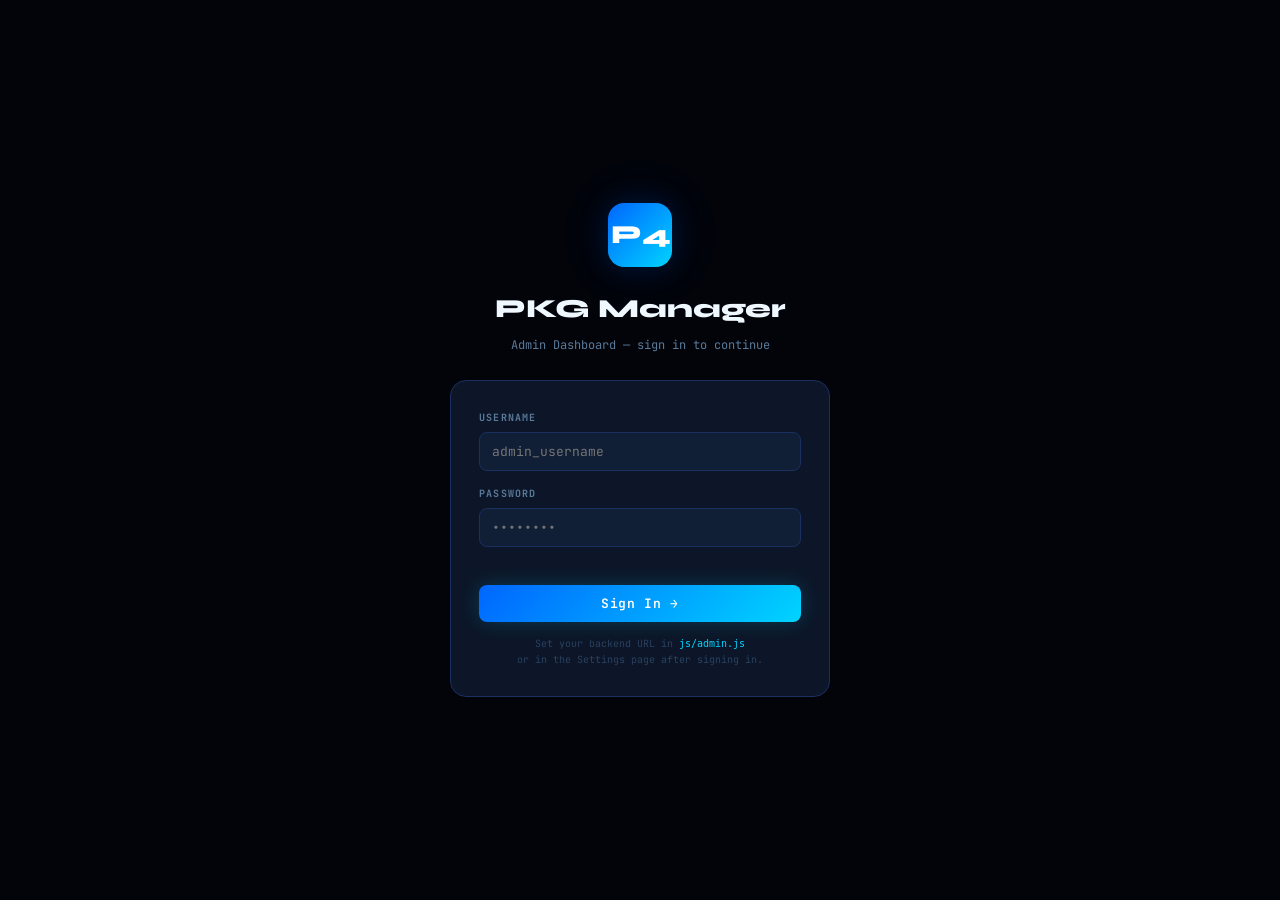
==== commit 09ebb4d7: "Init Commit" ====
--- a/index.html
+++ b/index.html
@@ -3,1122 +3,584 @@
 <head>
   <meta charset="UTF-8">
   <meta name="viewport" content="width=device-width, initial-scale=1.0">
-  <title>NexAuth — Auth & Licensing Infrastructure for Software Developers</title>
+  <title>PS4 PKG Manager — Admin</title>
   <link rel="stylesheet" href="css/style.css">
   <style>
-    /* ── Hero ─────────────────────────────────────────── */
-    .hero {
-      min-height: 100vh;
-      display: flex;
-      align-items: center;
-      padding-top: 64px;
-      position: relative;
-      overflow: hidden;
-    }
-    .hero-inner {
-      display: grid;
-      grid-template-columns: 1fr 1fr;
-      gap: 80px;
-      align-items: center;
-      padding: 80px 0;
-    }
-    .hero-eyebrow { display: flex; align-items: center; gap: 12px; margin-bottom: 28px; }
-    .hero-title {
-      font-family: var(--font-display);
-      font-size: clamp(40px, 5vw, 64px);
-      font-weight: 800;
-      color: var(--text-hi);
-      line-height: 1.05;
-      letter-spacing: -0.03em;
-      margin-bottom: 24px;
-    }
-    .hero-title .hl {
-      color: var(--cyan);
-      position: relative;
-      display: inline-block;
-    }
-    .hero-title .hl::after {
-      content: '';
-      position: absolute;
-      bottom: 2px; left: 0; right: 0;
-      height: 3px;
-      background: linear-gradient(90deg, var(--electric), var(--cyan));
-      border-radius: 2px;
-    }
-    .hero-title .dim { font-family: var(--font-serif); font-style: italic; font-weight: 300; color: var(--text-dim); }
-    .hero-sub { font-size: 16px; color: var(--text-dim); line-height: 1.9; margin-bottom: 40px; max-width: 500px; }
-    .hero-actions { display: flex; gap: 14px; align-items: center; flex-wrap: wrap; }
-    .hero-note { margin-top: 20px; font-size: 12px; color: var(--text-muted); display: flex; align-items: center; gap: 8px; }
-    .hero-right { position: relative; }
-
-    .hero-code-window {
-      background: var(--bg-panel);
-      border: 1px solid var(--border);
-      border-radius: var(--radius-lg);
-      overflow: hidden;
-      box-shadow: 0 24px 80px #00000060, var(--glow-electric);
-      animation: fadeInUp 0.8s ease 0.3s both;
-    }
-    .window-bar {
-      background: var(--bg-elevated);
-      padding: 12px 16px;
-      display: flex;
-      align-items: center;
-      gap: 8px;
-      border-bottom: 1px solid var(--border);
-    }
-    .dot { width: 10px; height: 10px; border-radius: 50%; }
-    .dot-r { background: #ff5f57; }
-    .dot-a { background: #ffbd2e; }
-    .dot-g { background: #28c941; }
-    .window-filename { margin-left: auto; font-size: 11px; color: var(--text-muted); }
-
-    .hero-badge {
-      position: absolute;
-      background: var(--bg-panel);
-      border: 1px solid var(--border);
-      border-radius: var(--radius);
-      padding: 12px 16px;
-      font-size: 12px;
-      box-shadow: 0 8px 30px #00000050;
-      animation: fadeInUp 0.6s ease both;
-    }
-    .hero-badge.br { top: -20px; right: -20px; border-color: var(--green); animation-delay: 0.8s; }
-    .hero-badge.bl { bottom: -20px; left: -20px; border-color: var(--cyan-dim); animation-delay: 1s; }
-
-    /* ── Lang badges ───────────────────────────────────── */
-    .lang-strip {
-      padding: 28px 0;
-      border-top: 1px solid var(--border);
-      border-bottom: 1px solid var(--border);
+    /* ── Override cursor for dashboard ──────────────────── */
+    body { cursor: default; overflow: hidden; height: 100vh; }
+    #cursor, #cursor-trail { display: none; }
+    #bg-canvas { opacity: 0.3; }
+
+    /* ── Shell layout ────────────────────────────────────── */
+    .shell {
+      display: none;
+      grid-template-rows: 52px 1fr;
+      height: 100vh;
       position: relative;
       z-index: 1;
-      overflow: hidden;
-    }
-    .lang-strip-inner {
-      display: flex;
-      align-items: center;
-      gap: 48px;
-      flex-wrap: wrap;
-    }
-    .lang-label { font-size: 11px; color: var(--text-muted); letter-spacing: 0.15em; text-transform: uppercase; white-space: nowrap; }
-    .lang-badges { display: flex; gap: 12px; flex-wrap: wrap; align-items: center; }
-    .lang-badge {
-      display: flex;
-      align-items: center;
-      gap: 8px;
-      padding: 7px 14px;
-      background: var(--bg-elevated);
-      border: 1px solid var(--border);
-      border-radius: 100px;
-      font-size: 12px;
-      font-weight: 600;
-      color: var(--text-dim);
-      transition: all 0.2s;
-    }
-    .lang-badge:hover { border-color: var(--border-bright); color: var(--text-hi); }
-    .lang-badge .dot2 { width: 8px; height: 8px; border-radius: 50%; }
-
-    /* ── Stats ─────────────────────────────────────────── */
-    .stats-strip {
-      padding: 32px 0;
-      border-bottom: 1px solid var(--border);
-      position: relative;
-      z-index: 1;
-    }
-    .stats-strip-inner { display: flex; justify-content: space-around; flex-wrap: wrap; gap: 32px; }
-    .strip-stat { text-align: center; }
-    .strip-stat .num {
-      font-family: var(--font-display);
-      font-size: 36px;
-      font-weight: 800;
-      color: var(--text-hi);
-      display: block;
-      line-height: 1;
-      margin-bottom: 6px;
-    }
-    .strip-stat .lbl { font-size: 11px; color: var(--text-muted); letter-spacing: 0.1em; text-transform: uppercase; }
-
-    /* ── Value props ───────────────────────────────────── */
-    .value-props { padding: 100px 0 0; }
-    .value-grid {
-      display: grid;
-      grid-template-columns: 1fr 1fr;
-      gap: 80px;
-      align-items: center;
-      padding: 80px 0;
-    }
-    .value-grid.flip { direction: rtl; }
-    .value-grid.flip > * { direction: ltr; }
-    .value-visual {
-      background: var(--bg-panel);
-      border: 1px solid var(--border);
-      border-radius: var(--radius-lg);
-      overflow: hidden;
-    }
-    .value-visual-header {
-      background: var(--bg-elevated);
-      padding: 14px 20px;
+    }
+    .shell.visible { display: grid; }
+
+    /* ── Top bar ─────────────────────────────────────────── */
+    .topbar {
+      background: var(--bg-deep);
       border-bottom: 1px solid var(--border);
       display: flex;
       align-items: center;
-      gap: 8px;
-      font-size: 12px;
-      color: var(--text-dim);
-    }
-    .value-visual-body { padding: 24px; }
-    .mini-user-row {
+      padding: 0 20px;
+      gap: 14px;
+    }
+    .topbar-brand {
+      font-family: var(--font-display);
+      font-size: 15px;
+      font-weight: 800;
+      color: var(--text-hi);
       display: flex;
       align-items: center;
-      gap: 12px;
-      padding: 10px 0;
+      gap: 10px;
+      letter-spacing: -0.02em;
+    }
+    .topbar-brand .lm {
+      width: 28px; height: 28px;
+      background: linear-gradient(135deg, var(--electric), var(--cyan));
+      border-radius: 7px;
+      display: flex; align-items: center; justify-content: center;
+      font-size: 11px; font-weight: 900; color: white;
+    }
+    .topbar-sep { width: 1px; height: 22px; background: var(--border); }
+    .topbar-label { font-size: 12px; color: var(--text-muted); letter-spacing: 0.05em; }
+    .topbar-right { margin-left: auto; display: flex; align-items: center; gap: 10px; }
+    .topbar-user {
+      display: flex; align-items: center; gap: 8px;
+      background: var(--bg-elevated); border: 1px solid #ffaa0050;
+      border-radius: 7px; padding: 4px 12px; font-size: 12px;
+    }
+    .topbar-uname { font-weight: 700; color: var(--text-hi); }
+    .topbar-tier  { font-size: 10px; color: var(--amber); }
+
+    /* ── Body split ──────────────────────────────────────── */
+    .body-split {
+      display: grid;
+      grid-template-columns: 200px 1fr;
+      overflow: hidden;
+    }
+
+    /* ── Sidebar ─────────────────────────────────────────── */
+    .sidebar {
+      background: var(--bg-deep);
+      border-right: 1px solid var(--border);
+      overflow-y: auto;
+      padding: 12px 0;
+    }
+    .sidebar::-webkit-scrollbar { width: 3px; }
+    .sidebar::-webkit-scrollbar-thumb { background: var(--border); }
+    .sidebar-sec {
+      font-size: 9px; font-weight: 700; letter-spacing: 0.2em;
+      text-transform: uppercase; color: var(--text-muted);
+      padding: 10px 16px 5px;
+    }
+    .nav-item {
+      display: flex; align-items: center; gap: 9px;
+      padding: 8px 16px; color: var(--text-dim);
+      font-size: 12px; font-weight: 500;
+      cursor: pointer; transition: all 0.12s;
+      border-left: 2px solid transparent;
+      user-select: none;
+    }
+    .nav-item:hover { background: var(--bg-elevated); color: var(--text-hi); }
+    .nav-item.active { background: var(--bg-elevated); color: var(--cyan); border-left-color: var(--cyan); }
+    .nav-item .ni { font-size: 14px; width: 18px; text-align: center; flex-shrink: 0; }
+    .nav-badge {
+      margin-left: auto; background: var(--amber); color: #1a0f00;
+      font-size: 9px; font-weight: 800; padding: 1px 5px; border-radius: 8px;
+      display: none;
+    }
+    .nav-badge.show { display: inline; }
+
+    /* ── Content ─────────────────────────────────────────── */
+    .content {
+      overflow-y: auto;
+      padding: 20px 24px;
+      background: var(--bg-dark);
+    }
+    .content::-webkit-scrollbar { width: 4px; }
+    .content::-webkit-scrollbar-thumb { background: var(--border); border-radius: 2px; }
+
+    /* ── Pages ───────────────────────────────────────────── */
+    .page { display: none; }
+    .page.active { display: block; }
+
+    .pg-hdr {
+      display: flex; justify-content: space-between; align-items: flex-end;
+      margin-bottom: 20px; padding-bottom: 16px; border-bottom: 1px solid var(--border);
+    }
+    .pg-title {
+      font-family: var(--font-display); font-size: 22px; font-weight: 800;
+      color: var(--text-hi); letter-spacing: -0.02em;
+    }
+    .pg-sub { font-size: 12px; color: var(--text-dim); margin-top: 3px; }
+
+    /* ── Panels ──────────────────────────────────────────── */
+    .panel {
+      background: var(--bg-panel); border: 1px solid var(--border);
+      border-radius: var(--radius-lg); overflow: hidden; margin-bottom: 16px;
+    }
+    .panel-hdr {
+      padding: 12px 18px; border-bottom: 1px solid var(--border);
+      display: flex; align-items: center; justify-content: space-between;
+      background: var(--bg-elevated);
+    }
+    .panel-title {
+      font-family: var(--font-display); font-size: 13px;
+      font-weight: 700; color: var(--text-hi);
+    }
+    .panel-body { padding: 16px 18px; }
+    .panel-body.no-pad { padding: 0; }
+
+    /* ── Stat cards ──────────────────────────────────────── */
+    .stats-row { display: grid; grid-template-columns: repeat(4,1fr); gap: 14px; margin-bottom: 16px; }
+    .sc {
+      background: var(--bg-panel); border: 1px solid var(--border);
+      border-radius: var(--radius-lg); padding: 16px; position: relative; overflow: hidden;
+    }
+    .sc::before { content:''; position:absolute; top:0; left:0; right:0; height:2px; }
+    .sc.c::before { background: linear-gradient(90deg,transparent,var(--cyan),transparent); }
+    .sc.e::before { background: linear-gradient(90deg,transparent,var(--electric),transparent); }
+    .sc.g::before { background: linear-gradient(90deg,transparent,var(--green),transparent); }
+    .sc.a::before { background: linear-gradient(90deg,transparent,var(--amber),transparent); }
+    .sc-lbl { font-size: 9px; font-weight: 700; letter-spacing: 0.12em; text-transform: uppercase; color: var(--text-dim); margin-bottom: 8px; }
+    .sc-val { font-family: var(--font-display); font-size: 28px; font-weight: 800; color: var(--text-hi); line-height: 1; }
+    .sc-sub { font-size: 10px; color: var(--text-muted); margin-top: 5px; }
+
+    /* ── Table ───────────────────────────────────────────── */
+    .tbl { width: 100%; border-collapse: collapse; font-size: 12px; }
+    .tbl th {
+      text-align: left; font-size: 9px; font-weight: 700;
+      letter-spacing: 0.12em; text-transform: uppercase;
+      color: var(--text-muted); padding: 9px 14px;
+      border-bottom: 1px solid var(--border); background: var(--bg-elevated);
+    }
+    .tbl td { padding: 10px 14px; color: var(--text); border-bottom: 1px solid #0c1628; }
+    .tbl tr:last-child td { border-bottom: none; }
+    .tbl tr:hover td { background: #0d1e38; cursor: pointer; }
+
+    /* ── Tags ────────────────────────────────────────────── */
+    .t-admin   { background:#FFD70025;color:#FFD700;border:1px solid #FFD70040;padding:2px 8px;border-radius:100px;font-size:10px;font-weight:700; }
+    .t-premium { background:#00B8FF22;color:#00B8FF;border:1px solid #00B8FF40;padding:2px 8px;border-radius:100px;font-size:10px;font-weight:700; }
+    .t-free    { background:var(--bg-elevated);color:var(--text-dim);border:1px solid var(--border);padding:2px 8px;border-radius:100px;font-size:10px;font-weight:700; }
+    .t-active  { background:#00ff8820;color:var(--green);border:1px solid #00ff8840;padding:2px 8px;border-radius:100px;font-size:10px;font-weight:700; }
+    .t-banned  { background:#ff335520;color:var(--red);border:1px solid #ff335540;padding:2px 8px;border-radius:100px;font-size:10px;font-weight:700; }
+    .t-suspended{background:#ffaa0020;color:var(--amber);border:1px solid #ffaa0040;padding:2px 8px;border-radius:100px;font-size:10px;font-weight:700; }
+
+    /* ── Notification items ──────────────────────────────── */
+    .notif-row {
+      display: flex; gap: 14px; align-items: flex-start;
+      padding: 14px 18px; border-bottom: 1px solid var(--border);
+    }
+    .notif-row:last-child { border-bottom: none; }
+    .notif-icon { font-size: 18px; flex-shrink: 0; padding-top: 2px; }
+    .notif-body { flex: 1; }
+    .notif-title { font-size: 13px; font-weight: 600; color: var(--text-hi); margin-bottom: 3px; }
+    .notif-msg   { font-size: 12px; color: var(--text-dim); line-height: 1.6; margin-bottom: 8px; }
+    .notif-time  { font-size: 10px; color: var(--text-muted); }
+    .notif-btns  { display: flex; gap: 8px; margin-top: 8px; }
+
+    /* ── Flash ───────────────────────────────────────────── */
+    #flash {
+      position: fixed; top: 62px; left: 50%; transform: translateX(-50%);
+      background: var(--bg-elevated); border: 1px solid var(--border);
+      border-radius: var(--radius); padding: 8px 18px; font-size: 12px;
+      color: var(--text-hi); z-index: 900; display: none;
+      box-shadow: 0 6px 24px #00000060; white-space: nowrap;
+    }
+    #flash.on  { display: block; animation: fadeInUp 0.2s ease both; }
+    #flash.ok  { border-color: var(--green); color: var(--green); }
+    #flash.err { border-color: var(--red); color: var(--red); }
+
+    /* ── User profile modal ──────────────────────────────── */
+    .overlay {
+      display: none; position: fixed; inset: 0;
+      background: rgba(2,4,10,0.88); z-index: 800;
+      align-items: center; justify-content: center;
+      backdrop-filter: blur(6px);
+    }
+    .overlay.open { display: flex; }
+    .modal {
+      background: var(--bg-panel); border: 1px solid var(--border-bright);
+      border-radius: var(--radius-lg); width: 500px;
+      max-height: 88vh; overflow-y: auto;
+      box-shadow: 0 20px 70px #000000c0;
+      animation: fadeInUp 0.22s ease both;
+    }
+    .modal::-webkit-scrollbar { width: 3px; }
+    .modal::-webkit-scrollbar-thumb { background: var(--border); }
+    .modal-hdr {
+      padding: 16px 20px; border-bottom: 1px solid var(--border);
+      display: flex; align-items: center; justify-content: space-between;
+      background: var(--bg-elevated); position: sticky; top: 0; z-index: 1;
+    }
+    .modal-hdr-left { display: flex; align-items: center; gap: 10px; }
+    .modal-title { font-family: var(--font-display); font-size: 15px; font-weight: 800; color: var(--text-hi); }
+    .modal-close { background: none; border: none; color: var(--text-dim); font-size: 18px; cursor: pointer; line-height: 1; padding: 0 2px; }
+    .modal-close:hover { color: var(--text-hi); }
+    .modal-body { padding: 20px; }
+
+    .m-section {
+      margin-bottom: 16px;
+      background: var(--bg-elevated);
+      border: 1px solid var(--border);
+      border-radius: var(--radius);
+      overflow: hidden;
+    }
+    .m-section-hdr {
+      padding: 8px 14px; background: var(--bg-dark);
       border-bottom: 1px solid var(--border);
-    }
-    .mini-user-row:last-child { border-bottom: none; }
-    .mini-avatar {
-      width: 32px; height: 32px;
-      border-radius: 8px;
-      background: var(--bg-elevated);
-      display: flex;
-      align-items: center;
-      justify-content: center;
-      font-size: 12px;
-      font-weight: 700;
-      color: var(--cyan);
-      flex-shrink: 0;
-    }
-    .mini-name { font-size: 13px; color: var(--text-hi); font-weight: 600; flex: 1; }
-    .mini-meta { font-size: 11px; color: var(--text-muted); }
-
-    /* ── Features ──────────────────────────────────────── */
-    .features { padding: 120px 0; }
-    .features-grid {
-      display: grid;
-      grid-template-columns: repeat(3, 1fr);
-      gap: 20px;
-      margin-top: 64px;
-    }
-    .feature-card {
-      background: var(--bg-panel);
-      border: 1px solid var(--border);
-      border-radius: var(--radius-lg);
-      padding: 28px;
-      position: relative;
-      overflow: hidden;
-      transition: all 0.3s;
-    }
-    .feature-card::before {
-      content: '';
-      position: absolute;
-      inset: 0;
-      background: radial-gradient(circle at top left, var(--cyan-glow), transparent 60%);
-      opacity: 0;
-      transition: opacity 0.3s;
-    }
-    .feature-card:hover { border-color: var(--border-bright); transform: translateY(-3px); }
-    .feature-card:hover::before { opacity: 1; }
-    .feature-icon { width: 48px; height: 48px; border-radius: 12px; background: var(--bg-elevated); border: 1px solid var(--border); display: flex; align-items: center; justify-content: center; font-size: 22px; margin-bottom: 18px; }
-    .feature-title { font-family: var(--font-display); font-size: 16px; font-weight: 700; color: var(--text-hi); margin-bottom: 8px; }
-    .feature-desc { font-size: 13px; color: var(--text-dim); line-height: 1.8; }
-
-    /* ── How it works ──────────────────────────────────── */
-    .how-it-works { padding: 120px 0; }
-    .steps {
-      display: grid;
-      grid-template-columns: repeat(4, 1fr);
-      gap: 32px;
-      margin-top: 64px;
-      position: relative;
-    }
-    .steps::before {
-      content: '';
-      position: absolute;
-      top: 27px; left: 10%; right: 10%;
-      height: 1px;
-      background: linear-gradient(90deg, transparent, var(--border), var(--border-bright), var(--border), transparent);
-    }
-    .step { text-align: center; position: relative; }
-    .step-num {
-      width: 54px; height: 54px;
-      border-radius: 50%;
-      background: var(--bg-elevated);
-      border: 1px solid var(--border-bright);
-      display: flex;
-      align-items: center;
-      justify-content: center;
-      font-family: var(--font-display);
-      font-size: 20px;
-      font-weight: 800;
-      color: var(--cyan);
-      margin: 0 auto 20px;
-      position: relative;
-      z-index: 1;
-    }
-    .step-title { font-family: var(--font-display); font-size: 15px; font-weight: 700; color: var(--text-hi); margin-bottom: 8px; }
-    .step-desc { font-size: 13px; color: var(--text-dim); line-height: 1.7; }
-
-    /* ── Pricing ───────────────────────────────────────── */
-    .pricing { padding: 120px 0; }
-    .plan-card {
-      background: var(--bg-panel);
-      border: 1px solid var(--border);
-      border-radius: var(--radius-lg);
-      padding: 28px;
-      position: relative;
-      transition: all 0.3s;
-    }
-    .plan-card.featured {
-      border-color: var(--cyan-dim);
-      background: linear-gradient(180deg, #00d4ff08 0%, var(--bg-panel) 100%);
-      box-shadow: var(--glow-cyan);
-    }
-    .plan-card.featured::before {
-      content: 'MOST POPULAR';
-      position: absolute;
-      top: -12px; left: 50%;
-      transform: translateX(-50%);
+      font-size: 9px; font-weight: 700; letter-spacing: 0.15em;
+      text-transform: uppercase; color: var(--cyan);
+    }
+    .m-section-body { padding: 12px 14px; }
+    .m-row {
+      display: flex; justify-content: space-between; align-items: center;
+      font-size: 12px; margin-bottom: 6px;
+    }
+    .m-row:last-child { margin-bottom: 0; }
+    .m-row-lbl { color: var(--text-dim); }
+    .m-row-val { color: var(--text-hi); font-weight: 600; font-family: var(--font-mono); }
+
+    /* ── Inputs ──────────────────────────────────────────── */
+    .inp {
+      background: var(--bg-elevated); border: 1px solid var(--border);
+      border-radius: var(--radius); padding: 7px 11px;
+      color: var(--text-hi); font-family: var(--font-mono); font-size: 12px;
+      outline: none; transition: border-color 0.2s;
+    }
+    .inp:focus { border-color: var(--cyan-dim); }
+    .inp::placeholder { color: var(--text-muted); }
+    .inp-row { display: flex; gap: 8px; align-items: center; }
+    select.inp { cursor: pointer; }
+
+    /* ── Login ───────────────────────────────────────────── */
+    #login-screen {
+      position: fixed; inset: 0; background: var(--bg-void);
+      display: flex; align-items: center; justify-content: center;
+      z-index: 1000;
+    }
+    .login-box { width: 380px; animation: fadeInUp 0.45s ease both; }
+    .login-logo {
+      width: 64px; height: 64px;
       background: linear-gradient(135deg, var(--electric), var(--cyan));
-      color: white;
-      font-size: 10px;
-      font-weight: 700;
-      letter-spacing: 0.15em;
-      padding: 4px 16px;
-      border-radius: 100px;
-    }
-    .plan-name { font-family: var(--font-display); font-size: 18px; font-weight: 700; color: var(--text-hi); margin-bottom: 6px; }
-    .plan-price { font-family: var(--font-display); font-size: 44px; font-weight: 800; color: var(--text-hi); line-height: 1; margin: 16px 0 4px; }
-    .plan-price sup { font-size: 22px; vertical-align: top; margin-top: 8px; display: inline-block; }
-    .plan-price .period { font-size: 15px; font-weight: 400; color: var(--text-dim); }
-    .plan-desc { color: var(--text-dim); font-size: 13px; margin-bottom: 24px; line-height: 1.6; }
-    .plan-features { list-style: none; margin-bottom: 28px; }
-    .plan-features li { display: flex; align-items: flex-start; gap: 8px; padding: 8px 0; font-size: 13px; color: var(--text); border-bottom: 1px solid var(--border); line-height: 1.5; }
-    .plan-features li:last-child { border-bottom: none; }
-    .plan-features .check { color: var(--green); font-size: 13px; flex-shrink: 0; margin-top: 1px; }
-    .plan-features .x { color: var(--text-muted); flex-shrink: 0; margin-top: 1px; }
-    .plan-features li.dim { color: var(--text-muted); }
-
-    /* ── Testimonial ───────────────────────────────────── */
-    .testimonials { padding: 120px 0; }
-    .testi-grid { display: grid; grid-template-columns: repeat(3, 1fr); gap: 24px; margin-top: 64px; }
-    .testi-card {
-      background: var(--bg-panel);
-      border: 1px solid var(--border);
-      border-radius: var(--radius-lg);
-      padding: 28px;
-    }
-    .testi-stars { color: var(--amber); font-size: 14px; margin-bottom: 16px; letter-spacing: 2px; }
-    .testi-text { font-size: 14px; color: var(--text); line-height: 1.8; margin-bottom: 20px; font-style: italic; }
-    .testi-author { display: flex; align-items: center; gap: 12px; }
-    .testi-avatar { width: 38px; height: 38px; border-radius: 10px; background: var(--bg-elevated); display: flex; align-items: center; justify-content: center; font-weight: 700; color: var(--cyan); font-family: var(--font-display); }
-    .testi-name { font-size: 13px; font-weight: 700; color: var(--text-hi); }
-    .testi-role { font-size: 11px; color: var(--text-muted); }
-
-    /* ── FAQ ───────────────────────────────────────────── */
-    .faq { padding: 120px 0; }
-    .faq-grid { display: grid; grid-template-columns: 1fr 1fr; gap: 20px; margin-top: 64px; }
-    .faq-item { background: var(--bg-panel); border: 1px solid var(--border); border-radius: var(--radius-lg); padding: 24px; }
-    .faq-q { font-family: var(--font-display); font-size: 15px; font-weight: 700; color: var(--text-hi); margin-bottom: 10px; }
-    .faq-a { font-size: 13px; color: var(--text-dim); line-height: 1.8; }
-    .faq-a code { background: var(--bg-elevated); border: 1px solid var(--border); border-radius: 4px; padding: 1px 6px; font-size: 12px; color: var(--cyan); }
-
-    /* ── CTA ───────────────────────────────────────────── */
-    .cta-section { padding: 120px 0; text-align: center; position: relative; }
-    .cta-glow { position: absolute; width: 600px; height: 300px; background: radial-gradient(ellipse, var(--cyan-glow), transparent 70%); top: 50%; left: 50%; transform: translate(-50%, -50%); pointer-events: none; }
-    .cta-title { font-family: var(--font-display); font-size: clamp(36px, 4vw, 54px); font-weight: 800; color: var(--text-hi); line-height: 1.1; margin-bottom: 20px; letter-spacing: -0.02em; }
-    .cta-sub { font-size: 16px; color: var(--text-dim); margin-bottom: 40px; }
+      border-radius: 16px; display: flex; align-items: center; justify-content: center;
+      font-family: var(--font-display); font-size: 26px; font-weight: 900; color: white;
+      margin: 0 auto 20px; box-shadow: var(--glow-electric);
+    }
+    .login-title { font-family: var(--font-display); font-size: 26px; font-weight: 800; color: var(--text-hi); text-align: center; margin-bottom: 4px; }
+    .login-sub   { font-size: 12px; color: var(--text-dim); text-align: center; margin-bottom: 24px; }
+    .login-form  { background: var(--bg-panel); border: 1px solid var(--border); border-radius: var(--radius-lg); padding: 28px; }
+    .login-lbl   { display: block; font-size: 10px; font-weight: 700; letter-spacing: 0.12em; text-transform: uppercase; color: var(--text-dim); margin-bottom: 6px; }
+    .login-inp   { width: 100%; box-sizing: border-box; margin-bottom: 14px; padding: 10px 12px; background: var(--bg-elevated); border: 1px solid var(--border); border-radius: var(--radius); color: var(--text-hi); font-family: var(--font-mono); font-size: 13px; outline: none; }
+    .login-inp:focus { border-color: var(--cyan-dim); }
+    .login-err   { font-size: 11px; color: var(--red); text-align: center; margin-bottom: 10px; min-height: 14px; }
+    .login-note  { font-size: 10px; color: var(--text-muted); text-align: center; margin-top: 14px; line-height: 1.6; }
+
+    /* ── Two-col ─────────────────────────────────────────── */
+    .two-col { display: grid; grid-template-columns: 1fr 1fr; gap: 16px; }
+
+    /* ── Progress ────────────────────────────────────────── */
+    .prog { height: 4px; background: var(--bg-elevated); border-radius: 2px; overflow: hidden; margin: 5px 0 10px; }
+    .prog-fill { height: 100%; border-radius: 2px; background: linear-gradient(90deg, var(--electric), var(--cyan)); transition: width 1s ease; }
   </style>
 </head>
 <body>
-  <div id="cursor"></div>
-  <div id="cursor-trail"></div>
   <canvas id="bg-canvas"></canvas>
 
-  <!-- ── Nav ──────────────────────────────────────────── -->
-  <nav>
-    <a href="index.html" class="nav-logo">
-      <div class="logo-mark">N</div>
-      Nex<span class="accent">Auth</span>
-    </a>
-    <ul class="nav-links">
-      <li><a href="#features">Features</a></li>
-      <li><a href="#how-it-works">How It Works</a></li>
-      <li><a href="#pricing">Pricing</a></li>
-      <li><a href="docs.html">Docs</a></li>
-      <li><a href="dashboard.html">Demo</a></li>
-    </ul>
-    <div class="nav-cta">
-      <div class="flex gap-8" style="align-items:center">
-        <div class="status-dot"></div>
-        <span style="font-size:11px;color:var(--text-muted)">All systems operational</span>
-      </div>
-      <a href="dashboard.html" class="btn btn-ghost btn-sm">Sign In</a>
-      <a href="#pricing" class="btn btn-primary btn-sm">Get Started Free</a>
-    </div>
-  </nav>
-
-  <!-- ── Hero ─────────────────────────────────────────── -->
-  <section class="hero">
-    <div class="grid-overlay"></div>
-    <div class="container">
-      <div class="hero-inner">
-        <div>
-          <div class="hero-eyebrow animate-up">
-            <span class="tag tag-cyan">⚡ Now in Public Beta</span>
-            <span style="font-size:12px;color:var(--text-muted)">Works with any software, any language</span>
-          </div>
-          <h1 class="hero-title animate-up delay-1">
-            Add user accounts,<br>
-            <span class="dim">licensing &amp; tiers</span><br>
-            to <span class="hl">any app.</span>
-          </h1>
-          <p class="hero-sub animate-up delay-2">
-            NexAuth is a hosted auth &amp; licensing backend you integrate into your software
-            in minutes. Give your users accounts, gate features by tier, lock licenses to
-            hardware, and manage everything from an embedded admin panel — without building
-            any of it yourself.
-          </p>
-          <div class="hero-actions animate-up delay-3">
-            <a href="#pricing" class="btn btn-primary btn-lg">Start for free →</a>
-            <a href="docs.html" class="btn btn-ghost btn-lg">Read the docs</a>
-          </div>
-          <div class="hero-note animate-up delay-4">
-            <span>✓</span> No credit card required
-            <span style="margin:0 8px;color:var(--border)">·</span>
-            <span>✓</span> 50 users free forever
-            <span style="margin:0 8px;color:var(--border)">·</span>
-            <span>✓</span> Any language, any platform
-          </div>
-        </div>
-
-        <div class="hero-right animate-up delay-2">
-          <div class="hero-code-window">
-            <div class="window-bar">
-              <div class="dot dot-r"></div>
-              <div class="dot dot-a"></div>
-              <div class="dot dot-g"></div>
-              <span class="window-filename">integrate.py</span>
-            </div>
-            <div class="code-block" style="border:none;border-radius:0;padding:28px">
-<span class="c-comment"># 1. Install the NexAuth client</span>
-<span class="c-comment">#    pip install nexauth-client</span>
-
-<span class="c-keyword">import</span> <span class="c-func">nexauth</span> <span class="c-keyword">as</span> <span class="c-var">auth</span>
-
-<span class="c-comment"># 2. Point it at your backend</span>
-<span class="c-var">auth</span>.<span class="c-func">configure</span>(api=<span class="c-string">"https://your-app.onrender.com"</span>)
-
-<span class="c-comment"># 3. Show login on startup</span>
-<span class="c-keyword">if not</span> <span class="c-var">auth</span>.<span class="c-func">try_restore_session</span>():
-    <span class="c-var">auth</span>.<span class="c-func">show_login</span>(on_success=launch_app)
-
-<span class="c-comment"># 4. Gate features by tier</span>
-<span class="c-keyword">if</span> <span class="c-var">auth</span>.<span class="c-func">is_premium</span>():
-    <span class="c-func">enable_premium_features</span>()
-
-<span class="c-comment"># 5. That's it — your app is protected</span>
-<span class="c-comment">#    Manage users from the admin panel</span>
-<span class="c-comment">#    inside your app. No dashboard needed.</span>
-            </div>
-          </div>
-          <div class="hero-badge br">
-            <div class="flex gap-8" style="align-items:center;margin-bottom:4px">
-              <div class="status-dot"></div>
-              <span class="text-green" style="font-weight:600;font-size:13px">License Verified</span>
-            </div>
-            <div style="font-size:11px;color:var(--text-muted)">HWID ✓ · Tier: PREMIUM · Active</div>
-          </div>
-          <div class="hero-badge bl">
-            <div style="font-size:11px;color:var(--text-muted);margin-bottom:4px">NEW REGISTRATION</div>
-            <div style="font-size:13px;color:var(--text-hi);font-weight:600">user_4821 registered</div>
-            <div style="font-size:11px;color:var(--text-muted)">3 seconds ago · free tier</div>
-          </div>
+  <!-- ── Flash ─────────────────────────────────────────── -->
+  <div id="flash"></div>
+
+  <!-- ── Login ─────────────────────────────────────────── -->
+  <div id="login-screen">
+    <div class="login-box">
+      <div class="login-logo">P4</div>
+      <div class="login-title">PKG Manager</div>
+      <div class="login-sub">Admin Dashboard — sign in to continue</div>
+      <div class="login-form">
+        <label class="login-lbl">Username</label>
+        <input class="login-inp" id="l-user" type="text" placeholder="admin_username" autocomplete="username">
+        <label class="login-lbl">Password</label>
+        <input class="login-inp" id="l-pass" type="password" placeholder="••••••••" autocomplete="current-password">
+        <div class="login-err" id="l-err"></div>
+        <button class="btn btn-primary w-full" style="justify-content:center" id="l-btn" onclick="doLogin()">Sign In →</button>
+        <div class="login-note">
+          Set your backend URL in <code style="color:var(--cyan)">js/admin.js</code><br>
+          or in the Settings page after signing in.
         </div>
       </div>
     </div>
-  </section>
-
-  <!-- ── Language strip ────────────────────────────────── -->
-  <section class="lang-strip">
-    <div class="container">
-      <div class="lang-strip-inner">
-        <div class="lang-label">Works with</div>
-        <div class="lang-badges">
-          <div class="lang-badge"><div class="dot2" style="background:#3776ab"></div>Python</div>
-          <div class="lang-badge"><div class="dot2" style="background:#f7df1e"></div>JavaScript</div>
-          <div class="lang-badge"><div class="dot2" style="background:#b07219"></div>Java</div>
-          <div class="lang-badge"><div class="dot2" style="background:#178600"></div>C#</div>
-          <div class="lang-badge"><div class="dot2" style="background:#b83998"></div>C++</div>
-          <div class="lang-badge"><div class="dot2" style="background:#00add8"></div>Go</div>
-          <div class="lang-badge"><div class="dot2" style="background:#dea584"></div>Rust</div>
-          <div class="lang-badge"><div class="dot2" style="background:#e34c26"></div>Any REST client</div>
-        </div>
+  </div>
+
+  <!-- ── User profile modal ────────────────────────────── -->
+  <div class="overlay" id="profile-modal">
+    <div class="modal">
+      <div class="modal-hdr">
+        <div class="modal-hdr-left">
+          <div class="modal-title" id="modal-title">User Profile</div>
+          <span id="modal-tier-badge"></span>
+        </div>
+        <button class="modal-close" onclick="closeProfile()">✕</button>
+      </div>
+      <div class="modal-body" id="modal-body"></div>
+    </div>
+  </div>
+
+  <!-- ── App shell ─────────────────────────────────────── -->
+  <div class="shell" id="shell">
+
+    <!-- Top bar -->
+    <div class="topbar">
+      <div class="topbar-brand">
+        <div class="lm">P4</div>
+        PS4 PKG Manager
+      </div>
+      <div class="topbar-sep"></div>
+      <div class="topbar-label">Admin Dashboard</div>
+      <div class="topbar-right">
+        <div class="flex gap-8" style="align-items:center">
+          <div class="status-dot"></div>
+          <span style="font-size:10px;color:var(--text-muted)" id="srv-label">—</span>
+        </div>
+        <div class="topbar-user">
+          <span>👑</span>
+          <div>
+            <div class="topbar-uname" id="t-uname">—</div>
+            <div class="topbar-tier">ADMIN</div>
+          </div>
+        </div>
+        <button class="btn btn-ghost btn-sm" onclick="doLogout()">Logout</button>
       </div>
     </div>
-  </section>
-
-  <!-- ── Stats ─────────────────────────────────────────── -->
-  <section class="stats-strip">
-    <div class="container">
-      <div class="stats-strip-inner">
-        <div class="strip-stat">
-          <span class="num" data-count="3200">0</span>
-          <span class="lbl">Apps Protected</span>
-        </div>
-        <div class="strip-stat">
-          <span class="num" data-count="61000">0</span>
-          <span class="lbl">End-Users Managed</span>
-        </div>
-        <div class="strip-stat">
-          <span class="num" data-count="99">0</span>
-          <span class="lbl">% Uptime</span>
-        </div>
-        <div class="strip-stat">
-          <span class="num" data-count="5">0</span>
-          <span class="lbl">Min to Integrate</span>
-        </div>
-        <div class="strip-stat">
-          <span class="num" data-count="0">0</span>
-          <span class="lbl">$ to Start</span>
-        </div>
-      </div>
-    </div>
-  </section>
-
-  <!-- ── Value Props ────────────────────────────────────── -->
-  <section class="value-props">
-    <div class="container">
-
-      <!-- Value 1: User management -->
-      <div class="value-grid scroll-reveal">
-        <div>
-          <div class="section-eyebrow">For your end-users</div>
-          <h2 class="section-title mb-16">
-            Your app gets<br>
-            <span class="accent">real user accounts.</span>
-          </h2>
-          <p class="section-sub mb-24">
-            Your users register and log in directly inside your software. NexAuth handles
-            authentication, sessions, and account management completely — your users never
-            leave your app or touch any NexAuth-branded page unless you want them to.
-          </p>
-          <ul style="list-style:none;display:flex;flex-direction:column;gap:12px">
-            <li class="flex gap-12" style="align-items:flex-start"><span class="text-cyan" style="margin-top:2px">→</span> <span style="color:var(--text-dim);font-size:13px;line-height:1.7">Users register with username + password + optional email — all stored securely in your own hosted database</span></li>
-            <li class="flex gap-12" style="align-items:flex-start"><span class="text-cyan" style="margin-top:2px">→</span> <span style="color:var(--text-dim);font-size:13px;line-height:1.7">JWT sessions with offline grace periods so your app works without internet for up to 7 days</span></li>
-            <li class="flex gap-12" style="align-items:flex-start"><span class="text-cyan" style="margin-top:2px">→</span> <span style="color:var(--text-dim);font-size:13px;line-height:1.7">Users can update their profile, email, and password from inside your app</span></li>
-          </ul>
-        </div>
-        <div class="value-visual scroll-reveal">
-          <div class="value-visual-header">
-            <div class="dot dot-r"></div>
-            <div class="dot dot-a"></div>
-            <div class="dot dot-g"></div>
-            <span style="margin-left:8px">Your App — User Management</span>
-          </div>
-          <div class="value-visual-body">
-            <div style="margin-bottom:16px;display:flex;justify-content:space-between;align-items:center">
-              <span style="font-size:11px;letter-spacing:0.1em;color:var(--text-muted);text-transform:uppercase">Recent Registrations</span>
-              <span class="tag tag-green" style="font-size:10px">Live</span>
-            </div>
-            <div class="mini-user-row">
-              <div class="mini-avatar">A</div>
-              <div style="flex:1"><div class="mini-name">alex_storm</div><div class="mini-meta">2 min ago · free tier</div></div>
-              <span class="tag tag-dim" style="font-size:10px">🎮 FREE</span>
-            </div>
-            <div class="mini-user-row">
-              <div class="mini-avatar" style="color:var(--accent2)">J</div>
-              <div style="flex:1"><div class="mini-name">jdev_99</div><div class="mini-meta">14 min ago · premium</div></div>
-              <span class="tag tag-cyan" style="font-size:10px">💎 PRO</span>
-            </div>
-            <div class="mini-user-row">
-              <div class="mini-avatar" style="color:var(--amber)">M</div>
-              <div style="flex:1"><div class="mini-name">max_build</div><div class="mini-meta">1 hour ago · trial</div></div>
-              <span class="tag tag-amber" style="font-size:10px">⏱ TRIAL</span>
-            </div>
-            <div class="mini-user-row">
-              <div class="mini-avatar" style="color:var(--green)">S</div>
-              <div style="flex:1"><div class="mini-name">synthwave_k</div><div class="mini-meta">3 hours ago · free tier</div></div>
-              <span class="tag tag-dim" style="font-size:10px">🎮 FREE</span>
-            </div>
-            <div style="margin-top:16px;padding-top:16px;border-top:1px solid var(--border);display:flex;justify-content:space-between;font-size:12px;color:var(--text-muted)">
-              <span>Total users: <strong style="color:var(--text-hi)">1,284</strong></span>
-              <span>Premium: <strong style="color:var(--cyan)">312</strong></span>
-              <span>Trials: <strong style="color:var(--amber)">48</strong></span>
-            </div>
-          </div>
-        </div>
-      </div>
-
-      <!-- Value 2: Tier control -->
-      <div class="value-grid flip scroll-reveal" style="padding-top:0">
-        <div>
-          <div class="section-eyebrow">For your revenue</div>
-          <h2 class="section-title mb-16">
-            Gate features.<br>
-            <span class="accent">Charge for value.</span>
-          </h2>
-          <p class="section-sub mb-24">
-            Define what's free and what's paid in your app. NexAuth gives every user a tier —
-            free, premium, or admin — and you decide what each tier unlocks. Upgrade users
-            instantly, grant trials, or let them redeem codes. No payment processing built-in,
-            so you use whatever fits your model: Stripe, PayPal, Ko-fi, a Discord bot, anything.
-          </p>
-          <ul style="list-style:none;display:flex;flex-direction:column;gap:12px">
-            <li class="flex gap-12" style="align-items:flex-start"><span class="text-cyan" style="margin-top:2px">→</span> <span style="color:var(--text-dim);font-size:13px;line-height:1.7">Free / Premium / Admin tiers built-in — check <code style="font-size:11px;background:var(--bg-elevated);border:1px solid var(--border);border-radius:3px;padding:1px 5px;color:var(--cyan)">auth.is_premium()</code> anywhere in your code</span></li>
-            <li class="flex gap-12" style="align-items:flex-start"><span class="text-cyan" style="margin-top:2px">→</span> <span style="color:var(--text-dim);font-size:13px;line-height:1.7">Redeem codes let users type a code to upgrade — works with any payment flow</span></li>
-            <li class="flex gap-12" style="align-items:flex-start"><span class="text-cyan" style="margin-top:2px">→</span> <span style="color:var(--text-dim);font-size:13px;line-height:1.7">Time-limited trials with automatic expiry — set duration in minutes, hours, days, or weeks</span></li>
-          </ul>
-        </div>
-        <div class="value-visual scroll-reveal">
-          <div class="value-visual-header">
-            <div class="dot dot-r"></div>
-            <div class="dot dot-a"></div>
-            <div class="dot dot-g"></div>
-            <span style="margin-left:8px">Tier Gating Example</span>
-          </div>
-          <div class="value-visual-body">
-            <div class="code-block" style="padding:20px;background:var(--bg-void)">
-<span class="c-comment"># Gate anything with one line</span>
-
-<span class="c-keyword">def</span> <span class="c-func">show_export_button</span>():
-    <span class="c-keyword">if not</span> <span class="c-var">auth</span>.<span class="c-func">is_premium</span>():
-        <span class="c-func">show_upgrade_prompt</span>()
-        <span class="c-keyword">return</span>
-    <span class="c-func">export_to_csv</span>()
-
-<span class="c-keyword">def</span> <span class="c-func">load_advanced_tab</span>():
-    <span class="c-keyword">if</span> <span class="c-var">auth</span>.current_tier == <span class="c-string">"admin"</span>:
-        <span class="c-func">show_admin_panel</span>()
-
-<span class="c-comment"># Grant a 7-day trial from admin panel</span>
-<span class="c-var">auth</span>.<span class="c-func">admin_set_trial</span>(
-    user=<span class="c-string">"new_user"</span>, days=<span class="c-num">7</span>
-)
-            </div>
-          </div>
-        </div>
-      </div>
-
-      <!-- Value 3: Admin panel -->
-      <div class="value-grid scroll-reveal" style="padding-top:0;padding-bottom:0">
-        <div>
-          <div class="section-eyebrow">For you, the developer</div>
-          <h2 class="section-title mb-16">
-            Manage everything<br>
-            <span class="accent">from inside your app.</span>
-          </h2>
-          <p class="section-sub mb-24">
-            There's no separate admin dashboard to log into, no browser tab to keep open,
-            no third-party portal. Your admin panel lives directly inside your app, visible
-            only to admin-tier accounts. Every user management action is one click away
-            while you use your own software.
-          </p>
-          <ul style="list-style:none;display:flex;flex-direction:column;gap:12px">
-            <li class="flex gap-12" style="align-items:flex-start"><span class="text-cyan" style="margin-top:2px">→</span> <span style="color:var(--text-dim);font-size:13px;line-height:1.7">Search, filter and browse all your users — click any user to open their full profile</span></li>
-            <li class="flex gap-12" style="align-items:flex-start"><span class="text-cyan" style="margin-top:2px">→</span> <span style="color:var(--text-dim);font-size:13px;line-height:1.7">Ban, suspend, upgrade, trial, reset HWID, edit email — all from one popup per user</span></li>
-            <li class="flex gap-12" style="align-items:flex-start"><span class="text-cyan" style="margin-top:2px">→</span> <span style="color:var(--text-dim);font-size:13px;line-height:1.7">Notification system surfaces password reset requests and flags so you never miss them</span></li>
-          </ul>
-        </div>
-        <div class="value-visual scroll-reveal">
-          <div class="value-visual-header">
-            <div class="dot dot-r"></div>
-            <div class="dot dot-a"></div>
-            <div class="dot dot-g"></div>
-            <span style="margin-left:8px">Embedded Admin Panel</span>
-            <span class="tag tag-amber" style="font-size:10px;margin-left:auto">Admin Only</span>
-          </div>
-          <div class="value-visual-body" style="padding:16px">
-            <div style="background:var(--bg-elevated);border:1px solid var(--border);border-radius:8px;padding:14px;margin-bottom:12px">
-              <div style="display:flex;align-items:center;justify-content:space-between;margin-bottom:12px">
-                <span style="font-size:12px;font-weight:700;color:var(--text-hi)">👤 User Profile — jdev_99</span>
-                <span class="tag tag-cyan" style="font-size:10px">💎 PREMIUM</span>
+
+    <!-- Body -->
+    <div class="body-split">
+
+      <!-- Sidebar -->
+      <nav class="sidebar">
+        <div class="sidebar-sec">Overview</div>
+        <div class="nav-item active" id="nav-overview" onclick="goTo('overview')">
+          <span class="ni">📊</span> Dashboard
+        </div>
+
+        <div class="sidebar-sec">Users</div>
+        <div class="nav-item" id="nav-users" onclick="goTo('users')">
+          <span class="ni">👥</span> All Users
+        </div>
+        <div class="nav-item" id="nav-notifications" onclick="goTo('notifications')">
+          <span class="ni">🔔</span> Notifications
+          <span class="nav-badge" id="notif-badge">0</span>
+        </div>
+
+        <div class="sidebar-sec">Actions</div>
+        <div class="nav-item" id="nav-trials" onclick="goTo('trials')">
+          <span class="ni">⏱️</span> Active Trials
+        </div>
+        <div class="nav-item" id="nav-restricted" onclick="goTo('restricted')">
+          <span class="ni">🛡️</span> Banned / Suspended
+        </div>
+
+        <div class="sidebar-sec">System</div>
+        <div class="nav-item" id="nav-settings" onclick="goTo('settings')">
+          <span class="ni">⚙️</span> Settings
+        </div>
+      </nav>
+
+      <!-- Content -->
+      <div class="content">
+
+        <!-- ══ OVERVIEW ══════════════════════════════════ -->
+        <div class="page active" id="page-overview">
+          <div class="pg-hdr">
+            <div>
+              <div class="pg-title">Dashboard</div>
+              <div class="pg-sub">Live overview of your PS4 PKG Manager user base</div>
+            </div>
+            <button class="btn btn-primary btn-sm" onclick="refreshAll()">⟳ Refresh All</button>
+          </div>
+
+          <div class="stats-row">
+            <div class="sc c"><div class="sc-lbl">Total Users</div><div class="sc-val" id="s-total">—</div><div class="sc-sub" id="s-total-sub">—</div></div>
+            <div class="sc e"><div class="sc-lbl">Premium</div><div class="sc-val" id="s-prem">—</div><div class="sc-sub" id="s-prem-sub">—</div></div>
+            <div class="sc g"><div class="sc-lbl">Active Trials</div><div class="sc-val" id="s-trials">—</div><div class="sc-sub">Time-limited access</div></div>
+            <div class="sc a"><div class="sc-lbl">Notifications</div><div class="sc-val" id="s-notifs">—</div><div class="sc-sub" id="s-notifs-sub">—</div></div>
+          </div>
+
+          <div class="two-col">
+            <div class="panel">
+              <div class="panel-hdr"><div class="panel-title">Tier Breakdown</div></div>
+              <div class="panel-body">
+                <div style="font-size:12px;display:flex;justify-content:space-between;margin-bottom:3px"><span style="color:var(--text-dim)">🎮 Free</span><span id="tb-free" style="color:var(--text-hi);font-weight:700">—</span></div>
+                <div class="prog"><div class="prog-fill" id="pb-free" style="width:0;background:linear-gradient(90deg,#3a3a5a,#6a6a8a)"></div></div>
+                <div style="font-size:12px;display:flex;justify-content:space-between;margin-bottom:3px"><span style="color:var(--text-dim)">💎 Premium</span><span id="tb-prem" style="color:var(--cyan);font-weight:700">—</span></div>
+                <div class="prog"><div class="prog-fill" id="pb-prem" style="width:0"></div></div>
+                <div style="font-size:12px;display:flex;justify-content:space-between;margin-bottom:3px"><span style="color:var(--text-dim)">👑 Admin</span><span id="tb-admin" style="color:var(--amber);font-weight:700">—</span></div>
+                <div class="prog"><div class="prog-fill" id="pb-admin" style="width:0;background:linear-gradient(90deg,var(--amber),#ffdd44)"></div></div>
               </div>
-              <div style="display:grid;grid-template-columns:1fr 1fr;gap:8px;font-size:12px;margin-bottom:12px">
-                <div style="color:var(--text-muted)">Status: <span style="color:var(--green)">Active</span></div>
-                <div style="color:var(--text-muted)">Joined: <span style="color:var(--text)">Mar 2, 2025</span></div>
-                <div style="color:var(--text-muted)">HWID: <span style="color:var(--green)">Locked ✓</span></div>
-                <div style="color:var(--text-muted)">IPs: <span style="color:var(--text)">3 on file</span></div>
+            </div>
+            <div class="panel">
+              <div class="panel-hdr"><div class="panel-title">Account Status</div></div>
+              <div class="panel-body">
+                <div style="display:grid;grid-template-columns:1fr 1fr;gap:10px">
+                  <div style="background:var(--bg-elevated);border:1px solid var(--border);border-radius:8px;padding:12px;text-align:center">
+                    <div style="font-family:var(--font-display);font-size:26px;font-weight:800;color:var(--green)" id="s-active">—</div>
+                    <div style="font-size:10px;color:var(--text-muted);margin-top:3px">Active</div>
+                  </div>
+                  <div style="background:var(--bg-elevated);border:1px solid var(--border);border-radius:8px;padding:12px;text-align:center">
+                    <div style="font-family:var(--font-display);font-size:26px;font-weight:800;color:var(--amber)" id="s-suspended">—</div>
+                    <div style="font-size:10px;color:var(--text-muted);margin-top:3px">Suspended</div>
+                  </div>
+                  <div style="background:var(--bg-elevated);border:1px solid var(--border);border-radius:8px;padding:12px;text-align:center">
+                    <div style="font-family:var(--font-display);font-size:26px;font-weight:800;color:var(--red)" id="s-banned">—</div>
+                    <div style="font-size:10px;color:var(--text-muted);margin-top:3px">Banned</div>
+                  </div>
+                  <div style="background:var(--bg-elevated);border:1px solid var(--border);border-radius:8px;padding:12px;text-align:center">
+                    <div style="font-family:var(--font-display);font-size:26px;font-weight:800;color:var(--cyan)" id="s-trial-ov">—</div>
+                    <div style="font-size:10px;color:var(--text-muted);margin-top:3px">On Trial</div>
+                  </div>
+                </div>
               </div>
-              <div style="display:flex;gap:6px;flex-wrap:wrap">
-                <button class="btn btn-ghost btn-sm" style="font-size:11px;padding:5px 10px">⏱ Trial</button>
-                <button class="btn btn-ghost btn-sm" style="font-size:11px;padding:5px 10px">⏸ Suspend</button>
-                <button class="btn btn-ghost btn-sm" style="font-size:11px;padding:5px 10px;color:var(--danger);border-color:var(--danger)">🔴 Ban</button>
-                <button class="btn btn-ghost btn-sm" style="font-size:11px;padding:5px 10px">🌐 IP History</button>
+            </div>
+          </div>
+
+          <div class="panel">
+            <div class="panel-hdr">
+              <div class="panel-title">Recent Users</div>
+              <button class="btn btn-ghost btn-sm" onclick="goTo('users')">View All →</button>
+            </div>
+            <div class="panel-body no-pad">
+              <table class="tbl" id="recent-tbl">
+                <thead><tr><th>User</th><th>Tier</th><th>Status</th><th>Joined</th><th></th></tr></thead>
+                <tbody id="recent-tbody"><tr><td colspan="5" style="text-align:center;color:var(--text-muted);padding:20px">Loading…</td></tr></tbody>
+              </table>
+            </div>
+          </div>
+        </div>
+
+        <!-- ══ ALL USERS ══════════════════════════════════ -->
+        <div class="page" id="page-users">
+          <div class="pg-hdr">
+            <div>
+              <div class="pg-title">All Users</div>
+              <div class="pg-sub" id="users-sub">—</div>
+            </div>
+            <div class="flex gap-8">
+              <input class="inp" id="user-filter" placeholder="Filter by username or email…" style="width:220px" oninput="filterUsers()">
+              <button class="btn btn-primary btn-sm" onclick="loadUsers()">⟳ Refresh</button>
+            </div>
+          </div>
+          <div class="panel">
+            <div class="panel-body no-pad">
+              <table class="tbl">
+                <thead><tr><th>User</th><th>Email</th><th>Tier</th><th>Status</th><th>Trial</th><th>Joined</th><th></th></tr></thead>
+                <tbody id="users-tbody"><tr><td colspan="7" style="text-align:center;color:var(--text-muted);padding:24px">Loading…</td></tr></tbody>
+              </table>
+            </div>
+          </div>
+        </div>
+
+        <!-- ══ NOTIFICATIONS ══════════════════════════════ -->
+        <div class="page" id="page-notifications">
+          <div class="pg-hdr">
+            <div>
+              <div class="pg-title">Notifications</div>
+              <div class="pg-sub">Password reset requests and system alerts requiring action</div>
+            </div>
+            <button class="btn btn-primary btn-sm" onclick="loadNotifications()">⟳ Refresh</button>
+          </div>
+          <div class="panel">
+            <div id="notif-list"><div style="text-align:center;color:var(--text-muted);padding:40px">Loading…</div></div>
+          </div>
+        </div>
+
+        <!-- ══ ACTIVE TRIALS ══════════════════════════════ -->
+        <div class="page" id="page-trials">
+          <div class="pg-hdr">
+            <div>
+              <div class="pg-title">Active Trials</div>
+              <div class="pg-sub">Users currently on time-limited premium access</div>
+            </div>
+            <button class="btn btn-primary btn-sm" onclick="loadUsers()">⟳ Refresh</button>
+          </div>
+          <div class="panel">
+            <div class="panel-body no-pad">
+              <table class="tbl">
+                <thead><tr><th>User</th><th>Tier</th><th>Trial Info</th><th></th></tr></thead>
+                <tbody id="trials-tbody"><tr><td colspan="4" style="text-align:center;color:var(--text-muted);padding:24px">Loading…</td></tr></tbody>
+              </table>
+            </div>
+          </div>
+        </div>
+
+        <!-- ══ BANNED / SUSPENDED ═════════════════════════ -->
+        <div class="page" id="page-restricted">
+          <div class="pg-hdr">
+            <div>
+              <div class="pg-title">Banned &amp; Suspended</div>
+              <div class="pg-sub">Users with restricted account access</div>
+            </div>
+            <button class="btn btn-primary btn-sm" onclick="loadUsers()">⟳ Refresh</button>
+          </div>
+          <div class="panel">
+            <div class="panel-body no-pad">
+              <table class="tbl">
+                <thead><tr><th>User</th><th>Status</th><th>Reason</th><th>Until</th><th></th></tr></thead>
+                <tbody id="restricted-tbody"><tr><td colspan="5" style="text-align:center;color:var(--text-muted);padding:24px">Loading…</td></tr></tbody>
+              </table>
+            </div>
+          </div>
+        </div>
+
+        <!-- ══ SETTINGS ═══════════════════════════════════ -->
+        <div class="page" id="page-settings">
+          <div class="pg-hdr">
+            <div><div class="pg-title">Settings</div><div class="pg-sub">Configure your dashboard connection</div></div>
+          </div>
+          <div style="max-width:480px">
+            <div class="panel">
+              <div class="panel-hdr"><div class="panel-title">API Connection</div></div>
+              <div class="panel-body">
+                <div style="margin-bottom:14px">
+                  <label class="login-lbl" style="margin-bottom:6px">Backend URL</label>
+                  <input class="inp w-full" id="cfg-url" style="width:100%;box-sizing:border-box" placeholder="https://your-app.onrender.com">
+                  <div style="font-size:10px;color:var(--text-muted);margin-top:5px">Your Render deployment URL — no trailing slash</div>
+                </div>
+                <div style="margin-bottom:18px">
+                  <label class="login-lbl" style="margin-bottom:6px">Auto-refresh</label>
+                  <select class="inp" id="cfg-refresh">
+                    <option value="0">Disabled</option>
+                    <option value="30" selected>Every 30 seconds</option>
+                    <option value="60">Every minute</option>
+                    <option value="300">Every 5 minutes</option>
+                  </select>
+                </div>
+                <button class="btn btn-primary" onclick="saveSettings()">Save Settings</button>
+                <span id="cfg-msg" style="font-size:11px;color:var(--green);margin-left:12px"></span>
               </div>
             </div>
-            <div style="font-size:11px;color:var(--text-muted);text-align:center">Double-click any user in your app to open their profile</div>
-          </div>
-        </div>
-      </div>
-
-    </div>
-  </section>
-
-  <!-- ── Features grid ──────────────────────────────────── -->
-  <section class="features" id="features">
-    <div class="container">
-      <div class="text-center scroll-reveal">
-        <div class="section-eyebrow" style="justify-content:center">Full feature set</div>
-        <h2 class="section-title mb-16">
-          Everything included.<br>
-          <span class="serif">On every plan.</span>
-        </h2>
-        <p class="section-sub" style="margin:0 auto">
-          NexAuth doesn't gate features behind higher tiers. You get the complete system
-          on day one. Plans only limit how many end-users your app can have.
-        </p>
-      </div>
-      <div class="features-grid">
-        <div class="feature-card scroll-reveal">
-          <div class="feature-icon">👥</div>
-          <div class="feature-title">User Registration &amp; Login</div>
-          <div class="feature-desc">Your end-users get accounts with usernames, passwords, and email — handled entirely inside your software with a built-in login window component.</div>
-        </div>
-        <div class="feature-card scroll-reveal">
-          <div class="feature-icon">🎚️</div>
-          <div class="feature-title">Tier-Based Access Control</div>
-          <div class="feature-desc">Free, premium, and admin tiers out of the box. Check any user's tier in one line of code. Upgrade, downgrade, or grant temporary access from your admin panel.</div>
-        </div>
-        <div class="feature-card scroll-reveal">
-          <div class="feature-icon">💻</div>
-          <div class="feature-title">HWID Locking</div>
-          <div class="feature-desc">Bind licenses to hardware fingerprints to prevent account sharing. Admins can reset any user's HWID instantly when they get a new machine.</div>
-        </div>
-        <div class="feature-card scroll-reveal">
-          <div class="feature-icon">⏱️</div>
-          <div class="feature-title">Trial Management</div>
-          <div class="feature-desc">Grant time-limited premium access to any user. Set durations in minutes, hours, days, or weeks. Trials expire and revert to free automatically — no cron jobs needed.</div>
-        </div>
-        <div class="feature-card scroll-reveal">
-          <div class="feature-icon">🛡️</div>
-          <div class="feature-title">Ban &amp; Suspend</div>
-          <div class="feature-desc">Permanent bans or timed suspensions with custom reasons. Your users see your message on their next login attempt. Lift any restriction with one click.</div>
-        </div>
-        <div class="feature-card scroll-reveal">
-          <div class="feature-icon">📍</div>
-          <div class="feature-title">Login IP Tracking</div>
-          <div class="feature-desc">See the last 3 login IPs for any of your users. Spot account sharing, suspicious logins, or compromised accounts. Your admin account is always redacted for safety.</div>
-        </div>
-        <div class="feature-card scroll-reveal">
-          <div class="feature-icon">🔐</div>
-          <div class="feature-title">Password Reset Flow</div>
-          <div class="feature-desc">Users request a reset and an admin notification is created. You issue an 8-character code through your admin panel — no email server required on your end.</div>
-        </div>
-        <div class="feature-card scroll-reveal">
-          <div class="feature-icon">🎛️</div>
-          <div class="feature-title">Embedded Admin Panel</div>
-          <div class="feature-desc">Admin lives inside your app — not in a browser. No second login, no separate tool, no extra cost. Only admin-tier accounts can even see the panel exists.</div>
-        </div>
-        <div class="feature-card scroll-reveal">
-          <div class="feature-icon">📶</div>
-          <div class="feature-title">Offline Session Cache</div>
-          <div class="feature-desc">User sessions and tier data are cached locally. Your app keeps working for up to 7 days without internet — great for desktop tools used in the field.</div>
-        </div>
-        <div class="feature-card scroll-reveal">
-          <div class="feature-icon">🔑</div>
-          <div class="feature-title">Redeem Codes</div>
-          <div class="feature-desc">Issue upgrade codes users can type into your app to activate premium access. Codes are set in your environment variables — never visible in your source code.</div>
-        </div>
-        <div class="feature-card scroll-reveal">
-          <div class="feature-icon">🔒</div>
-          <div class="feature-title">Signed JWT Sessions</div>
-          <div class="feature-desc">Industry-standard JWT tokens signed server-side. The client can never forge or tamper with tier data — it's always enforced by your backend, never trusted from the app.</div>
-        </div>
-        <div class="feature-card scroll-reveal">
-          <div class="feature-icon">🚀</div>
-          <div class="feature-title">Your Own Dedicated Backend</div>
-          <div class="feature-desc">Every NexAuth plan deploys your own isolated Flask server + PostgreSQL database on Render. Your users' data never mixes with anyone else's.</div>
-        </div>
-      </div>
-    </div>
-  </section>
-
-  <!-- ── How it works ────────────────────────────────────── -->
-  <section class="how-it-works" id="how-it-works">
-    <div class="grid-overlay"></div>
-    <div class="container">
-      <div class="text-center scroll-reveal">
-        <div class="section-eyebrow" style="justify-content:center">Dead simple setup</div>
-        <h2 class="section-title mb-16">
-          Protected app in<br>
-          <span class="accent">under 5 minutes.</span>
-        </h2>
-        <p class="section-sub" style="margin:0 auto">
-          No DevOps knowledge needed. No server configuration. No database setup.
-          If you can make an HTTP request, you can integrate NexAuth.
-        </p>
-      </div>
-      <div class="steps scroll-reveal">
-        <div class="step">
-          <div class="step-num">1</div>
-          <div class="step-title">Pick a Plan &amp; Deploy</div>
-          <div class="step-desc">Choose your plan and click deploy to Render. Your dedicated auth server and Postgres database spin up automatically in under 2 minutes.</div>
-        </div>
-        <div class="step">
-          <div class="step-num">2</div>
-          <div class="step-title">Add the Client SDK</div>
-          <div class="step-desc">Download two files — auth.py and login_window.py — and drop them into your project. Set your server URL. That's the entire client integration.</div>
-        </div>
-        <div class="step">
-          <div class="step-num">3</div>
-          <div class="step-title">Gate Your Features</div>
-          <div class="step-desc">Call <code style="font-size:11px;background:var(--bg-elevated);border:1px solid var(--border);border-radius:3px;padding:1px 5px;color:var(--cyan)">auth.is_premium()</code> wherever you want to restrict access. One line unlocks or blocks any feature.</div>
-        </div>
-        <div class="step">
-          <div class="step-num">4</div>
-          <div class="step-title">Ship &amp; Manage</div>
-          <div class="step-desc">Distribute your software however you want. Your embedded admin panel lets you manage every user without ever leaving your own app.</div>
-        </div>
-      </div>
-    </div>
-  </section>
-
-  <!-- ── Pricing ────────────────────────────────────────── -->
-  <section class="pricing" id="pricing">
-    <div class="container">
-      <div class="text-center scroll-reveal">
-        <div class="section-eyebrow" style="justify-content:center">Transparent pricing</div>
-        <h2 class="section-title mb-16">
-          Scale with your<br>
-          <span class="accent">user base.</span>
-        </h2>
-        <p class="section-sub" style="margin:0 auto">
-          Every plan includes the complete NexAuth feature set. You only pay more as the
-          number of end-users in your app grows. Start free, upgrade when you need to —
-          no contracts, no feature walls, no surprises.
-        </p>
-      </div>
-
-      <div class="scroll-reveal" style="margin-top:64px">
-
-        <!-- Row 1: Free + Starter -->
-        <div style="display:grid;grid-template-columns:1fr 1fr;gap:20px;margin-bottom:20px">
-          <div class="plan-card">
-            <div class="tag tag-dim mb-16">HOBBY</div>
-            <div class="plan-name">Free</div>
-            <div class="plan-price"><sup>$</sup>0<span class="period"> / mo</span></div>
-            <div class="plan-desc">Test NexAuth risk-free. Perfect for small tools, personal projects, or early development. Free forever, no card needed.</div>
-            <ul class="plan-features">
-              <li><span class="check">✓</span> Up to <strong>50 end-users</strong> in your app</li>
-              <li><span class="check">✓</span> 1 application</li>
-              <li><span class="check">✓</span> Full tier system</li>
-              <li><span class="check">✓</span> Embedded admin panel</li>
-              <li><span class="check">✓</span> Bans, suspensions, trials</li>
-              <li><span class="check">✓</span> Password reset flow</li>
-              <li><span class="check">✓</span> IP login tracking</li>
-              <li><span class="check">✓</span> Offline session caching</li>
-              <li class="dim"><span class="x">—</span> HWID locking</li>
-              <li class="dim"><span class="x">—</span> Priority support</li>
-            </ul>
-            <a href="dashboard.html" class="btn btn-ghost w-full" style="justify-content:center">Get started free</a>
-          </div>
-
-          <div class="plan-card">
-            <div class="tag tag-green mb-16">STARTER</div>
-            <div class="plan-name">Starter</div>
-            <div class="plan-price"><sup>$</sup>5<span class="period"> / mo</span></div>
-            <div class="plan-desc">Your app is getting real users. Add HWID protection and support a growing user base without breaking the bank.</div>
-            <ul class="plan-features">
-              <li><span class="check">✓</span> Up to <strong>250 end-users</strong></li>
-              <li><span class="check">✓</span> 1 application</li>
-              <li><span class="check">✓</span> Everything in Free</li>
-              <li><span class="check">✓</span> <strong style="color:var(--green)">HWID locking</strong></li>
-              <li><span class="check">✓</span> Email support</li>
-              <li class="dim"><span class="x">—</span> Multiple applications</li>
-              <li class="dim"><span class="x">—</span> White-label</li>
-            </ul>
-            <a href="dashboard.html" class="btn w-full" style="justify-content:center;background:linear-gradient(135deg,#00aa55,var(--green));color:#001a0d;font-weight:700;border:none">Start 14-day trial →</a>
-          </div>
-        </div>
-
-        <!-- Row 2: Indie + Pro + Studio -->
-        <div style="display:grid;grid-template-columns:repeat(3,1fr);gap:20px">
-
-          <div class="plan-card featured">
-            <div class="tag tag-cyan mb-16">INDIE</div>
-            <div class="plan-name">Indie</div>
-            <div class="plan-price"><sup>$</sup>12<span class="period"> / mo</span></div>
-            <div class="plan-desc">The sweet spot for independent developers running multiple active apps with a real user base.</div>
-            <ul class="plan-features">
-              <li><span class="check">✓</span> Up to <strong>1,000 end-users</strong></li>
-              <li><span class="check">✓</span> <strong style="color:var(--cyan)">Up to 3 applications</strong></li>
-              <li><span class="check">✓</span> Everything in Starter</li>
-              <li><span class="check">✓</span> HWID locking</li>
-              <li><span class="check">✓</span> Priority email support</li>
-              <li><span class="check">✓</span> Discord community</li>
-              <li class="dim"><span class="x">—</span> White-label</li>
-            </ul>
-            <a href="dashboard.html" class="btn btn-primary w-full" style="justify-content:center">Start 14-day trial →</a>
-          </div>
-
-          <div class="plan-card" style="border-color:#9955ff60;background:linear-gradient(180deg,#9955ff0a 0%,var(--bg-panel) 100%)">
-            <div class="tag mb-16" style="background:#9955ff20;color:#bb88ff;border:1px solid #9955ff40">PRO</div>
-            <div class="plan-name">Pro</div>
-            <div class="plan-price"><sup>$</sup>24<span class="period"> / mo</span></div>
-            <div class="plan-desc">Serious traction. Multiple shipped products. Larger audiences. White-label the experience for a fully branded feel.</div>
-            <ul class="plan-features">
-              <li><span class="check">✓</span> Up to <strong>5,000 end-users</strong></li>
-              <li><span class="check">✓</span> <strong style="color:#bb88ff">Up to 10 applications</strong></li>
-              <li><span class="check">✓</span> Everything in Indie</li>
-              <li><span class="check">✓</span> HWID locking</li>
-              <li><span class="check">✓</span> <strong style="color:#bb88ff">White-label login screen</strong></li>
-              <li><span class="check">✓</span> Priority support</li>
-            </ul>
-            <a href="dashboard.html" class="btn w-full" style="justify-content:center;background:linear-gradient(135deg,#6622bb,#9955ff);color:white;border:none">Start 14-day trial →</a>
-          </div>
-
-          <div class="plan-card">
-            <div class="tag tag-amber mb-16">STUDIO</div>
-            <div class="plan-name">Studio</div>
-            <div class="plan-price"><sup>$</sup>49<span class="period"> / mo</span></div>
-            <div class="plan-desc">Large-scale distribution. Teams. Studios. No limits, no compromises, dedicated support.</div>
-            <ul class="plan-features">
-              <li><span class="check">✓</span> <strong style="color:var(--amber)">Unlimited end-users</strong></li>
-              <li><span class="check">✓</span> <strong style="color:var(--amber)">Unlimited applications</strong></li>
-              <li><span class="check">✓</span> Everything in Pro</li>
-              <li><span class="check">✓</span> HWID locking</li>
-              <li><span class="check">✓</span> White-label</li>
-              <li><span class="check">✓</span> Dedicated support channel</li>
-              <li><span class="check">✓</span> Custom integrations</li>
-            </ul>
-            <a href="dashboard.html" class="btn btn-outline w-full" style="justify-content:center;border-color:var(--amber);color:var(--amber)">Contact us</a>
-          </div>
-        </div>
-      </div>
-
-      <!-- Clarifier -->
-      <div class="scroll-reveal" style="margin-top:40px;background:var(--bg-panel);border:1px solid var(--border);border-radius:var(--radius-lg);padding:28px;display:grid;grid-template-columns:1fr 1fr 1fr;gap:24px">
-        <div>
-          <div style="font-size:12px;font-weight:700;color:var(--cyan);letter-spacing:0.05em;margin-bottom:8px">WHAT ARE "END-USERS"?</div>
-          <p style="font-size:13px;color:var(--text-dim);line-height:1.7;margin:0">End-users are the people who use <em>your software</em>. The plan limit is on how many registered accounts your app can have — not on you, the developer.</p>
-        </div>
-        <div>
-          <div style="font-size:12px;font-weight:700;color:var(--cyan);letter-spacing:0.05em;margin-bottom:8px">WHAT'S INCLUDED IN ALL PLANS?</div>
-          <p style="font-size:13px;color:var(--text-dim);line-height:1.7;margin:0">Hosted backend on Render, dedicated PostgreSQL database, 99.9% uptime, automatic SSL, full API access, and the complete NexAuth feature set.</p>
-        </div>
-        <div>
-          <div style="font-size:12px;font-weight:700;color:var(--cyan);letter-spacing:0.05em;margin-bottom:8px">DO I NEED TO KNOW DEVOPS?</div>
-          <p style="font-size:13px;color:var(--text-dim);line-height:1.7;margin:0">No. You click a deploy button, paste your API URL into the config file, and you're done. NexAuth handles all the infrastructure.</p>
-        </div>
-      </div>
-
-      <!-- Compare table -->
-      <div class="scroll-reveal" style="margin-top:60px;overflow-x:auto">
-        <div style="font-family:var(--font-display);font-size:20px;font-weight:700;color:var(--text-hi);margin-bottom:24px">Full comparison</div>
-        <table style="width:100%;border-collapse:collapse;font-size:13px">
-          <thead>
-            <tr>
-              <th style="text-align:left;padding:14px 20px;color:var(--text-muted);font-size:11px;letter-spacing:0.1em;text-transform:uppercase;border-bottom:1px solid var(--border)">Feature</th>
-              <th style="text-align:center;padding:14px 16px;color:var(--text-dim);border-bottom:1px solid var(--border)">Free</th>
-              <th style="text-align:center;padding:14px 16px;color:var(--green);border-bottom:1px solid var(--border)">Starter<br><span style="color:var(--text-muted);font-size:10px;font-weight:400">$5/mo</span></th>
-              <th style="text-align:center;padding:14px 16px;color:var(--cyan);border-bottom:2px solid var(--cyan-dim);background:var(--cyan-glow)">Indie<br><span style="color:var(--text-muted);font-size:10px;font-weight:400">$12/mo</span></th>
-              <th style="text-align:center;padding:14px 16px;color:#bb88ff;border-bottom:1px solid var(--border)">Pro<br><span style="color:var(--text-muted);font-size:10px;font-weight:400">$24/mo</span></th>
-              <th style="text-align:center;padding:14px 16px;color:var(--amber);border-bottom:1px solid var(--border)">Studio<br><span style="color:var(--text-muted);font-size:10px;font-weight:400">$49/mo</span></th>
-            </tr>
-          </thead>
-          <tbody id="compare-table"></tbody>
-        </table>
-      </div>
-    </div>
-  </section>
-
-  <!-- ── Testimonials ────────────────────────────────────── -->
-  <section class="testimonials">
-    <div class="container">
-      <div class="text-center scroll-reveal">
-        <div class="section-eyebrow" style="justify-content:center">Developer stories</div>
-        <h2 class="section-title mb-16">
-          Devs who <span class="accent">shipped faster.</span>
-        </h2>
-      </div>
-      <div class="testi-grid scroll-reveal">
-        <div class="testi-card">
-          <div class="testi-stars">★★★★★</div>
-          <div class="testi-text">"I spent 3 weeks trying to build my own auth system from scratch. NexAuth had me up and running in an afternoon. The embedded admin panel alone saved me another month of work."</div>
-          <div class="testi-author">
-            <div class="testi-avatar">M</div>
-            <div><div class="testi-name">Marcus T.</div><div class="testi-role">Solo dev · Desktop utility software</div></div>
-          </div>
-        </div>
-        <div class="testi-card" style="border-color:var(--border-bright)">
-          <div class="testi-stars">★★★★★</div>
-          <div class="testi-text">"The HWID locking stopped account sharing overnight. Our premium conversion rate went up 40% the month after we added it. NexAuth paid for itself in week one."</div>
-          <div class="testi-author">
-            <div class="testi-avatar" style="color:var(--amber)">S</div>
-            <div><div class="testi-name">Sarah K.</div><div class="testi-role">Indie studio · Game tools &amp; launchers</div></div>
-          </div>
-        </div>
-        <div class="testi-card">
-          <div class="testi-stars">★★★★★</div>
-          <div class="testi-text">"We evaluated Cryptlex and LicenseSpring. Both were overkill and expensive for what we needed. NexAuth is exactly the right scope at a fraction of the price."</div>
-          <div class="testi-author">
-            <div class="testi-avatar" style="color:var(--green)">R</div>
-            <div><div class="testi-name">Raj P.</div><div class="testi-role">2-person team · Automation tools</div></div>
-          </div>
-        </div>
-      </div>
-    </div>
-  </section>
-
-  <!-- ── FAQ ───────────────────────────────────────────────── -->
-  <section class="faq">
-    <div class="container">
-      <div class="text-center scroll-reveal">
-        <div class="section-eyebrow" style="justify-content:center">Common questions</div>
-        <h2 class="section-title mb-16">Got <span class="accent">questions?</span></h2>
-      </div>
-      <div class="faq-grid scroll-reveal">
-        <div class="faq-item">
-          <div class="faq-q">What kind of software can I use NexAuth with?</div>
-          <div class="faq-a">Any software that can make HTTP requests. NexAuth exposes a standard REST API so you can integrate it with Python, JavaScript, C#, Java, C++, Rust, Go — literally any language. The ready-made client SDK is Python, but the API works with anything.</div>
-        </div>
-        <div class="faq-item">
-          <div class="faq-q">Do my users need to know about NexAuth?</div>
-          <div class="faq-a">No. Your users interact with your app's login screen, not NexAuth. The brand, the UI, the experience is entirely yours. NexAuth is invisible infrastructure — like how websites don't tell you which database they use.</div>
-        </div>
-        <div class="faq-item">
-          <div class="faq-q">Where is my users' data stored?</div>
-          <div class="faq-a">You get your own dedicated database on Render's infrastructure. Your users' data is completely isolated — it never mixes with any other NexAuth customer's data. You own the deployment.</div>
-        </div>
-        <div class="faq-item">
-          <div class="faq-q">How does HWID locking work?</div>
-          <div class="faq-a">On first login, the NexAuth client generates a hardware fingerprint from your user's machine (MAC address, CPU info, etc.) and registers it with your backend. On subsequent logins, the fingerprint is checked. If it doesn't match, login is rejected. You can reset any user's HWID from your admin panel.</div>
-        </div>
-        <div class="faq-item">
-          <div class="faq-q">Do I need to handle payments?</div>
-          <div class="faq-a">NexAuth doesn't handle payments — by design. You use whatever payment method fits your app: Stripe, PayPal, Ko-fi, even manual bank transfers. After payment you issue a redeem code or manually upgrade the user from your admin panel. This keeps NexAuth simple and you in control.</div>
-        </div>
-        <div class="faq-item">
-          <div class="faq-q">What happens if I exceed my plan's user limit?</div>
-          <div class="faq-a">New registrations will be rejected with a clear error until you upgrade your plan. Existing users are never affected. You'll see your user count in your admin panel so you can upgrade before you hit the limit.</div>
-        </div>
-        <div class="faq-item">
-          <div class="faq-q">Can I run multiple different apps on one plan?</div>
-          <div class="faq-a">Yes — Indie and above support multiple apps. Each app gets its own isolated user pool. Users of App A have no visibility into App B. The plan's end-user limit is shared across all your apps combined.</div>
-        </div>
-        <div class="faq-item">
-          <div class="faq-q">What's white-labeling?</div>
-          <div class="faq-a">On Pro and Studio plans, you can customize the login window, error messages, and branding so nothing says "NexAuth" anywhere your users can see. It looks like a system you built entirely in-house.</div>
-        </div>
-      </div>
-    </div>
-  </section>
-
-  <!-- ── CTA ───────────────────────────────────────────── -->
-  <section class="cta-section">
-    <div class="cta-glow"></div>
-    <div class="container" style="position:relative;z-index:1">
-      <div class="scroll-reveal">
-        <div class="section-eyebrow" style="justify-content:center">Ready to ship?</div>
-        <h2 class="cta-title">
-          Stop building auth.<br>
-          <span style="color:var(--cyan)">Start building your app.</span>
-        </h2>
-        <p class="cta-sub">Your users deserve a proper login experience. Your app deserves proper protection. NexAuth handles both.</p>
-        <div class="flex-center gap-16" style="flex-wrap:wrap">
-          <a href="dashboard.html" class="btn btn-primary btn-lg">Deploy in 5 minutes →</a>
-          <a href="docs.html" class="btn btn-ghost btn-lg">Browse the docs</a>
-        </div>
-        <p style="margin-top:20px;font-size:12px;color:var(--text-muted)">Free forever on Hobby · No credit card · Your own dedicated backend</p>
-      </div>
-    </div>
-  </section>
-
-  <!-- ── Footer ────────────────────────────────────────── -->
-  <footer>
-    <div class="container">
-      <div class="footer-grid">
-        <div class="footer-brand">
-          <a href="index.html" class="nav-logo" style="margin-bottom:0">
-            <div class="logo-mark">N</div>
-            Nex<span class="accent">Auth</span>
-          </a>
-          <p>Auth &amp; licensing infrastructure for software developers. Give your app real user management without building it yourself.</p>
-          <div class="flex gap-8 mt-16" style="align-items:center">
-            <div class="status-dot"></div>
-            <span style="font-size:12px;color:var(--text-muted)">All systems operational</span>
-          </div>
-        </div>
-        <div class="footer-col">
-          <h4>Product</h4>
-          <ul>
-            <li><a href="#features">Features</a></li>
-            <li><a href="#pricing">Pricing</a></li>
-            <li><a href="docs.html">Documentation</a></li>
-            <li><a href="dashboard.html">Live Demo</a></li>
-          </ul>
-        </div>
-        <div class="footer-col">
-          <h4>Developers</h4>
-          <ul>
-            <li><a href="docs.html#quickstart">Quick Start</a></li>
-            <li><a href="docs.html#api">API Reference</a></li>
-            <li><a href="docs.html#hwid">HWID Guide</a></li>
-            <li><a href="docs.html#examples">Code Examples</a></li>
-          </ul>
-        </div>
-        <div class="footer-col">
-          <h4>Support</h4>
-          <ul>
-            <li><a href="dashboard.html">Open a Ticket</a></li>
-            <li><a href="#">Discord Community</a></li>
-            <li><a href="#">Email Us</a></li>
-            <li><a href="#">System Status</a></li>
-          </ul>
-        </div>
-      </div>
-      <div class="footer-bottom">
-        <span>© 2025 NexAuth. Built by developers, for developers.</span>
-        <div class="flex gap-24">
-          <a href="#" style="color:var(--text-muted);text-decoration:none">Privacy</a>
-          <a href="#" style="color:var(--text-muted);text-decoration:none">Terms</a>
-        </div>
-      </div>
-    </div>
-  </footer>
+            <div class="panel">
+              <div class="panel-hdr"><div class="panel-title">Session</div></div>
+              <div class="panel-body">
+                <p style="font-size:12px;color:var(--text-dim);margin-bottom:14px;line-height:1.7">
+                  Signed in as <strong style="color:var(--text-hi)" id="cfg-uname">—</strong>.<br>
+                  Session token stored in localStorage and auto-verified on load.
+                </p>
+                <button class="btn btn-red" onclick="doLogout()">Sign Out</button>
+              </div>
+            </div>
+          </div>
+        </div>
+
+      </div><!-- /content -->
+    </div><!-- /body-split -->
+  </div><!-- /shell -->
 
   <script src="js/main.js"></script>
-  <script>
-  // Compare table
-  const rows = [
-    ['End-users in your app',          '50',       '250',      '1,000',    '5,000',    'Unlimited'],
-    ['Applications / projects',        '1',        '1',        '3',        '10',       'Unlimited'],
-    ['User registration & login',      '✓','✓','✓','✓','✓'],
-    ['Tier system (free/premium/admin)','✓','✓','✓','✓','✓'],
-    ['Embedded admin panel',           '✓','✓','✓','✓','✓'],
-    ['Ban & suspend users',            '✓','✓','✓','✓','✓'],
-    ['Trial management',               '✓','✓','✓','✓','✓'],
-    ['Password reset flow',            '✓','✓','✓','✓','✓'],
-    ['IP login tracking',              '✓','✓','✓','✓','✓'],
-    ['Offline session cache',          '✓','✓','✓','✓','✓'],
-    ['Redeem codes',                   '✓','✓','✓','✓','✓'],
-    ['JWT sessions',                   '✓','✓','✓','✓','✓'],
-    ['HWID locking',                   '—','✓','✓','✓','✓'],
-    ['White-label login',              '—','—','—','✓','✓'],
-    ['Priority support',               '—','—','✓','✓','✓'],
-    ['Dedicated support channel',      '—','—','—','—','✓'],
-    ['Custom integrations',            '—','—','—','—','✓'],
-  ];
-  const colors = ['var(--text-dim)','var(--green)','var(--cyan)','#bb88ff','var(--amber)'];
-  const tbody = document.getElementById('compare-table');
-  if (tbody) {
-    rows.forEach((row, ri) => {
-      const tr = document.createElement('tr');
-      tr.style.background = ri % 2 === 0 ? 'var(--bg-panel)' : 'transparent';
-      row.forEach((cell, ci) => {
-        const td = document.createElement('td');
-        td.style.padding = '12px ' + (ci===0?'20px':'16px');
-        td.style.borderBottom = '1px solid var(--border)';
-        td.style.textAlign = ci===0?'left':'center';
-        if (ci === 3) td.style.background = 'var(--cyan-glow)';
-        if (ci === 0) { td.style.color='var(--text)'; td.textContent=cell; }
-        else if (cell==='✓') td.innerHTML=`<span style="color:${colors[ci-1]};font-size:15px;font-weight:700">✓</span>`;
-        else if (cell==='—') td.innerHTML=`<span style="color:var(--text-muted)">—</span>`;
-        else td.innerHTML=`<span style="color:${colors[ci-1]};font-weight:700;font-size:13px">${cell}</span>`;
-        tr.appendChild(td);
-      });
-      tbody.appendChild(tr);
-    });
-  }
-  </script>
+  <script src="js/admin.js"></script>
 </body>
 </html>
